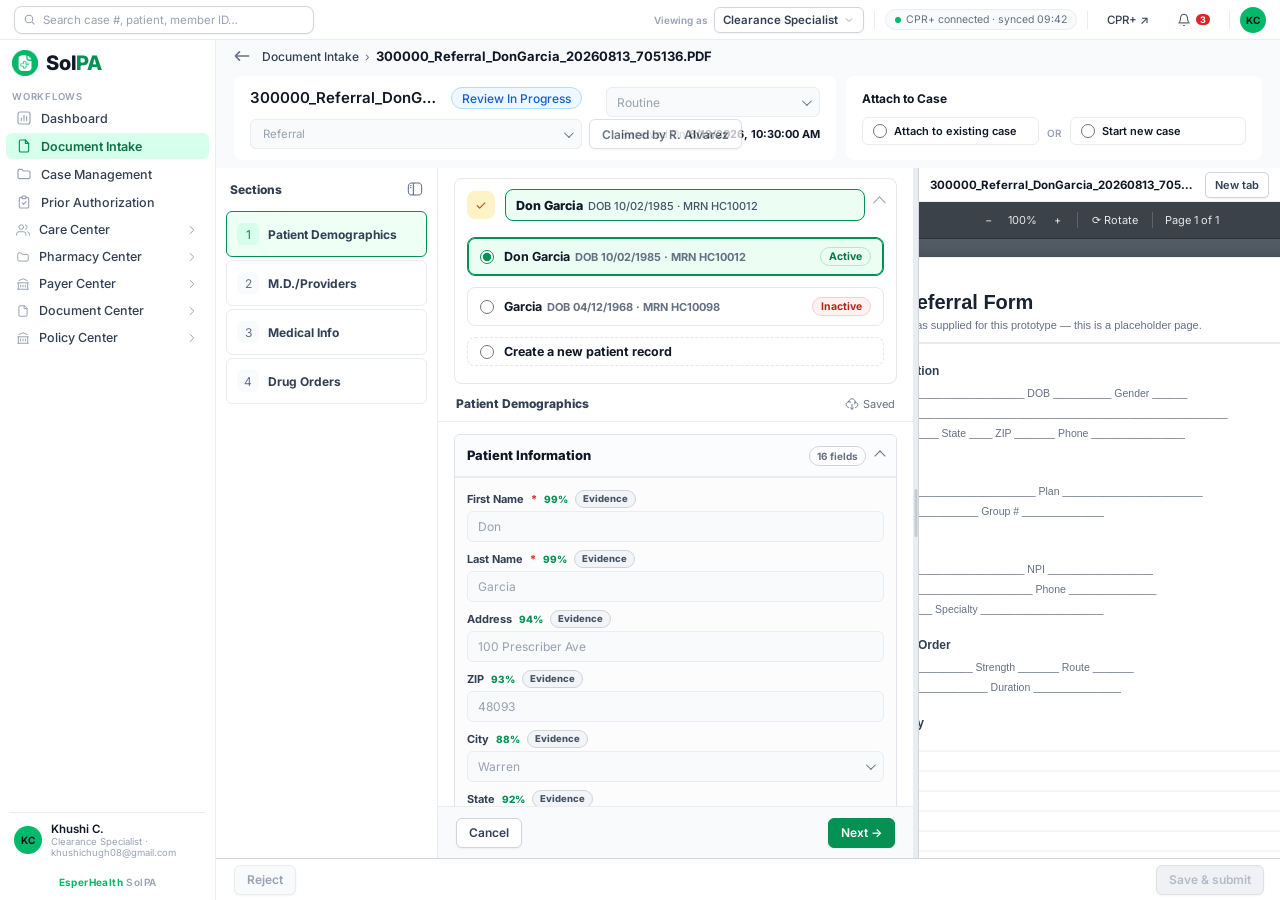
==== document-detail.html @ 619a0d6f "Contacts: fix table background, search width, add filters; other tweaks - Wrap the contacts table in" ====
<!DOCTYPE html>
<html lang="en">
<head>
<meta charset="UTF-8" />
<meta name="viewport" content="width=device-width, initial-scale=1.0" />
<title>Document Detail — SolPA by EsperHealth</title>
<link rel="preconnect" href="https://fonts.googleapis.com" />
<link rel="preconnect" href="https://fonts.gstatic.com" crossorigin />
<link href="https://fonts.googleapis.com/css2?family=Inter:wght@400;500;600;700;800&display=swap" rel="stylesheet" />
<link rel="stylesheet" href="css/v64-components.css" />
<link rel="stylesheet" href="css/tokens.css" />
<link rel="stylesheet" href="css/shell.css" />
<link rel="stylesheet" href="css/custom-select.css" />
<link rel="stylesheet" href="css/table.css" />
<link rel="stylesheet" href="css/left-section.css" />
<link rel="stylesheet" href="css/right-section.css" />
<link rel="stylesheet" href="css/forms.css" />
<link rel="stylesheet" href="css/document-detail.css" />
</head>
<body>
<div id="app">
  <div class="topbar">
    <div class="tb-gsearch">
      <svg class="ic" width="13" height="13" viewBox="0 0 24 24" fill="none" stroke="currentColor" stroke-width="2"><circle cx="11" cy="11" r="7"/><path d="M21 21l-4.3-4.3"/></svg>
      <input placeholder="Search case #, patient, member ID…" />
    </div>
    <div class="spacer"></div>
    <div class="viewing-as-wrap">
      <span class="viewing-as-label">Viewing as</span>
      <div class="viewing-as-dropdown">
        <button class="viewing-as-btn" id="viewingAsBtn" type="button">
          <span id="viewingAsText">Clearance Specialist</span>
          <svg width="12" height="12" viewBox="0 0 24 24" fill="none" stroke="currentColor" stroke-width="2"><path d="M6 9l6 6 6-6"/></svg>
        </button>
        <div class="viewing-as-menu" id="viewingAsMenu">
          <div class="viewing-as-item" data-role="clerk">
            <span data-ic="user"></span>
            Data Entry Clerk
          </div>
          <div class="viewing-as-item active" data-role="spec">
            <span data-ic="clipcheck"></span>
            Clearance Specialist
          </div>
          <div class="viewing-as-item" data-role="itadmin">
            <span data-ic="gear"></span>
            IT Admin
          </div>
          <div class="viewing-as-item" data-role="superadmin">
            <span data-ic="shield"></span>
            Super Admin
          </div>
          <div class="viewing-as-item" data-role="pam">
            <span data-ic="eye"></span>
            Patient Access Manager
          </div>
        </div>
      </div>
    </div>
    <div class="tb-sep"></div>
    <span class="syncpill"><span class="dotg"></span> CPR+ connected · synced 09:42</span>
    <div class="tb-sep"></div>
    <a class="tb-link" onclick="toast('Opening CPR+ in new window (simulated)')">CPR+ ↗</a>
    <a class="tb-link" title="Notifications" onclick="toast('3 unread notifications')"><span data-ic="bell"></span> <span style="font-size:9px;background:#DC2626;color:#fff;border-radius:7px;padding:0 4px;font-weight:700">3</span></a>
    <div class="tb-sep"></div>
    <div class="tb-avatar">KC</div>
  </div>

  <div class="frame">
    <aside class="sidenav" id="sidenav">
      <div class="sn-logo">
        <img class="sn-mark" src="assets/images/solpa_mark.png" alt="" /><span class="sn-wordmark"><span class="sol">Sol</span><span class="pa">PA</span></span>
      </div>
<div class="grp">Workflows</div>
      <a class="nav-item" data-view="dashboard" href="modules/dashboard/dashboard.html">
        <span data-ic="dash"></span><span class="t">Dashboard</span>
      </a>
      <a class="nav-item" data-view="intake" href="intake-requests.html">
        <span data-ic="file"></span><span class="t">Document Intake</span>
      </a>
      <a class="nav-item" data-view="cases" href="modules/case-management/case-management.html">
        <span data-ic="folder"></span><span class="t">Case Management</span>
      </a>
      <a class="nav-item" data-view="priorauth" href="modules/prior-authorization/prior-authorization.html">
        <span data-ic="clipcheck"></span><span class="t">Prior Authorization</span>
      </a>
<div class="nav-sub-h" data-sub="care"><span data-ic="users"></span><span class="t">Care Center</span><span class="chev" data-ic="chevdn"></span></div>
<div class="nav-sub-items" data-sub-items="care">
      <a class="nav-item" data-view="patients" href="modules/patients/patients.html">
        <span data-ic="user"></span><span class="t">Patients</span>
      </a>
      <a class="nav-item" data-view="contacts" href="modules/contacts/contacts.html">
        <span data-ic="users"></span><span class="t">Contacts</span>
      </a>
      <a class="nav-item" data-view="medications" href="modules/stub/stub.html?title=Medications&group=Care%20Center&view=medications">
        <span data-ic="clip"></span><span class="t">Medications</span>
      </a>
      <a class="nav-item" data-view="medicalinfo" href="modules/stub/stub.html?title=Medical%20Info&group=Care%20Center&view=medicalinfo">
        <span data-ic="file-text"></span><span class="t">Medical Info</span>
      </a>
      <a class="nav-item" data-view="diagnosis" href="modules/stub/stub.html?title=Diagnosis&group=Care%20Center&view=diagnosis">
        <span data-ic="clipcheck"></span><span class="t">Diagnosis</span>
      </a>
      <a class="nav-item" data-view="insurance" href="modules/stub/stub.html?title=Insurance&group=Care%20Center&view=insurance">
        <span data-ic="shield"></span><span class="t">Insurance</span>
      </a>
      <a class="nav-item" data-view="providers" href="modules/stub/stub.html?title=Providers&group=Care%20Center&view=providers">
        <span data-ic="users"></span><span class="t">Providers</span>
      </a>
</div>
<div class="nav-sub-h" data-sub="pharmacy"><span data-ic="folder"></span><span class="t">Pharmacy Center</span><span class="chev" data-ic="chevdn"></span></div>
<div class="nav-sub-items" data-sub-items="pharmacy">
      <a class="nav-item" data-view="phcases" href="modules/stub/stub.html?title=Cases&group=Pharmacy%20Center&view=phcases">
        <span data-ic="folder"></span><span class="t">Cases</span>
      </a>
      <a class="nav-item" data-view="prescriptions" href="modules/stub/stub.html?title=Prescriptions&group=Pharmacy%20Center&view=prescriptions">
        <span data-ic="file-text"></span><span class="t">Prescriptions</span>
      </a>
      <a class="nav-item" data-view="drugs" href="modules/stub/stub.html?title=Drugs&group=Pharmacy%20Center&view=drugs">
        <span data-ic="clip"></span><span class="t">Drugs</span>
      </a>
      <a class="nav-item" data-view="therapies" href="modules/stub/stub.html?title=Therapies&group=Pharmacy%20Center&view=therapies">
        <span data-ic="zap"></span><span class="t">Therapies</span>
      </a>
      <a class="nav-item" data-view="pa" href="modules/stub/stub.html?title=PA%20Requests&group=Pharmacy%20Center&view=pa">
        <span data-ic="clipcheck"></span><span class="t">PA Requests</span>
      </a>
      <a class="nav-item" data-view="appeals" href="modules/stub/stub.html?title=Appeals&group=Pharmacy%20Center&view=appeals">
        <span data-ic="send"></span><span class="t">Appeals</span>
      </a>
</div>
<div class="nav-sub-h" data-sub="payer"><span data-ic="bank"></span><span class="t">Payer Center</span><span class="chev" data-ic="chevdn"></span></div>
<div class="nav-sub-items" data-sub-items="payer">
      <a class="nav-item" data-view="payers" href="modules/stub/stub.html?title=Payers&group=Payer%20Center&view=payers">
        <span data-ic="bank"></span><span class="t">Payers</span>
      </a>
      <a class="nav-item" data-view="clearinghouses" href="modules/stub/stub.html?title=Clearing%20Houses&group=Payer%20Center&view=clearinghouses">
        <span data-ic="link"></span><span class="t">Clearing Houses</span>
      </a>
</div>
<div class="nav-sub-h" data-sub="doc"><span data-ic="file"></span><span class="t">Document Center</span><span class="chev" data-ic="chevdn"></span></div>
<div class="nav-sub-items" data-sub-items="doc">
      <a class="nav-item" data-view="documents" href="modules/stub/stub.html?title=Documents&group=Document%20Center&view=documents">
        <span data-ic="file"></span><span class="t">Documents</span>
      </a>
      <a class="nav-item" data-view="forms" href="modules/forms/forms.html">
        <span data-ic="file-text"></span><span class="t">Forms</span>
      </a>
</div>
<div class="nav-sub-h" data-sub="policy"><span data-ic="bank"></span><span class="t">Policy Center</span><span class="chev" data-ic="chevdn"></span></div>
<div class="nav-sub-items" data-sub-items="policy">
      <a class="nav-item" data-view="policies" href="modules/stub/stub.html?title=Policies&group=Policy%20Center&view=policies">
        <span data-ic="file-text"></span><span class="t">Policies</span>
      </a>
      <a class="nav-item" data-view="policyrules" href="modules/stub/stub.html?title=Policy%20Rules&group=Policy%20Center&view=policyrules">
        <span data-ic="clipcheck"></span><span class="t">Policy Rules</span>
      </a>
</div>
<div class="nav-sub-h" data-sub="agentlogs"><span data-ic="dots"></span><span class="t">Agent Logs</span><span class="chev" data-ic="chevdn"></span></div>
<div class="nav-sub-items" data-sub-items="agentlogs">
      <a class="nav-item" data-view="precog" href="modules/stub/stub.html?title=Precog&group=Agent%20Logs&view=precog">
        <span data-ic="eye"></span><span class="t">Precog</span>
      </a>
      <a class="nav-item" data-view="fabrix" href="modules/stub/stub.html?title=Fabrix&group=Agent%20Logs&view=fabrix">
        <span data-ic="settings"></span><span class="t">Fabrix</span>
      </a>
      <a class="nav-item" data-view="agents" href="modules/stub/stub.html?title=Agents&group=Agent%20Logs&view=agents">
        <span data-ic="zap"></span><span class="t">Agents</span>
      </a>
</div>
<div class="nav-sub-h" data-sub="config"><span data-ic="gear"></span><span class="t">Configurations</span><span class="chev" data-ic="chevdn"></span></div>
<div class="nav-sub-items" data-sub-items="config">
      <a class="nav-item" data-view="chconfig" href="modules/stub/stub.html?title=Clearing%20House%20Config&group=Configurations&view=chconfig">
        <span data-ic="link"></span><span class="t">Clearing House Config</span>
      </a>
      <a class="nav-item" data-view="payerconfig" href="modules/stub/stub.html?title=Payer%20Config&group=Configurations&view=payerconfig">
        <span data-ic="bank"></span><span class="t">Payer Config</span>
      </a>
</div>
<div class="nav-sub-h" data-sub="access"><span data-ic="shield"></span><span class="t">Access Control</span><span class="chev" data-ic="chevdn"></span></div>
<div class="nav-sub-items" data-sub-items="access">
      <a class="nav-item" data-view="users" href="modules/users/users.html">
        <span data-ic="users"></span><span class="t">Users</span>
      </a>
      <a class="nav-item" data-view="roles" href="modules/roles/roles.html">
        <span data-ic="user"></span><span class="t">Roles</span>
      </a>
      <a class="nav-item" data-view="permissions" href="modules/stub/stub.html?title=Permissions&group=Access%20Control&view=permissions">
        <span data-ic="clipcheck"></span><span class="t">Permissions</span>
      </a>
      <a class="nav-item" data-view="positions" href="modules/stub/stub.html?title=Positions&group=Access%20Control&view=positions">
        <span data-ic="folder"></span><span class="t">Positions</span>
      </a>
</div>
      <div class="flexfill"></div>
      <div class="sn-user" id="snUser">
        <div class="avatar" id="snAvatar">KC</div>
        <div><div class="un" id="snName">Khushi C.</div><div class="ur" id="snRole">Clearance Specialist · khushichugh08@gmail.com</div></div>
      </div>
      <div class="foot"><b>EsperHealth</b> SolPA</div>
    </aside>

    <div class="main">
      <section class="document-detail-page">
        <header class="crumb-bar">
          <button class="back-btn" id="crumbBackBtn" aria-label="Back to intake">
            <img src="assets/icons/arrow-left-02-sharp.svg" width="20" height="20" alt="" />
          </button>
          <nav class="crumbs" aria-label="Breadcrumb">
            <button type="button" id="backBtn">Document Intake</button>
            <span>&rsaquo;</span>
            <strong id="crumbDocName"></strong>
          </nav>
        </header>

        <section class="summary-band">
          <article class="summary-card document-card">
            <div class="doc-main">
              <div class="doc-head">
                <h2 id="docName"></h2>
                <span class="ui-badge status-badge" id="statusBadge"></span>
              </div>
              <div class="doc-row">
                <div class="doc-type-select" id="docTypeSelect"></div>
                <button type="button" class="btn" id="claimBtn" style="display:none"></button>
              </div>
            </div>
            <div class="doc-side">
              <div class="routine-select" id="prioritySelect"></div>
              <div class="doc-meta"><span class="meta-item">Received On <strong id="receivedAt"></strong></span></div>
            </div>
          </article>

          <article class="summary-card attach-card" id="attachCard"></article>
        </section>

        <div class="reclassify-banner" id="readOnlyBanner" style="display:none;margin:0 20px 10px"></div>

        <main class="review-workspace">
          <aside class="section-rail" id="sectionRail">
            <div class="section-rail-inner">
              <div class="sr-header-row"><h2>Sections</h2>
                <button class="sr-collapse-btn" id="railCollapseBtn" aria-label="Toggle sidebar">
                  <img src="assets/icons/sidebar-left.svg" width="16" height="16" alt="" />
                </button>
              </div>
              <div id="sectionItems"></div>
            </div>
          </aside>

          <div class="form-column">
            <div class="match-region" id="matchRegion"></div>

            <section class="form-panel">
              <div class="form-head">
                <h3 id="formSectionTitle"></h3>
                <button type="button" class="add-drug-btn" id="addDrugBtn" style="display:none">+ Add Drug</button>
                <span class="saved"><img src="assets/icons/cloud-download.svg" width="14" height="14" alt="" /> Saved</span>
              </div>
              <form class="dynamic-form" id="dynamicForm" onsubmit="return false"></form>
            </section>

            <div class="section-actions">
              <button class="btn" type="button" id="cancelBtn">Cancel</button>
              <span class="section-actions-spacer"></span>
              <button class="btn primary" type="button" id="nextBtn">Next →</button>
            </div>
          </div>

          <div class="preview-resizer" title="Drag to resize panels"></div>

          <aside class="preview-panel-wrap">
            <div class="preview-panel">
              <div class="preview-bar"><strong id="previewDocName">Document preview</strong>
                <button class="btn xs" type="button" onclick="toast('Opening in new tab (simulated)')">New tab</button>
              </div>
              <div class="preview-body">
                <div class="pdf-toolbar">
                  <button type="button" id="zoomOutBtn">−</button>
                  <span class="pv-page-label" id="zoomLabel">100%</span>
                  <button type="button" id="zoomInBtn">+</button>
                  <span class="pv-sep"></span>
                  <button type="button" id="rotateBtn">⟳ Rotate</button>
                  <span class="pv-sep"></span>
                  <span class="pv-page-label">Page 1 of 1</span>
                </div>
                <div class="pdf-canvas-wrap">
                  <div class="pdf-page" id="pdfPage">
                    <img src="assets/images/document-preview-placeholder.svg" alt="Document preview placeholder" />
                    <div class="pdf-evidence-highlight" id="pdfHighlight" style="display:none"></div>
                  </div>
                </div>
              </div>
            </div>
          </aside>
        </main>

        <footer class="action-bar">
          <button class="btn danger" type="button" id="rejectOpenBtn">Reject</button>
          <span></span>
          <button class="btn primary submit-btn" type="button" id="saveSubmitBtn">Save &amp; submit</button>
        </footer>

        <!-- Reclassify (Update Document Type) modal -->
        <div class="reclassify-overlay" id="reclassifyOverlay" style="display:none">
          <div class="reclassify-modal" role="dialog" aria-modal="true">
            <div class="reclassify-head"><h3>Update Document Type</h3>
              <button type="button" class="reclassify-close" id="reclassifyCloseBtn" aria-label="Close">&times;</button>
            </div>
            <div class="reclassify-body">
              <div class="reclassify-banner">Changing from <b id="reclassifyFrom"></b> → <b id="reclassifyTo"></b></div>
              <div class="reclassify-field"><label>Reason <span class="req">*</span></label><div id="reclassifyReasonSelect"></div></div>
              <div class="reclassify-field"><label>Notes <span class="req">*</span></label><textarea rows="3" placeholder="Describe why this document is being reclassified…"></textarea></div>
            </div>
            <div class="reclassify-foot">
              <button class="btn" type="button" id="reclassifyCancelBtn">Cancel</button>
              <button class="btn primary" type="button" id="reclassifyConfirmBtn">Save</button>
            </div>
          </div>
        </div>

        <!-- Reject modal -->
        <div class="reclassify-overlay" id="rejectOverlay" style="display:none">
          <div class="reclassify-modal" role="dialog" aria-modal="true">
            <div class="reclassify-head"><h3>Reject</h3>
              <button type="button" class="reclassify-close" id="rejectCloseBtn" aria-label="Close">&times;</button>
            </div>
            <div class="reclassify-body">
              <p class="reject-lead"><b id="rejectDocName"></b> will be moved to the Rejected list. It stays in the system and can be reverted anytime.</p>
              <div class="reclassify-field"><label>Reason <span class="req">*</span></label><div id="rejectReasonSelect"></div></div>
              <div class="reclassify-field"><label>Note</label><textarea rows="3" placeholder="Optional note…"></textarea></div>
            </div>
            <div class="reclassify-foot">
              <button class="btn" type="button" id="rejectCancelBtn">Cancel</button>
              <button class="btn danger reject-confirm-btn" type="button" id="rejectConfirmBtn">Reject</button>
            </div>
          </div>
        </div>

        <!-- Claim-gate modal (shown when an unclaimed doc's fields are clicked) -->
        <div class="reclassify-overlay" id="claimGateOverlay" style="display:none">
          <div class="reclassify-modal" role="dialog" aria-modal="true">
            <div class="reclassify-head"><h3>Claim Document</h3>
              <button type="button" class="reclassify-close" id="claimGateCloseBtn" aria-label="Close">&times;</button>
            </div>
            <div class="reclassify-body">
              <p class="reject-lead">This document is unclaimed. Claim it to start editing — it'll be assigned to you and locked to other clerks until you finish.</p>
            </div>
            <div class="reclassify-foot">
              <button class="btn" type="button" id="claimGateCancelBtn">Cancel</button>
              <button class="btn primary" type="button" id="claimGateConfirmBtn">Claim &amp; Edit</button>
            </div>
          </div>
        </div>

        <!-- Unclaim (Patient Access Manager) modal -->
        <div class="reclassify-overlay" id="unclaimOverlay" style="display:none">
          <div class="reclassify-modal" role="dialog" aria-modal="true">
            <div class="reclassify-head"><h3>Unclaim Document</h3>
              <button type="button" class="reclassify-close" id="unclaimCloseBtn" aria-label="Close">&times;</button>
            </div>
            <div class="reclassify-body">
              <p class="reject-lead">This document is currently claimed by <b id="unclaimOwnerName"></b>. Unclaiming it will return the status to <b>Pending Review</b> and make it available for another Data Entry Clerk to claim.</p>
            </div>
            <div class="reclassify-foot">
              <button class="btn" type="button" id="unclaimCancelBtn">Cancel</button>
              <button class="btn danger" type="button" id="unclaimConfirmBtn">Unclaim</button>
            </div>
          </div>
        </div>

        <!-- Contacts Management / Referral Source lookup popup -->
        <div class="reclassify-overlay" id="contactsOverlay" style="display:none">
          <div class="reclassify-modal wide" role="dialog" aria-modal="true">
            <div class="reclassify-head">
              <div style="display:flex;align-items:center;gap:10px;min-width:0">
                <button type="button" class="contacts-back-icon-btn" id="contactsBackIconBtn" aria-label="Back to list" style="display:none">
                  <svg width="16" height="16" viewBox="0 0 24 24" fill="none" stroke="currentColor" stroke-width="2" stroke-linecap="round" stroke-linejoin="round"><path d="M19 12H5M12 19l-7-7 7-7"/></svg>
                </button>
                <h3 id="contactsModalTitle">Referral Source</h3>
              </div>
              <button type="button" class="reclassify-close" id="contactsCloseBtn" aria-label="Close">&times;</button>
            </div>
            <div class="reclassify-body" id="contactsModalBody"></div>
            <div class="reclassify-foot" id="contactsModalFoot" style="display:none"></div>
          </div>
        </div>

        <!-- Delete contact confirm -->
        <div class="reclassify-overlay" id="deleteContactOverlay" style="display:none">
          <div class="reclassify-modal" role="dialog" aria-modal="true">
            <div class="reclassify-head"><h3>Delete Contact</h3>
              <button type="button" class="reclassify-close" id="deleteContactCloseBtn" aria-label="Close">&times;</button>
            </div>
            <div class="reclassify-body">
              <p class="reject-lead">Delete <b id="deleteContactName"></b>? This cannot be undone.</p>
            </div>
            <div class="reclassify-foot">
              <button class="btn" type="button" id="deleteContactCancelBtn">Cancel</button>
              <button class="btn danger" type="button" id="deleteContactConfirmBtn">Delete</button>
            </div>
          </div>
        </div>

        <!-- Attach-to-case side panel -->
        <div class="side-panel-overlay" id="sidePanelOverlay" style="display:none">
          <div class="side-panel" role="dialog" aria-modal="true">
            <div class="sp-header">
              <div class="sp-title-row"><strong>Attach to Case</strong><span class="ui-badge theme-gray sp-count-badge" id="spCount"></span></div>
              <button type="button" class="sp-close" id="sidePanelCloseBtn" aria-label="Close">&times;</button>
            </div>
            <div class="sp-body" id="sidePanelBody"></div>
            <div class="sp-foot">
              <button class="btn" type="button" id="sidePanelStartNewBtn">Start new case</button>
              <div class="sp-foot-right">
                <button class="btn" type="button" id="sidePanelCancelBtn">Cancel</button>
                <button class="btn primary" type="button" id="sidePanelAttachBtn" disabled>Attach</button>
              </div>
            </div>
          </div>
        </div>
      </section>
    </div>
  </div>
</div>

<script src="js/custom-select.js"></script>
<script src="js/icons.js"></script>
<script src="js/shell.js"></script>
<script src="js/claims.js"></script>
<script src="js/audit.js"></script>
<script src="data/dummy-documents.js"></script>
<script src="data/intake-form-schema.js"></script>
<script src="data/contacts.js"></script>
<script src="js/document-detail.js"></script>
</body>
</html>
---- css/v64-components.css ----
/* Shared v64 component vocabulary — copied wholesale from sirius_clearance_specialist_v64.html's
   single <style> block (lines 11-1384 of that file), since v64's CSS is one global stylesheet
   with no per-module split. Load AFTER css/tokens.css + css/shell.css (both already carry the
   same :root tokens and a tailored topbar/sidenav) and BEFORE any module-specific CSS file, so
   module CSS can override individual rules. Provides: .panel/.kpi/.bdg/.chip/.callout/.sla/
   .pip/.bp/.fset/.fld/.vsec/.dt-tabs/.overlay+.modal/.dr-ovl+.dr-panel/.filter-btn+.filter-panel/
   .pagehead/.tb-input/.vfld/nav-sub-h+nav-sub-items (collapsible nav sub-groups) and more —
   see v64 for the authoritative definition of any class used by a ported module screen. */

:root{
  /* Esper brand — Primary colours (green ramp) */
  --teal:#059054;        /* primary 700 — actions, active states */
  --teal-dark:#0A7145;   /* primary 800 */
  --teal-light:#0ADD81;  /* primary 500 */
  --teal-pale:#D7FFEE;   /* primary 100 — active bg */
  --teal-faint:#EEFFF6;  /* primary 50 */
  --green:#01B969;       /* primary 600 — logo mark */
  /* Esper brand — Neutral colours */
  --bg:#F2F4F8;          /* neutral 100 */
  --card:#FFFFFF;
  --border:#D0D5DD;      /* neutral 300 */
  --border-lt:#E9ECF1;   /* neutral 200 */
  --row-line:#F2F4F8;    /* neutral 100 */
  --t1:#101828;          /* neutral 900 */
  --t2:#334053;          /* neutral 700 */
  --t3:#667084;          /* neutral 500 */
  --t4:#98A2B3;          /* neutral 400 */
  --ink:#0B101A;         /* neutral 950 — top chrome */
  --ink2:#182230;        /* neutral 800 */
  --ok:#059054; --ok-bg:#D7FFEE; --ok-tx:#0B5C3B;
  --warn:#D97706; --warn-bg:#FEF3C7; --warn-tx:#92400E;
  --err:#DC2626; --err-bg:#FEE2E2; --err-tx:#991B1B;
  --info-bg:#D7FFEE;
  --chrome:#F9FAFB;      /* neutral 50 */
  --shadow-sm:0 1px 2px rgba(16,24,40,.05),0 1px 3px rgba(16,24,40,.08);
  --shadow-md:0 4px 12px rgba(16,24,40,.08);
  --ring:0 0 0 3px rgba(1,185,105,.18);
}
.btn,.nav-item,.chip,.kpi,.tb-input,.dt-tab,.vsec,.szbtn,.pg{transition:background .13s ease,border-color .13s ease,box-shadow .13s ease,color .13s ease}
.tb-input:focus,.vfld input:focus{box-shadow:var(--ring)}
*{margin:0;padding:0;box-sizing:border-box}
html,body{height:100%}
body{font-family:'Inter',system-ui,sans-serif;font-size:12px;color:var(--t1);background:var(--bg);overflow:hidden;-webkit-font-smoothing:antialiased}
button{font-family:inherit;cursor:pointer;transition:background .12s,border-color .12s,color .12s,box-shadow .12s}
input,select,textarea{font-family:inherit;transition:border-color .12s,box-shadow .12s}
input:focus,select:focus,textarea:focus{outline:none;border-color:var(--teal)!important;box-shadow:0 0 0 3px rgba(5,144,84,.12)}
button:focus-visible{outline:none;box-shadow:0 0 0 3px rgba(5,144,84,.18)}
:root{--shadow-xs:0 1px 2px rgba(16,24,40,.05);--shadow-sm:0 1px 3px rgba(16,24,40,.08),0 1px 2px rgba(16,24,40,.04)}
::-webkit-scrollbar{width:10px;height:10px}
::-webkit-scrollbar-thumb{background:#C4CCD3;border-radius:5px;border:2px solid #fff}
::-webkit-scrollbar-track{background:transparent}

/* ============ APP FRAME ============ */
#app{display:flex;flex-direction:column;height:100vh}
.topbar{height:40px;background:#fff;border-bottom:1px solid var(--border-lt);display:flex;align-items:center;gap:10px;padding:0 14px;flex:none;color:var(--t2)}
.topbar .ctx{font-size:12px;font-weight:600;color:var(--t1)}
.topbar .ctx span{color:var(--t4);font-weight:500}
.topbar .spacer{flex:1}
.tb-link{font-size:11.5px;color:var(--t2);font-weight:500;text-decoration:none;padding:4px 9px;border-radius:6px;display:flex;align-items:center;gap:5px;cursor:pointer}
.tb-link:hover{background:var(--chrome);color:var(--t1)}
.tb-sep{width:1px;height:18px;background:var(--border-lt)}
.syncpill{display:flex;align-items:center;gap:5px;font-size:10.5px;color:var(--t3);background:var(--chrome);border:1px solid var(--border-lt);border-radius:12px;padding:3px 9px}
.syncpill .dotg{width:6px;height:6px;border-radius:50%;background:var(--green)}
.avatar{width:26px;height:26px;border-radius:50%;background:var(--green);color:var(--ink);display:flex;align-items:center;justify-content:center;font-size:10px;font-weight:700;flex:none}

.frame{display:flex;flex:1;min-height:0}

/* ============ SIDE NAV — Esper brand guideline pattern ============ */
.sidenav{width:228px;background:var(--card);border-right:1px solid var(--border-lt);display:flex;flex-direction:column;flex:none}
.sn-logo{display:flex;align-items:center;gap:9px;padding:10px 12px 6px}
.sn-logo .mark{width:30px;height:30px;border-radius:8px;background:var(--green);display:flex;align-items:center;justify-content:center;font-weight:700;font-size:15px;color:#fff;box-shadow:var(--shadow-xs)}
.sn-logo .nm{font-weight:700;font-size:14.5px;color:var(--t1);line-height:1.1}
.sn-logo .sub{font-size:9.5px;color:var(--t4);font-weight:500}
.sn-logo .env{margin-left:auto;font-size:8.5px;font-weight:700;letter-spacing:.06em;color:var(--teal);background:var(--teal-pale);padding:2px 6px;border-radius:4px}
.gsearch{margin:0 12px 8px;position:relative}
.gsearch input{width:100%;height:30px;border:1px solid var(--border);background:#fff;border-radius:8px;color:var(--t1);font-size:11.5px;padding:0 8px 0 28px;box-shadow:var(--shadow-xs)}
.gsearch input::placeholder{color:var(--t4)}
.gsearch .ic{position:absolute;left:9px;top:8px;color:var(--t4)}
.sn-ws{margin:0 12px 6px}
.sn-ws select{width:100%;height:30px;border:1px solid var(--border);border-radius:8px;font-size:11.5px;color:var(--t2);background:#fff;padding:0 8px;box-shadow:var(--shadow-xs)}
.sidenav .grp{padding:9px 12px 2px;font-size:9.5px;font-weight:600;letter-spacing:.08em;color:var(--t4)}
.nav-item{display:flex;align-items:center;gap:9px;padding:5px 10px;margin:1px 6px;border-radius:6px;font-size:12.5px;font-weight:500;color:var(--t2);cursor:pointer;user-select:none;transition:background .12s,color .12s}
.nav-item svg{flex:none;color:var(--t4);transition:color .12s}
.nav-item:hover{background:var(--chrome);color:var(--t1)}
.nav-item.active{background:var(--teal-pale);color:var(--teal-dark);font-weight:600}
.nav-item.active svg{color:var(--teal)}
.nav-item .cnt{margin-left:auto;font-size:10px;font-weight:600;background:var(--chrome);border:1px solid var(--border-lt);color:var(--t3);border-radius:10px;padding:1px 7px}
.nav-item.active .cnt{background:#fff;border-color:#B5F2D9;color:var(--teal-dark)}
.nav-item .cnt.hot{background:var(--err-bg);color:var(--err-tx)}
/* collapsible sub-groups (Care Center, Pharmacy Center, etc.) — same type as nav items, chevron denotes a section */
.sidenav .nav-sub-h{display:flex;align-items:center;gap:9px;padding:5px 10px;margin:1px 6px;border-radius:6px;font-size:12.5px;font-weight:500;color:var(--t2);cursor:pointer;user-select:none;transition:background .12s}
.sidenav .nav-sub-h:hover{background:var(--chrome)}
.sidenav .nav-sub-h svg{flex:none;color:var(--t4)}
.sidenav .nav-sub-h .t{flex:1}
.sidenav .nav-sub-h .chev{margin-left:auto;color:var(--t4);transition:transform .15s;width:14px;height:14px}
.sidenav .nav-sub-h.collapsed .chev{transform:rotate(-90deg)}
.sidenav .nav-sub-items .nav-item{margin-left:20px}
.sidenav .flexfill{flex:1}
.sn-user{margin:8px 10px 10px;border-top:1px solid var(--border-lt);padding-top:10px;display:flex;align-items:center;gap:9px;padding-left:4px;padding-right:4px}
.sn-user .un{font-size:11.5px;font-weight:600;color:var(--t1);line-height:1.15}
.sn-user .ur{font-size:9.5px;color:var(--t4)}
.sn-user .lo{margin-left:auto;color:var(--t4);width:26px;height:26px;border:none;background:none;border-radius:6px;display:flex;align-items:center;justify-content:center}
.sn-user .lo:hover{background:var(--chrome);color:var(--t1)}

/* ============ MAIN ============ */
.main{flex:1;min-width:0;display:flex;flex-direction:column}
.view{display:none;flex:1;min-height:0;flex-direction:column}
.view.on{display:flex}

/* page header strip */
.pagehead{height:38px;background:var(--card);border-bottom:1px solid var(--border);display:flex;align-items:center;gap:10px;padding:0 12px;flex:none}
.pagehead h1{font-size:13.5px;font-weight:700}
.pagehead .crumb{font-size:11px;color:var(--t4)}
.pagehead .spacer{flex:1}

/* toolbar */
.toolbar{height:36px;background:var(--chrome);border-bottom:1px solid var(--border);display:flex;align-items:center;gap:6px;padding:0 10px;flex:none;flex-wrap:nowrap;overflow:hidden}
.tb-input{height:26px;border:1px solid var(--border);border-radius:6px;font-size:11.5px;padding:0 8px;background:#fff;outline:none;color:var(--t1);box-shadow:var(--shadow-xs)}
select.tb-input{padding:0 4px}
.btn{height:26px;border:1px solid var(--border);background:#fff;border-radius:6px;font-size:11.5px;font-weight:500;color:var(--t2);padding:0 10px;display:inline-flex;align-items:center;gap:5px;white-space:nowrap;box-shadow:var(--shadow-xs)}
.btn:hover{background:var(--chrome);border-color:#B8C0CC;color:var(--t1)}
.btn.primary{background:var(--teal);border-color:var(--teal);color:#fff;font-weight:600}
.btn.tertiary{background:transparent;border-color:transparent;color:var(--teal);box-shadow:none;font-weight:600}
.btn.tertiary:hover{background:var(--teal-faint)}
.btn.primary:hover{background:var(--teal-dark);border-color:var(--teal-dark)}
.btn.danger{color:var(--err);border-color:#F3B4B4}
.btn.danger:hover{background:#FEF5F5}
.btn.ok{color:var(--ok);border-color:#A7DCC8}
.btn:disabled{opacity:.45;cursor:default}
.btn.xs{height:22px;font-size:10.5px;padding:0 8px;border-radius:5px}
.tb-sep2{width:1px;height:18px;background:var(--border)}
.chip{height:22px;border-radius:11px;border:1px solid var(--border);background:#fff;font-size:10.5px;font-weight:600;color:var(--t3);padding:0 9px;display:inline-flex;align-items:center;gap:5px;cursor:pointer;white-space:nowrap}
.chip .dot{width:6px;height:6px;border-radius:50%}
.chip.on{border-color:var(--teal);background:var(--teal-pale);color:var(--teal)}
.toolbar .spacer{flex:1}
.tb-meta{font-size:10.5px;color:var(--t4);white-space:nowrap}
/* filter-panel (was filterbar — now a toggleable dropdown panel) */
.filter-panel{display:none;background:var(--chrome);border-bottom:1px solid var(--border);align-items:center;gap:8px;padding:7px 12px;flex:none;flex-wrap:wrap}
.filter-panel.open{display:flex}
.filter-btn{height:26px;border-radius:11px;border:1px solid var(--border);background:#fff;font-size:10.5px;font-weight:600;color:var(--t3);padding:0 10px 0 8px;display:inline-flex;align-items:center;gap:5px;cursor:pointer;white-space:nowrap;transition:border-color .12s,background .12s,color .12s}
.filter-btn:hover{border-color:#B8C0CC;background:var(--chrome)}
.filter-btn.active{border-color:var(--teal);background:var(--teal-pale);color:var(--teal)}
.filter-btn .fcnt{display:inline-flex;align-items:center;justify-content:center;min-width:15px;height:15px;border-radius:8px;background:var(--teal);color:#fff;font-size:9px;font-weight:700;padding:0 4px;margin-left:2px}
.pagebar{background:#fff;border-top:1px solid var(--border);display:flex;align-items:center;gap:4px;padding:6px 12px;flex:none;font-size:11px;color:var(--t3);min-height:36px}
.pagebar .spacer{flex:1}
/* back arrow button */
.ir-back-btn{width:28px;height:28px;border:none;border-radius:50%;background:none;display:inline-flex;align-items:center;justify-content:center;cursor:pointer;color:var(--teal);font-size:18px;flex:none;transition:color .12s,background .12s;padding:0}
.ir-back-btn:hover{color:var(--t1);background:var(--chrome)}

/* ============ GRID ============ */
.gridwrap{flex:1;min-height:80px;overflow:auto;background:#fff;position:relative}
table.grid{width:100%;border-collapse:collapse;font-size:11.5px}
table.grid thead th{position:sticky;top:0;background:#F2F4F6;border-bottom:1px solid var(--border);font-size:10px;font-weight:600;letter-spacing:.05em;color:var(--t3);text-align:left;padding:5px 8px;white-space:nowrap;cursor:pointer;user-select:none;z-index:2}
table.grid thead th:hover{background:#EAEDF0}
table.grid thead th .arr{color:var(--teal);font-size:9px}
table.grid tbody td{padding:0 8px;height:28px;border-bottom:1px solid var(--row-line);white-space:nowrap;overflow:hidden;text-overflow:ellipsis;max-width:220px}
table.grid tbody tr{cursor:pointer}
table.grid tbody tr:nth-child(even){background:#FAFBFC}
table.grid tbody tr:hover{background:#F1F5F6}
table.grid tbody tr.sel{background:var(--teal-pale);box-shadow:inset 3px 0 0 var(--teal)}
table.grid tbody tr.blocked-row{background:#FFF7F7}
table.grid tbody tr.blocked-row:hover{background:#FDEFEF}
table.grid tbody tr.blocked-row.sel{background:var(--teal-pale)}
.mono{font-variant-numeric:tabular-nums;letter-spacing:.01em}
.caseid{font-weight:600;color:var(--teal);font-variant-numeric:tabular-nums}
td .sub{color:var(--t4);font-size:10px}

/* badges */
.bdg{display:inline-flex;align-items:center;gap:4px;height:17px;padding:0 7px;border-radius:9px;font-size:10px;font-weight:600;white-space:nowrap}
.stage-pill{display:inline-flex;align-items:center;height:19px;padding:0 9px;border-radius:6px;font-size:10.5px;font-weight:600;white-space:nowrap;background:#F8FAFC;border:1px solid var(--border);color:var(--t2)}
.bdg .d{width:5px;height:5px;border-radius:50%}
.bdg.ok{background:var(--ok-bg);color:var(--ok-tx)}.bdg.ok .d{background:var(--ok)}
.bdg.warn{background:var(--warn-bg);color:var(--warn-tx)}.bdg.warn .d{background:var(--warn)}
.bdg.err{background:var(--err-bg);color:var(--err-tx)}.bdg.err .d{background:var(--err)}
.bdg.info{background:var(--info-bg);color:var(--teal)}.bdg.info .d{background:var(--teal)}
.bdg.gray{background:#EEF1F4;color:var(--t3)}.bdg.gray .d{background:var(--t4)}
.bdg.purp{background:#EDE9FE;color:#5B21B6}.bdg.purp .d{background:#7C3AED}
.prio{font-size:9.5px;font-weight:700;letter-spacing:.04em;padding:1px 5px;border-radius:3px}
.prio.stat{background:var(--err);color:#fff}
.prio.urgent{background:var(--warn);color:#fff}
.prio.routine{background:#EEF1F4;color:var(--t3)}
.sla{display:inline-flex;align-items:center;gap:5px}
.sla .bar{width:44px;height:5px;border-radius:3px;background:#E5E9ED;overflow:hidden}
.sla .bar i{display:block;height:100%;border-radius:3px}
.sla.g .bar i{background:var(--ok)}.sla.a .bar i{background:var(--warn)}.sla.r .bar i{background:var(--err)}
.sla .t{font-size:10px;color:var(--t3);font-variant-numeric:tabular-nums}
.sla.r .t{color:var(--err);font-weight:600}

/* mini pipeline in grid */
.pip{display:inline-flex;align-items:center}
.pip .p{width:13px;height:13px;border-radius:50%;border:1.5px solid #CBD2D9;background:#fff;display:flex;align-items:center;justify-content:center;font-size:7.5px;font-weight:700;color:var(--t4)}
.pip .p.done{background:var(--teal);border-color:var(--teal);color:#fff}
.pip .p.act{border-color:var(--teal);color:var(--teal);box-shadow:0 0 0 2px var(--teal-pale)}
.pip .p.blk{border-color:var(--err);color:var(--err);background:var(--err-bg)}
.pip .p.wait{border-style:dashed;border-color:var(--t4);color:var(--t3);background:var(--chrome)}
.pip .p.skip{border-color:var(--border);color:var(--t4);background:var(--chrome)}
.pip .ln{width:9px;height:1.5px;background:#CBD2D9}
.pip .ln.done{background:var(--teal)}
.pip .ln.dashln{background:repeating-linear-gradient(90deg,#CBD2D9 0 2px,transparent 2px 4px)}
.pip .ln.done.dashln{background:repeating-linear-gradient(90deg,var(--teal) 0 2px,transparent 2px 4px)}
.bp.wait .c{border-style:dashed;border-color:var(--t4);color:var(--t3);background:var(--chrome)}
.bp.wait .t,.bp.wait .s{color:var(--t3)}

/* ============ SPLIT / DETAIL PANE ============ */
.split{flex:1;min-height:0;display:flex;flex-direction:column}
.detail{flex:none;height:46%;min-height:220px;border-top:1px solid var(--border);background:var(--card);display:flex;flex-direction:column;border-radius:14px 14px 0 0;box-shadow:0 -10px 32px rgba(16,24,40,.16)}
.detail .dt-head,.detail .casebanner{border-radius:14px 14px 0 0}
.detail.full{border-radius:0}
.detail.full .dt-head,.detail.full .casebanner{border-radius:0}
.detail.collapsed{height:48px;min-height:48px}
.detail.collapsed .dt-body,.detail.collapsed .dt-tabs,.detail.collapsed .cb-cols{display:none}
.dt-head{height:30px;background:var(--chrome);border-bottom:1px solid var(--border-lt);display:flex;align-items:center;gap:8px;padding:0 10px;flex:none}
.dt-head .cid{font-weight:700;color:var(--teal);font-size:12.5px}
.dt-head .nm{font-weight:600;font-size:12px}
.dt-head .meta{font-size:10.5px;color:var(--t4)}
.dt-head .spacer{flex:1}
.dt-tabs{height:28px;display:flex;align-items:flex-end;gap:2px;padding:0 8px;background:#fff;border-bottom:1px solid var(--border);flex:none}
.dt-tab{height:24px;padding:0 11px;font-size:11px;font-weight:600;color:var(--t3);background:transparent;border:none;border-bottom:2px solid transparent;display:flex;align-items:center;gap:5px}
.dt-tab:hover{color:var(--t1)}
.dt-tab.on{color:var(--teal);border-bottom-color:var(--teal)}
.dt-tab .n{font-size:9px;background:var(--chrome);border-radius:7px;padding:1px 5px;color:var(--t3)}
.dt-tab .n.warn{background:var(--warn-bg);color:var(--warn-tx)}
.ir-tabs{display:flex;flex-wrap:wrap;gap:6px;padding:10px 14px 8px;background:var(--chrome);border-bottom:1px solid var(--border-lt)}
.ir-tab{height:32px;padding:0 12px;font-size:11px;font-weight:700;color:var(--t3);background:transparent;border:none;border-bottom:2px solid transparent;display:inline-flex;align-items:center;gap:6px;cursor:pointer}
.ir-tab:hover{color:var(--t1)}
.ir-tab.on{color:var(--teal);border-bottom-color:var(--teal)}
.dt-body{flex:1;overflow:auto;background:#fff}
.dt-empty{height:100%;display:flex;align-items:center;justify-content:center;color:var(--t4);font-size:12px;gap:8px}

/* field grids (traditional fieldset look) */
.fset{border:1px solid var(--border-lt);border-radius:8px;margin:12px 14px;overflow:hidden;box-shadow:var(--shadow-xs);background:#fff}
.fset>legend, .fset .fset-t{font-size:10px;font-weight:700;letter-spacing:.06em;color:var(--t3);padding:5px 8px;background:var(--chrome);border-bottom:1px solid var(--border-lt);display:flex;align-items:center;gap:6px}
/* ── Overview accordion ── */
.ov-main{flex:0 0 65%;min-width:0;overflow-y:auto;padding:12px 14px;display:flex;flex-direction:column;gap:8px}
.ov-sidebar{flex:0 0 35%;border-left:1px solid var(--border-lt);overflow-y:auto;padding:12px 14px;display:flex;flex-direction:column;gap:10px}
.ov-acc{background:#fff;border:1px solid var(--border-lt);border-radius:9px;overflow:hidden;box-shadow:var(--shadow-xs)}
.ov-acc-hd{display:flex;align-items:center;gap:8px;padding:9px 14px;cursor:pointer;user-select:none;transition:background .12s}
.ov-acc-hd:hover{background:var(--chrome)}
.ov-acc-hd .ic16{flex:none}
.ov-acc-icon{display:flex;align-items:center;justify-content:center;width:22px;height:22px;border-radius:6px;flex:none}
.ov-acc-title{font-size:10.5px;font-weight:700;letter-spacing:.055em;color:var(--t1)}
.ov-acc-sub{font-size:9.5px;font-weight:400;color:var(--t4);margin-left:4px}
.ov-acc-chev{margin-left:auto;color:var(--t4);font-size:9px;transition:transform .18s;line-height:1}
.ov-acc-body{border-top:1px solid var(--border-lt);padding:10px 14px;background:#fff}
/* sidebar status card */
.ov-stat-card{background:#fff;border:1px solid var(--border-lt);border-radius:9px;overflow:hidden;box-shadow:var(--shadow-xs)}
.ov-stat-hd{font-size:9.5px;font-weight:700;letter-spacing:.06em;color:var(--t3);padding:7px 12px;background:var(--chrome);border-bottom:1px solid var(--border-lt);display:flex;align-items:center;gap:6px}
.ov-stat-body{padding:10px 12px}
.fset .fset-t .spacer{flex:1}
.fgrid{display:grid;grid-template-columns:repeat(auto-fill,minmax(150px,1fr));gap:0}
.fld{padding:5px 8px;border-right:1px solid var(--row-line);border-bottom:1px solid var(--row-line)}
.fld .l{font-size:9.5px;color:var(--t4);font-weight:600;letter-spacing:.03em;display:flex;gap:4px;align-items:center}
.fld .v{font-size:12px;color:var(--t1);font-weight:500;margin-top:1px;display:flex;align-items:center;gap:5px}
.fld .v input{border:1px solid transparent;background:transparent;font-size:12px;font-weight:500;width:100%;padding:1px 3px;border-radius:3px;outline:none}
.fld .v input:hover{border-color:var(--border)}
.fld .v input:focus{border-color:var(--teal);background:#fff}
.conf{font-size:9px;font-weight:700}
.conf.hi{color:var(--ok)}.conf.lo{color:var(--warn)}
.fld.warnfld{background:#FFFBEB}
.fld.warnfld .v{color:var(--warn-tx)}

/* checklist */
.cklist{margin:8px;border:1px solid var(--border-lt);border-radius:4px;overflow:hidden}
.ckrow{display:flex;align-items:center;gap:8px;padding:5px 10px;border-bottom:1px solid var(--row-line);font-size:11.5px}
.ckrow:last-child{border-bottom:none}
.ckrow .st{width:15px;height:15px;border-radius:50%;display:flex;align-items:center;justify-content:center;font-size:9px;font-weight:700;flex:none}
.ckrow.ok .st{background:var(--ok-bg);color:var(--ok)}
.ckrow.miss .st{background:var(--err-bg);color:var(--err)}
.ckrow.warn .st{background:var(--warn-bg);color:var(--warn)}
.ckrow .nm2{font-weight:600;width:190px;flex:none}
.ckrow .src{color:var(--t4);font-size:10.5px;flex:1;overflow:hidden;text-overflow:ellipsis;white-space:nowrap}
.ckrow.miss{background:#FFFAFA}

/* two-col layout inside tabs */
.dt-cols{display:flex;min-height:100%}
.dt-col{flex:1;min-width:0}
.dt-col+.dt-col{border-left:1px solid var(--border-lt)}

/* pipeline large */
.bigpipe{display:flex;align-items:center;gap:0;padding:10px 12px 2px}
.bp{display:flex;flex-direction:column;align-items:center;gap:3px;width:96px}
.bp .c{width:20px;height:20px;border-radius:50%;border:2px solid #CBD2D9;background:#fff;display:flex;align-items:center;justify-content:center;font-size:9.5px;font-weight:700;color:var(--t4)}
.bp.done .c{background:var(--teal);border-color:var(--teal);color:#fff}
.bp.act .c{border-color:var(--teal);color:var(--teal);box-shadow:0 0 0 3px var(--teal-pale)}
.bp.blk .c{border-color:var(--err);color:var(--err);background:var(--err-bg)}
.bp .t{font-size:9.5px;font-weight:600;color:var(--t4);text-align:center}
.bp.done .t,.bp.act .t{color:var(--teal)}
.bp.blk .t{color:var(--err)}
.bp .s{font-size:8.5px;color:var(--t4)}
.bpln{flex:none;width:34px;height:2px;background:#CBD2D9;margin:0 0 26px}
.bpln.done{background:var(--teal)}

/* doc viewer modal */
.overlay{position:fixed;inset:0;background:rgba(17,24,39,.45);display:none;align-items:center;justify-content:center;z-index:50}
.overlay.on{display:flex}
.modal{background:#fff;border-radius:6px;box-shadow:0 20px 60px rgba(0,0,0,.25);width:420px;max-width:92vw;display:flex;flex-direction:column;max-height:88vh}
.modal.brandm{width:418px;border-radius:12px;box-shadow:0 20px 60px rgba(16,24,40,.22)}
.modal.wide{width:880px}
.m-head{padding:10px 14px;border-bottom:1px solid var(--border-lt);display:flex;align-items:center;font-weight:700;font-size:13px}
.m-head .x{margin-left:auto;border:none;background:none;font-size:15px;color:var(--t3);width:24px;height:24px;border-radius:4px}
.m-head .x:hover{background:var(--chrome)}
.m-body{padding:14px;overflow:auto;font-size:12px;color:var(--t2);line-height:1.5}
.m-foot{padding:10px 14px;border-top:1px solid var(--border-lt);display:flex;justify-content:flex-end;gap:8px}
.faxdoc{background:#525B66;border-radius:4px;padding:18px;display:flex;justify-content:center}
.faxpage{background:#fff;width:300px;height:380px;border-radius:2px;box-shadow:0 4px 14px rgba(0,0,0,.3);padding:18px;position:relative}
.fl{height:7px;background:#D8DDE2;border-radius:2px;margin-bottom:7px}
.fl.w60{width:60%}.fl.w80{width:80%}.fl.w40{width:40%}.fl.w90{width:90%}
.fhl{border:1.5px dashed var(--warn);background:#FFF9C4;border-radius:2px;padding:4px;margin-bottom:7px;position:relative}
.fhl .tag{position:absolute;top:-8px;right:-6px;background:var(--teal);color:#fff;font-size:8px;font-weight:700;padding:1px 5px;border-radius:3px}
.fhl.warn .tag{background:var(--warn)}

/* dashboard */
.dash{flex:1;overflow:auto;padding:12px 14px}
.kpis{display:grid;grid-template-columns:repeat(auto-fit,minmax(150px,1fr));gap:8px;margin-bottom:10px}
.kpi{background:var(--card);border:1px solid var(--border-lt);border-radius:10px;padding:11px 13px;cursor:pointer;box-shadow:var(--shadow-xs);transition:border-color .12s,box-shadow .12s,transform .12s}
.kpi:hover{border-color:var(--teal);box-shadow:var(--shadow-sm);transform:translateY(-1px)}
.kpi .l{font-size:10px;font-weight:600;color:var(--t4);letter-spacing:.04em}
.kpi .v{font-size:21px;font-weight:700;margin-top:2px;font-variant-numeric:tabular-nums}
.kpi .s{font-size:10px;margin-top:1px}
.kpi .s.up{color:var(--ok)}.kpi .s.dn{color:var(--err)}.kpi .s.mu{color:var(--t4)}
.kpi.alert{border-left:3px solid var(--err)}
.dash-cols{display:grid;grid-template-columns:1.4fr 1fr;gap:8px}
.panel{background:var(--card);border:1px solid var(--border-lt);border-radius:10px;overflow:hidden;box-shadow:var(--shadow-xs)}
.panel .p-t{padding:7px 10px;font-size:11px;font-weight:700;border-bottom:1px solid var(--border-lt);display:flex;align-items:center;background:var(--chrome)}
.panel .p-t .spacer{flex:1}
.panel .p-t a{font-size:10.5px;color:var(--teal);font-weight:600;text-decoration:none;cursor:pointer}
table.mini{width:100%;border-collapse:collapse;font-size:11px}
table.mini th{font-size:9.5px;font-weight:600;color:var(--t4);text-align:left;padding:4px 10px;border-bottom:1px solid var(--border-lt);letter-spacing:.04em}
table.mini td{padding:4px 10px;border-bottom:1px solid var(--row-line);white-space:nowrap}
table.mini tr:last-child td{border-bottom:none}
table.mini tbody tr{cursor:pointer}
table.mini tbody tr:hover{background:var(--teal-faint)}

/* status bar */
.statusbar{height:22px;background:var(--chrome);border-top:1px solid var(--border);display:flex;align-items:center;gap:14px;padding:0 12px;font-size:10px;color:var(--t3);flex:none}
.statusbar .dotg{width:6px;height:6px;border-radius:50%;background:var(--ok);display:inline-block;margin-right:4px}
.statusbar .spacer{flex:1}
.kbd{border:1px solid var(--border);background:#fff;border-radius:3px;padding:0 4px;font-size:9px;color:var(--t3);font-family:inherit}

/* toast */
#toast{position:fixed;bottom:34px;right:16px;z-index:99;display:flex;flex-direction:column;gap:6px}
.toastmsg{background:#1F2937;color:#fff;font-size:11.5px;padding:8px 14px;border-radius:5px;box-shadow:0 6px 18px rgba(0,0,0,.25);display:flex;gap:8px;align-items:center;animation:tin .18s ease}
.toastmsg.ok{border-left:3px solid var(--green)}
@keyframes tin{from{transform:translateY(8px);opacity:0}to{transform:none;opacity:1}}

/* note list */
.notes{margin:8px;display:flex;flex-direction:column;gap:0;border:1px solid var(--border-lt);border-radius:4px;overflow:hidden}
.note{padding:6px 10px;border-bottom:1px solid var(--row-line);font-size:11.5px}
.note:last-child{border-bottom:none}
.note .h{display:flex;gap:8px;font-size:10px;color:var(--t4);margin-bottom:1px}
.note .h b{color:var(--t2)}
.audit .note .h .act{color:var(--teal);font-weight:600}

/* coverage table */
table.cov{width:100%;border-collapse:collapse;font-size:11.5px;margin:0}
table.cov th{font-size:9.5px;color:var(--t4);text-align:left;padding:4px 10px;background:var(--chrome);border-bottom:1px solid var(--border-lt)}
table.cov td{padding:4px 10px;border-bottom:1px solid var(--row-line)}
.accbar{width:90px;height:6px;background:#E5E9ED;border-radius:3px;display:inline-block;vertical-align:middle;margin-right:6px;overflow:hidden}
.accbar i{display:block;height:100%;background:var(--teal)}

.callout{margin:8px;border-radius:9px;padding:10px 12px;font-size:11.5px;display:flex;gap:11px;align-items:flex-start;background:#fff;border:1px solid var(--border-lt);color:var(--t2);box-shadow:var(--shadow-xs)}
.callout.warn,.callout.info,.callout.err,.callout.ok2{background:#fff}
.callout>span:first-child,.callout .cico{flex:none;width:28px;height:28px;border-radius:7px;display:inline-flex;align-items:center;justify-content:center}
.callout.warn>span:first-child,.callout.warn .cico{background:var(--warn-bg);color:var(--warn)}
.callout.info>span:first-child,.callout.info .cico{background:var(--info-bg);color:var(--teal)}
.callout.err>span:first-child,.callout.err .cico{background:var(--err-bg);color:var(--err)}
.callout.ok2>span:first-child,.callout.ok2 .cico{background:var(--ok-bg);color:var(--ok)}
.callout b{color:var(--t1)}
/* ===== PA Policy Auditor (v30) — reuses existing tokens only ===== */
.pa-tbl{width:100%;border-collapse:collapse;font-size:11.5px}
.pa-tbl th{font-size:9.5px;font-weight:700;letter-spacing:.05em;color:var(--t3);background:var(--chrome);border-bottom:1px solid var(--border-lt);padding:6px 8px;text-align:left;white-space:nowrap}
.pa-tbl td{padding:7px 8px;border-bottom:1px solid var(--row-line);vertical-align:middle}
.pa-tbl tr:last-child td{border-bottom:none}
.pa-tbl tr:hover td{background:#FBFCFD}
.pa-seq{width:34px;height:22px;border:1px solid var(--border);border-radius:5px;font-size:11px;text-align:center;color:var(--t1);padding:0 2px}
.pa-item-link{color:var(--teal);font-weight:600;cursor:pointer}
.pa-item-link:hover{text-decoration:underline}
.pa-item-off{color:var(--t3);font-weight:600}
.pa-portal{height:24px;border:1px solid var(--border);border-radius:5px;font-size:11px;padding:0 6px;background:#fff;color:var(--t1);max-width:132px}
.pa-portal:disabled{opacity:.45;cursor:not-allowed}
.ordrow{display:flex;align-items:center;gap:12px;padding:9px 10px;border:1px solid var(--border-lt);border-radius:7px;margin-bottom:7px;cursor:pointer;font-size:11.5px}
.ordrow:hover{background:var(--chrome)}
.ordrow input{flex:none}
.ordrow .oi{font-weight:600;color:var(--t1);flex:1}
.ordrow .om{color:var(--t3);font-size:10.5px}
.st4{height:24px;border:1px solid var(--border);border-radius:6px;font-size:11px;font-weight:600;padding:0 6px;background:#fff;cursor:pointer}
.st4-ok{color:var(--ok-tx);border-color:var(--ok)}
.st4-err{color:var(--err-tx);border-color:#F3B4B4}
.st4-warn{color:var(--warn-tx);border-color:#FCD34D}
.st4-gray{color:var(--t3)}
.respedit{width:100%;border:1px solid var(--border);border-radius:6px;font-size:11.5px;line-height:1.55;padding:7px 9px;resize:vertical;min-height:70px;color:var(--t1);font-family:inherit;margin:2px 0 4px}
.lnk{font-size:10.5px;color:var(--teal);font-weight:600;cursor:pointer;white-space:nowrap}
.lnk:hover{text-decoration:underline}
.lnk.mut{color:var(--t3)}
.lnk .ic16{width:12px;height:12px;vertical-align:-2px}
.rqmt{font-size:10px;font-weight:700;letter-spacing:.2px;white-space:nowrap;line-height:1.4}
.rqmt-req{color:var(--err)}
.rqmt-cond{color:var(--warn)}
.rqmt-sup{color:var(--t3)}
.acc-chev .ic16{width:13px;height:13px}
.vrail-div{font-size:9px;font-weight:800;letter-spacing:.5px;color:var(--t4);padding:12px 12px 2px;margin:6px 10px 0;border-top:1px solid var(--border-lt)}
.cbtn{height:20px;min-width:20px;border:1px solid var(--border);border-radius:6px;background:#fff;color:var(--t3);display:inline-flex;align-items:center;justify-content:center;gap:3px;cursor:pointer;padding:0 5px;flex:none;line-height:1}
.cbtn:hover{border-color:var(--teal);color:var(--teal)}
.cbtn.on{background:var(--teal-faint);border-color:var(--teal-pale);color:var(--teal-dark)}
.cbtn .ic16{width:13px;height:13px}
.cmt-callout{display:flex;gap:8px;align-items:flex-start;background:var(--teal-faint);border:1px solid var(--teal-pale);border-radius:8px;padding:8px 10px;margin-top:9px;font-size:11.5px;color:var(--t2);line-height:1.5}
.cmt-callout .ic16{color:var(--teal);flex:none;margin-top:1px;width:14px;height:14px}
.cmt-callout .cmt-h{font-size:9px;font-weight:800;letter-spacing:.4px;text-transform:uppercase;color:var(--teal-dark);margin-bottom:2px}
.cmt-edit{margin-top:9px;border-top:1px dashed var(--border-lt);padding-top:8px}
.pbb{border-left:3px solid var(--teal);background:#fafffe;padding:7px 11px;border-radius:0 8px 8px 0;margin:7px 0;font-size:11.5px;color:var(--t2);line-height:1.5;display:flex;gap:8px;align-items:flex-start}
.pbb.soleo{border-left-color:#6366F1;background:#fbfbff}
.pbb .pid{font-weight:800;color:var(--t1);white-space:nowrap}
.pbb .ptxt{flex:1}
.asec-h{font-size:11px;font-weight:800;letter-spacing:.4px;text-transform:uppercase;color:var(--t3);margin:14px 2px 6px;padding-top:2px}
.req-txt ul{margin:5px 0;padding-left:18px}.req-txt li{margin:2px 0}
.polhd{font-size:11px;font-weight:800;letter-spacing:.3px;color:var(--t2);margin:2px 0 6px;display:flex;align-items:center;gap:7px}
.asplit{display:flex;gap:14px;align-items:flex-start;padding:0 14px 4px}
.areport{flex:1;min-width:0}
.arail{width:280px;flex:none;position:sticky;top:6px;align-self:flex-start}
.arail-h{font-size:10px;font-weight:800;letter-spacing:.5px;color:var(--t3);padding:6px 4px 8px}
.arail-b{display:flex;flex-direction:column;gap:8px;max-height:calc(100vh - 210px);overflow-y:auto;padding:0 3px 8px}
.cmt-card{background:#fff;border:1px solid var(--border-lt);border-radius:10px;box-shadow:var(--shadow-xs);padding:9px 11px;font-size:11.5px}
.cmt-card.composing{border-color:var(--teal);box-shadow:0 0 0 2px var(--teal-faint)}
.cmt-anchor{font-size:9.5px;font-weight:700;color:var(--teal-dark);display:flex;align-items:center;gap:5px;cursor:pointer;margin-bottom:4px}
.cmt-anchor .ic16{width:12px;height:12px;flex:none}
.cmt-anchor span{overflow:hidden;text-overflow:ellipsis;white-space:nowrap}
.cmt-quote{font-size:10.5px;color:var(--t3);border-left:2px solid var(--teal-pale);padding-left:7px;margin:0 0 5px;font-style:italic;line-height:1.4}
.cmt-body{color:var(--t2);line-height:1.5}
.cmt-meta{display:flex;align-items:center;gap:6px;margin-top:6px;font-size:9.5px;color:var(--t4)}
.cmt-empty{color:var(--t4);font-size:11px;text-align:center;padding:26px 12px;display:flex;flex-direction:column;align-items:center;gap:8px;line-height:1.5}
.cmt-empty .ic16{width:22px;height:22px;color:var(--border)}
.cmt-card .respedit{margin:2px 0 6px}
.cbadge{font-size:9.5px;font-weight:800;color:var(--teal-dark);line-height:1}
.sel-add{position:absolute;z-index:2000;background:var(--t1);color:#fff;border:none;border-radius:7px;font-size:11px;font-weight:600;padding:6px 10px;display:flex;align-items:center;gap:5px;cursor:pointer;box-shadow:0 3px 10px rgba(0,0,0,.28)}
.sel-add .ic16{width:12px;height:12px;color:#fff}
[data-anchor].hlanchor{box-shadow:0 0 0 2px var(--teal);border-radius:9px}
.subq{padding:10px 0;border-bottom:1px solid var(--row-line)}
.subq:last-child{border-bottom:none}
.subq-l{font-size:12px;font-weight:600;color:var(--t1);margin-bottom:7px;line-height:1.4}
.ynbtn{display:inline-flex;align-items:center;gap:7px;height:30px;padding:0 14px;border:1px solid var(--border);border-radius:7px;background:#fff;font-size:11.5px;font-weight:600;color:var(--t2);cursor:pointer}
.ynbtn .rd{width:13px;height:13px;border-radius:50%;border:2px solid var(--t4);display:inline-block}
.ynbtn.on{border-color:var(--teal);background:var(--teal-pale);color:var(--teal-dark)}
.ynbtn.on .rd{border-color:var(--teal);background:radial-gradient(circle,var(--teal) 40%,#fff 46%)}
.subin{width:100%;max-width:420px;height:30px;border:1px solid var(--border);border-radius:7px;font-size:11.5px;padding:0 10px;color:var(--t1)}
.lp-t{font-size:13px;font-weight:700;color:var(--t1);margin-top:14px}
.lp-s{font-size:11px;color:var(--t3);line-height:1.55;max-width:420px;margin:6px auto 0}
.lp-steps{margin-top:14px;display:flex;flex-direction:column;gap:6px;align-items:flex-start;text-align:left}
.lp-steps .stp{font-size:10.5px;color:var(--t3);display:flex;align-items:center;gap:7px}
.lp-steps .stp .dt{width:6px;height:6px;border-radius:50%;background:var(--teal)}
.rep-hd{background:#fff;border:1px solid var(--border-lt);border-radius:9px;box-shadow:var(--shadow-xs);padding:12px 14px;margin:0 0 12px}
.rep-hd h2{margin:0;font-size:15px;font-weight:700;color:var(--t1);line-height:1.3}
.rep-hd .sub{font-size:11px;color:var(--t3);margin-top:3px;line-height:1.45}
.rep-meta{display:flex;flex-wrap:wrap;gap:8px;margin-top:10px}
.rep-meta .m{background:var(--chrome);border:1px solid var(--border-lt);border-radius:6px;padding:4px 9px;font-size:10.5px;color:var(--t2)}
.rep-meta .m b{display:block;font-size:9px;font-weight:700;letter-spacing:.05em;color:var(--t4);margin-bottom:1px}
.req{border:1px solid var(--border-lt);border-radius:8px;background:#fff;box-shadow:var(--shadow-xs);margin:0 0 10px;overflow:hidden}
.req.decided-a{border-left:3px solid var(--ok)}
.req.decided-r{border-left:3px solid var(--err)}
.req-hd{display:flex;align-items:flex-start;gap:9px;padding:10px 12px;background:var(--chrome);border-bottom:1px solid var(--border-lt)}
.req-n{flex:none;font-size:11.5px;font-weight:800;color:var(--t2);white-space:nowrap;padding-top:1px}
.req-q{flex:1;font-size:12px;font-weight:600;color:var(--t1);line-height:1.4}
.req-bd{padding:10px 12px}
.req-lbl{font-size:9px;font-weight:700;letter-spacing:.06em;color:var(--t4);margin:0 0 3px}
.req-txt{font-size:11.5px;color:var(--t2);line-height:1.55;margin:0 0 9px}
.req-txt:last-child{margin-bottom:0}
.req-cite{font-size:10.5px;color:var(--t3);line-height:1.5}
.req-act{display:flex;align-items:center;gap:7px;flex-wrap:wrap;padding:8px 12px;border-top:1px solid var(--border-lt);background:#FCFDFD}
.req-done{font-size:10.5px;font-weight:600;display:inline-flex;align-items:center;gap:5px}
.req-done.a{color:var(--ok-tx)}.req-done.r{color:var(--err-tx)}
.req-ovr{background:#FFFBFB;border:1px solid #F3B4B4;border-radius:6px;padding:9px 10px;margin-top:8px}
.req-ovr .ttl{font-size:9px;font-weight:700;letter-spacing:.06em;color:var(--err-tx);margin-bottom:4px}
.req-ovr textarea{width:100%;border:1px solid var(--border);border-radius:5px;font-size:11.5px;padding:6px 8px;resize:vertical;min-height:46px;color:var(--t1);font-family:inherit;margin-bottom:6px}
.req-ovr label{display:block;font-size:9.5px;font-weight:700;letter-spacing:.04em;color:var(--t3);margin:0 0 3px}
.req-strike{text-decoration:line-through;opacity:.6}
.rdy{display:flex;gap:10px;flex-wrap:wrap;margin:10px 0 0}
.rdy .col{flex:1;min-width:220px;border:1px solid var(--border-lt);border-radius:8px;overflow:hidden;background:#fff}
.rdy .col .h{font-size:9px;font-weight:700;letter-spacing:.06em;padding:5px 9px;background:var(--chrome);border-bottom:1px solid var(--border-lt);color:var(--t3)}
.rdy .col .r{font-size:12.5px;font-weight:700;padding:8px 9px 2px}
.rdy .col .x{font-size:11px;color:var(--t3);line-height:1.5;padding:0 9px 9px}
.rdy .col .r.good{color:var(--ok-tx)}.rdy .col .r.bad{color:var(--err-tx)}
.rep-foot{display:flex;align-items:center;gap:9px;padding:11px 14px;border-top:1px solid var(--border-lt);background:#fff;position:sticky;bottom:0;box-shadow:0 -2px 8px rgba(16,24,40,.05)}
.scopenote{font-size:10px;color:var(--t4);line-height:1.55;padding:10px 2px 4px;border-top:1px dashed var(--border-lt);margin-top:12px}
.pa-pick{display:flex;align-items:center;gap:8px;margin:0 0 12px;flex-wrap:wrap}
.pa-pick select{height:28px;border:1px solid var(--border);border-radius:6px;font-size:11.5px;padding:0 8px;background:#fff;color:var(--t1);min-width:260px}
.gaprow{display:flex;align-items:flex-start;gap:8px;padding:8px 10px;border-bottom:1px solid var(--row-line);font-size:11.5px}
.gaprow:last-child{border-bottom:none}
.gaprow .gd{flex:none;width:6px;height:6px;border-radius:50%;margin-top:6px}
.gaprow .gt{flex:1;color:var(--t2);line-height:1.5}

.actionrow{display:flex;gap:6px;align-items:center;padding:8px;border-top:1px solid var(--border-lt);background:var(--chrome);position:sticky;bottom:0}
.actionrow .spacer{flex:1}
.lbl-flag{display:inline-flex;align-items:center;gap:6px;font-size:11.5px;font-weight:600;white-space:nowrap}
.lbl-flag input{accent-color:var(--teal)}
/* radios/checkboxes must never inherit full-width input sizing */
input[type="radio"],input[type="checkbox"]{width:14px!important;height:14px!important;accent-color:var(--teal);box-shadow:none!important;flex:none}
.bdg.blue{background:#DBEAFE;color:#1D4ED8}.bdg.blue .d{background:#3B82F6}
/* intake review modal */
.modal.xl{width:min(1280px,96vw);height:90vh;max-height:90vh}
.modal.xl .m-bodyflex{flex:1;display:flex;min-height:0;padding:0}

/* ===== Patient-match reconciliation popup — single screen (v27) =====
   Chrome (radius 12 / shadow) matches .modal.brandm so all popups are consistent. */
.modal.pm{width:min(1220px,96vw);height:min(740px,92vh);max-height:92vh;border-radius:12px;box-shadow:0 20px 60px rgba(16,24,40,.22)}
.modal.pm .m-head{padding:11px 16px}
.modal.pm .m-head .sub{font-size:10.5px;font-weight:500;color:var(--t3);margin-left:8px}
.modal.pm .m-bodyflex{flex:1;display:flex;min-height:0;padding:0}
.modal.pm .m-foot{align-items:center}
.pm-nm{font-size:12.5px;font-weight:700;color:var(--t1)}
.pm-mrn{font-size:10.5px;font-weight:700;color:var(--teal);font-variant-numeric:tabular-nums}
.pm-tag{font-size:10px;font-weight:600;color:var(--t3);white-space:nowrap}
/* left rail — candidate cards (multi-match only) */
.pm-rail{width:262px;flex:none;border-right:1px solid var(--border-lt);background:var(--chrome);display:flex;flex-direction:column;min-height:0}
.pm-rail-t{padding:10px 12px 6px;font-size:9.5px;font-weight:700;letter-spacing:.05em;text-transform:uppercase;color:var(--t3);display:flex;align-items:center;gap:6px}
.pm-rail-t .n{background:var(--teal-pale);color:var(--teal-dark);border-radius:9px;padding:0 7px;font-size:9.5px}
.pm-search{margin:0 10px 8px;position:relative}
.pm-search input{width:100%;height:28px;border:1px solid var(--border);border-radius:7px;padding:0 9px 0 28px;font-size:11.5px;outline:none;background:#fff;box-sizing:border-box}
.pm-search input:focus{border-color:var(--teal-light);box-shadow:var(--ring)}
.pm-search svg{position:absolute;left:9px;top:7.5px;width:13px;height:13px;color:var(--t4);pointer-events:none}
.pm-cands{flex:1;overflow:auto;padding:2px 10px 10px;display:flex;flex-direction:column;gap:6px}
.pm-cand{border:1px solid var(--border);border-radius:8px;padding:8px 10px;cursor:pointer;background:#fff;display:flex;flex-direction:column;gap:3px;transition:border-color .12s,box-shadow .12s,background .12s;text-align:left}
.pm-cand:hover{border-color:var(--teal-light)}
.pm-cand.sel{border-color:var(--teal);background:var(--teal-faint);box-shadow:0 0 0 2px var(--teal-pale)}
.pm-cand-top{display:flex;align-items:center;gap:7px}
.pm-cand-top .pm-nm{flex:1;min-width:0;overflow:hidden;text-overflow:ellipsis;white-space:nowrap;font-size:12px}
.pm-cand-sub{font-size:10px;color:var(--t3);display:flex;align-items:center;gap:5px;flex-wrap:wrap}
.pm-cand-sub .pm-mrn{font-size:10px}
.pm-none{padding:14px 4px;font-size:11px;color:var(--t4);text-align:center}
/* right side — summary strip + comparison */
.pm-main{flex:1;min-width:0;display:flex;flex-direction:column;min-height:0}
.pm-sum{display:flex;align-items:center;gap:10px;padding:9px 16px;border-bottom:1px solid var(--border-lt);background:#fff;flex:none}
.pm-sum .ic{flex:none;width:26px;height:26px;border-radius:7px;background:var(--teal-pale);color:var(--teal);display:inline-flex;align-items:center;justify-content:center}
.pm-sum .who{flex:1;min-width:0}
.pm-sum .who .l2{font-size:10.5px;color:var(--t3)}
.pm-legend{display:flex;align-items:center;gap:7px;font-size:10.5px;color:var(--t2);padding:7px 16px;background:#FFFBEB;border-bottom:1px solid var(--border-lt);flex:none}
.pm-legend .pm-dot{width:10px;height:10px;border-radius:3px;background:#FCD34D;border:1px solid #D97706;flex:none}
.pm-cmp-scroll{flex:1;overflow:auto;min-height:0}
.pm-cmp-head{display:grid;grid-template-columns:148px 1fr 1fr;gap:12px;padding:7px 16px;font-size:9.5px;font-weight:700;letter-spacing:.04em;text-transform:uppercase;color:var(--t3);border-bottom:1px solid var(--border-lt);position:sticky;top:0;background:#fff;z-index:1}
.pm-cmp-head svg{width:12px;height:12px;color:var(--teal);vertical-align:-2px}
.pm-grp{padding:6px 16px 4px;font-size:9.5px;font-weight:800;letter-spacing:.05em;text-transform:uppercase;color:var(--t3);background:var(--chrome);border-bottom:1px solid var(--border-lt);display:flex;align-items:center;gap:6px;position:sticky;top:29px;z-index:1}
.pm-grp .n{background:#FDE68A;color:#92400E;border-radius:9px;padding:0 7px;font-size:9.5px;font-weight:800}
.pm-grp.same .n{background:#E5E9ED;color:var(--t3)}
.pm-cmp{display:flex;flex-direction:column}
.pm-row{display:grid;grid-template-columns:148px 1fr 1fr;gap:12px;align-items:center;padding:3px 16px;border-bottom:1px solid var(--row-line);min-height:30px}
.pm-row.diff{background:#FFFBEB}
.pm-lbl{font-size:11px;font-weight:600;color:var(--t2);display:flex;align-items:center;gap:6px;flex-wrap:wrap}
.pm-chip{font-size:8.5px;font-weight:700;letter-spacing:.02em;color:#92400E;background:#FDE68A;padding:1px 5px;border-radius:7px}
.pm-ex{display:flex;align-items:center;gap:5px}
.pm-ex .pm-in{width:100%;height:26px;border:1px solid var(--border);border-radius:6px;padding:0 8px;font-size:11.5px;color:var(--t1);outline:none;background:#fff}
.pm-ex .pm-in:focus{border-color:var(--teal-light);box-shadow:var(--ring)}
.pm-row.diff .pm-in{border-color:#FCD34D;background:#fff}
.pm-use{flex:none;border:1px solid var(--border);background:#fff;color:var(--t3);width:22px;height:22px;border-radius:5px;cursor:pointer;display:inline-flex;align-items:center;justify-content:center;padding:0}
.pm-use:hover{border-color:var(--teal);color:var(--teal);background:var(--teal-faint)}
.pm-use svg{width:11px;height:11px}
.pm-old{font-size:11.5px;color:var(--t2);padding:0 4px;overflow-wrap:anywhere}
.pm-row.diff .pm-old{color:var(--t1);font-weight:600}
.pm-empty{color:var(--t4)}
/* ===== Patient Info value-source segmented toggle + updated-field cues ===== */
.pm-seg{display:inline-flex;border:1px solid var(--border);border-radius:7px;overflow:hidden;background:#fff}
.pm-seg button{border:none;background:#fff;height:24px;padding:0 10px;font-size:10.5px;font-weight:600;color:var(--t3);cursor:pointer;border-right:1px solid var(--border-lt);display:inline-flex;align-items:center;gap:5px;white-space:nowrap}
.pm-seg button:last-child{border-right:none}
.pm-seg button.on{background:var(--teal-pale);color:var(--teal-dark)}
.pm-seg button .d{width:6px;height:6px;border-radius:50%;background:var(--t4)}
.pm-seg button.on .d{background:var(--teal)}
/* Updated-field cue — blue "informational change" accent (green stays reserved for success) */
.irf.updfld input,.irf.updfld select{border-color:#93C5FD;background:#EFF6FF;box-shadow:inset 2px 0 0 #3B82F6}
.upd-chip{font-size:8.5px;font-weight:700;letter-spacing:.02em;color:#1D4ED8;background:#DBEAFE;padding:1px 6px;border-radius:7px;margin-left:5px;display:none}
.irf.updfld .upd-chip{display:inline-block}
/* smooth source-toggle: values swap in place with a brief blue wash, no re-render */
.irf input{transition:background-color .25s ease,border-color .25s ease,box-shadow .25s ease}
.valswap{animation:vswap .55s ease}
@keyframes vswap{0%{background:#DBEAFE}100%{}}

/* ===== v28 — inline patient-match accordion (replaces the reconciliation modal) ===== */
.pm-acc{border:1px solid var(--border);background:#fff;border-radius:9px;margin:10px 14px;box-shadow:var(--shadow-xs);overflow:hidden;flex:none}
/* patient linked — same selected-card treatment as .vsec.act in the Sections rail */
.pm-acc.linked{border-color:var(--teal);background:var(--teal-faint)}
.pm-acc.linked .pm-acc-h{background:transparent}
.pm-acc.linked .pm-acc-h .pico.ok{background:var(--teal-pale);color:var(--teal)}
.pm-acc.linked .pm-acc-h .tt .t1{color:var(--t1)}
.pm-acc.linked .pm-acc-h .tt .t2{color:var(--t3)}
.pm-acc.linked .pm-acc-h .chev{color:var(--t3)}
.pm-acc.linked .pm-acc-b{background:rgba(255,255,255,.7);border-top-color:#B5F2D9}
.pm-acc-h{display:flex;align-items:center;gap:10px;width:100%;background:#fff;border:none;padding:8px 12px;text-align:left;font-family:inherit;box-sizing:border-box}
button.pm-acc-h{cursor:pointer}
button.pm-acc-h:hover{background:var(--chrome)}
.pm-acc-h .pico{flex:none;width:24px;height:24px;border-radius:6px;display:inline-flex;align-items:center;justify-content:center}
.pm-acc-h .pico.warn{background:var(--warn-bg);color:var(--warn)}
.pm-acc-h .pico.ok{background:var(--ok-bg);color:var(--ok)}
.pm-acc-h .pico.info{background:#EAF1FE;color:#3B82F6}
.pm-acc-h .tt{flex:1;min-width:220px}
.pm-acc-h .tt .t1{font-size:12px;font-weight:700;color:var(--t1);line-height:1.25}
.pm-acc-h .tt .t2{font-size:10.5px;color:var(--t3);line-height:1.3;margin-top:1px}
.pm-acc-h .chev{flex:none;color:var(--t3);transition:transform .15s;font-size:14px}
.pm-acc-h .chev.up{transform:rotate(180deg)}
.pm-acc-acts{flex:none;display:flex;align-items:center;gap:8px;flex-wrap:wrap}
.pm-acc-b{border-top:1px solid var(--border-lt);background:var(--chrome);padding:8px 12px 10px}
.pm-acc-top{display:flex;align-items:center;gap:8px;margin-bottom:8px}
.pm-acc-top .pm-search{flex:1;max-width:320px;margin:0}
.pm-acc-list{display:grid;grid-template-columns:repeat(auto-fill,minmax(310px,1fr));gap:6px;max-height:236px;overflow:auto;padding-right:2px}
.pm-acc-row{display:flex;align-items:center;gap:8px;border:1px solid var(--border);border-radius:7px;background:#fff;padding:5px 10px;cursor:pointer;transition:border-color .12s,box-shadow .12s;min-width:0;min-height:30px;box-sizing:border-box}
.pm-acc-row:hover{border-color:var(--teal-light);box-shadow:0 0 0 2px var(--teal-pale)}
.pm-acc-row.sel{border-color:var(--teal);background:var(--teal-faint)}
.pm-acc-row .pm-nm{flex:1;min-width:60px;overflow:hidden;text-overflow:ellipsis;white-space:nowrap;font-size:12px}
.pm-acc-row .meta{font-size:10px;color:var(--t3);white-space:nowrap}
.pm-acc-row .dif{flex:none;font-size:9.5px;font-weight:700;color:#92400E;background:#FDE68A;border-radius:8px;padding:1px 6px;white-space:nowrap}
.pm-acc-row .sel-cta{flex:none;font-size:10px;font-weight:700;color:var(--teal);white-space:nowrap}
.pm-acc-new{display:inline-flex;align-items:center;gap:5px;flex:none;height:28px;border:1.5px dashed var(--border);border-radius:7px;background:#fff;padding:0 12px;cursor:pointer;font-size:10.5px;font-weight:700;color:var(--teal);font-family:inherit;white-space:nowrap}
.pm-acc-new:hover{border-color:var(--teal);background:var(--teal-faint)}
/* v28 — field-level cues: amber = differs from linked record · blue = manually edited */
.irf.pm-diff input{border-color:#FCD34D;background:#FFFBEB;box-shadow:inset 2px 0 0 #F59E0B}
.irf.pm-edited input{border-color:#93C5FD;background:#EFF6FF;box-shadow:inset 2px 0 0 #3B82F6}
.chip-diff{font-size:8.5px;font-weight:700;letter-spacing:.02em;color:#92400E;background:#FDE68A;padding:1px 6px;border-radius:7px;margin-left:5px}
.chip-edit{font-size:8.5px;font-weight:700;letter-spacing:.02em;color:#1D4ED8;background:#DBEAFE;padding:1px 6px;border-radius:7px;margin-left:5px;display:none}
.irf.pm-edited .chip-edit{display:inline-block}
.pm-src-row{display:flex;align-items:center;gap:6px;font-size:10px;color:var(--t3);margin-top:3px;line-height:1.3;min-height:15px}
.pm-src-row b{color:var(--t1);font-weight:600;overflow-wrap:anywhere}
.pm-src-row a{color:var(--teal);font-weight:700;cursor:pointer;white-space:nowrap;margin-left:auto}
.pm-src-row a:hover{text-decoration:underline}

/* ===== Intake Review — full page (replaces modal) ===== */
#view-intake-review{display:none;flex-direction:column;overflow:hidden}
#view-intake-review.on{display:flex}
.ir-page{display:flex;flex-direction:column;height:100%;min-height:0}
/* breadcrumb row */
.ir-crumb{display:flex;align-items:center;gap:10px;padding:7px 14px 6px;background:#fff;border-bottom:1px solid var(--border);flex:none}
.ir-bc{display:flex;align-items:center;gap:5px;font-size:12px}
.ir-bc a{color:var(--teal);cursor:pointer;font-weight:600}
.ir-bc a:hover{text-decoration:underline}
.ir-bc .sep{color:var(--t4);font-size:13px;margin:0 1px}
.ir-bc .cur{color:var(--t1);font-weight:700;max-width:360px;overflow:hidden;text-overflow:ellipsis;white-space:nowrap}
/* body / footer */
.ir-body{flex:1;min-height:0;display:flex;overflow:hidden}
.ir-foot{display:flex;align-items:center;gap:8px;padding:9px 14px;border-top:1px solid var(--border);background:#fff;flex:none}
/* horizontal drag divider between extracted-fields and preview */
.ir-divider{width:5px;flex:none;cursor:ew-resize;position:relative;background:var(--border-lt);transition:background .12s;z-index:11}
.ir-divider::after{content:"";position:absolute;left:50%;top:50%;transform:translate(-50%,-50%);width:3px;height:48px;border-radius:2px;background:#C4CCD3}
.ir-divider:hover,.ir-divider.drag{background:var(--teal-faint)}
.ir-divider:hover::after,.ir-divider.drag::after{background:var(--teal)}
body.ew-resizing{user-select:none}
body.ew-resizing *{cursor:ew-resize!important}
/* preview-in-tab notice (replaces the doc viewer when detached) */
.ir-tab-notice{display:none;flex-direction:column;align-items:center;justify-content:center;gap:10px;background:var(--chrome);border-left:1px solid var(--border-lt);padding:28px 20px;font-size:11.5px;color:var(--t3);text-align:center;flex:none;width:var(--ir-vdoc-w,360px);min-width:200px}
.ir-tab-notice.on{display:flex}
.ir-tab-notice .it-ico{font-size:32px;line-height:1;color:var(--t4);margin-bottom:4px}
.ir-tab-notice .it-lbl{font-size:11px;font-weight:700;color:var(--t2);max-width:200px;line-height:1.4}

/* ===== Intake queue — Others standalone filter dropdown ===== */
.oth-filter-sel{height:26px;border:1px solid var(--border);border-radius:11px;font-size:10.5px;font-weight:600;color:var(--t2);background:#fff;padding:0 22px 0 10px;cursor:pointer;outline:none;max-width:220px;appearance:none;-webkit-appearance:none;background-image:url("data:image/svg+xml,%3Csvg xmlns='http://www.w3.org/2000/svg' width='12' height='12' viewBox='0 0 24 24' fill='none' stroke='%236B7280' stroke-width='2.5'%3E%3Cpath d='M6 9l6 6 6-6'/%3E%3C/svg%3E");background-repeat:no-repeat;background-position:right 7px center;transition:border-color .1s,background-color .1s}
.oth-filter-sel:hover{border-color:#B8C0CC;background-color:var(--chrome)}
.oth-filter-sel.active{background-color:var(--teal-pale);border-color:var(--teal);color:var(--teal);background-image:url("data:image/svg+xml,%3Csvg xmlns='http://www.w3.org/2000/svg' width='12' height='12' viewBox='0 0 24 24' fill='none' stroke='%23009387' stroke-width='2.5'%3E%3Cpath d='M6 9l6 6 6-6'/%3E%3C/svg%3E")}
/* clickable intake row hover */
.grid tr.clickable{cursor:pointer}
.grid tr.clickable:hover td{background:var(--row-hover)!important}

/* ===== Intake Review — redesigned header band ===== */
.ir-header{background:#fff;border-bottom:2px solid var(--border);flex:none;padding:9px 14px}
.ir-hcols{display:grid;border:1px solid var(--border-lt);border-radius:8px;overflow:hidden;box-shadow:var(--shadow-xs)}
.ir-hcols.cols4{grid-template-columns:repeat(4,1fr)}
.ir-hcols.cols3{grid-template-columns:repeat(3,1fr)}
.ir-hcols.cols2{grid-template-columns:1.4fr 1fr}

/* ===== Intake header — document block ===== */
.ir-doc-top{display:flex;align-items:center;gap:8px;min-width:0}
.ir-doc-name{font-size:13px;font-weight:700;color:var(--t1);min-width:0;overflow:hidden;text-overflow:ellipsis;white-space:nowrap}
.ir-doc-size{font-size:10px;color:var(--t4);flex:none}
.ir-doc-row2{display:flex;align-items:center;gap:8px;margin-top:6px;min-width:0}
.ir-doc-recv{font-size:10px;color:var(--t3);white-space:nowrap}
.ir-dtype-sel{height:28px;border:1px solid var(--border);border-radius:6px;font-size:11.5px;font-weight:600;padding:0 8px;background:#fff;color:var(--t1);outline:none;min-width:0}
.ir-dtype-sel:focus{border-color:var(--teal-light);box-shadow:var(--ring)}

/* ===== Attach-to-case chooser + banner ===== */
.ir-attach-lbl{font-size:9px;font-weight:700;letter-spacing:.07em;color:var(--t4);text-transform:uppercase;display:flex;align-items:center;gap:6px;margin-bottom:6px}
.ir-attach-cnt{display:inline-flex;align-items:center;gap:4px;font-size:9px;font-weight:700;color:var(--teal);text-transform:none;letter-spacing:0}
.ir-attach-cnt .d{width:6px;height:6px;border-radius:50%;background:var(--teal)}
.ir-attach-opts{display:flex;align-items:stretch;gap:8px}
.ir-attach-opt{flex:1;display:flex;align-items:center;gap:8px;border:1px solid var(--border);border-radius:8px;padding:9px 11px;cursor:pointer;background:#fff;font-size:12px;font-weight:600;color:var(--t1);transition:border-color .12s,background .12s}
.ir-attach-opt:hover{border-color:var(--teal-light);background:var(--teal-faint)}
.ir-attach-opt .rd{width:15px;height:15px;border-radius:50%;border:2px solid var(--border);flex:none}
.ir-attach-or{display:flex;align-items:center;font-size:10px;font-weight:700;color:var(--t4)}
.ir-attach-banner{display:flex;align-items:center;gap:10px;border:1px solid #A7DCC8;background:var(--ok-bg);border-radius:8px;padding:10px 12px}
.ir-attach-banner.newcase{border-color:#B8E3E0;background:var(--teal-faint)}
.ir-attach-banner .cid{font-size:12.5px;font-weight:700;color:var(--teal);font-variant-numeric:tabular-nums}
.ir-attach-banner .meta{font-size:11px;color:var(--t2);margin-left:auto;white-space:nowrap}
.ir-attach-banner .rm{border:none;background:none;color:var(--err);cursor:pointer;width:26px;height:26px;border-radius:6px;display:inline-flex;align-items:center;justify-content:center;flex:none}
.ir-attach-banner .rm:hover{background:#FDECEC}
.ir-attach-banner .txt{font-size:11.5px;color:var(--t1)}
.ir-attach-banner .txt b{color:var(--teal-dark)}
.ir-attach-relink{font-size:11px;font-weight:700;color:var(--teal);cursor:pointer;white-space:nowrap;margin-left:auto}

/* ===== Attach-to-case right drawer ===== */
.dr-ovl{position:fixed;inset:0;background:rgba(17,24,39,.38);display:none;z-index:60}
.dr-ovl.on{display:block}
.dr-panel{position:absolute;top:0;right:0;height:100%;width:min(560px,94vw);background:#fff;box-shadow:-12px 0 40px rgba(16,24,40,.18);display:flex;flex-direction:column;transform:translateX(100%);transition:transform .18s ease}
.dr-ovl.on .dr-panel{transform:translateX(0)}
.dr-head{padding:14px 16px;border-bottom:1px solid var(--border-lt);display:flex;align-items:center;gap:8px}
.dr-head h3{font-size:14px;font-weight:700;color:var(--t1)}
.dr-head .cnt{display:inline-flex;align-items:center;gap:5px;font-size:11px;font-weight:700;color:var(--teal)}
.dr-head .cnt .d{width:7px;height:7px;border-radius:50%;background:var(--teal)}
.dr-head .x{margin-left:auto;border:none;background:none;font-size:17px;color:var(--t3);width:26px;height:26px;border-radius:5px;cursor:pointer}
.dr-head .x:hover{background:var(--chrome)}
.dr-search{padding:12px 16px 8px}
.dr-search input{width:100%;height:34px;border:1px solid var(--border);border-radius:8px;padding:0 12px;font-size:12.5px;outline:none;box-sizing:border-box}
.dr-search input:focus{border-color:var(--teal-light);box-shadow:var(--ring)}
.dr-tbl{flex:1;overflow:auto;padding:0 8px}
.dr-tbl table{width:100%;border-collapse:collapse}
.dr-tbl thead th{position:sticky;top:0;background:#fff;text-align:left;font-size:9.5px;font-weight:700;letter-spacing:.05em;text-transform:uppercase;color:var(--t3);padding:8px 10px;border-bottom:1px solid var(--border-lt)}
.dr-row{cursor:pointer;border-bottom:1px solid var(--border-lt)}
.dr-row:hover{background:var(--teal-faint)}
.dr-row.sel{background:var(--teal-faint);box-shadow:inset 3px 0 0 var(--teal)}
.dr-row td{padding:9px 10px;font-size:12px;color:var(--t1);vertical-align:middle}
.dr-row .rd{width:16px;height:16px;border-radius:50%;border:2px solid var(--border);display:inline-block;vertical-align:-3px}
.dr-row.sel .rd{border-color:var(--teal);box-shadow:inset 0 0 0 3px var(--teal)}
.dr-row .cid{font-weight:700;color:var(--teal);font-variant-numeric:tabular-nums}
.dr-row .mut{color:var(--t4)}
.dr-empty{padding:26px 12px;text-align:center;font-size:12px;color:var(--t4)}
.dr-foot{padding:12px 16px;border-top:1px solid var(--border-lt);display:flex;align-items:center;gap:8px}
.dr-foot .spacer{flex:1}
.ir-hcol{padding:9px 13px;border-right:1px solid var(--border-lt);display:flex;flex-direction:column;gap:4px;min-width:0;background:#fff}
.ir-hcol:last-child{border-right:none}
.ir-hcol-lbl{font-size:9px;font-weight:700;letter-spacing:.07em;color:var(--t4);text-transform:uppercase;display:flex;align-items:center;gap:5px;margin-bottom:1px}
.ir-hval{display:flex;align-items:center;gap:5px;min-width:0}
.ir-hval .trunc{overflow:hidden;text-overflow:ellipsis;white-space:nowrap;font-size:12.5px;font-weight:700;color:var(--t1)}
.ir-hval .sub{font-size:10.5px;color:var(--t3);white-space:nowrap}
.ir-hval .meta{font-size:10.5px;color:var(--t2)}
/* doc type select in header */
.ir-dtype-sel{height:24px;border:1px solid var(--border);border-radius:5px;font-size:11px;color:var(--t1);background:#fff;padding:0 6px;flex:1;min-width:0;max-width:100%;outline:none}
.ir-dtype-sel:focus{border-color:var(--teal-light);box-shadow:var(--ring)}
/* mini confidence bar */
.ir-confbar{height:4px;border-radius:2px;background:#E5E7EB;overflow:hidden;width:100%;margin-top:1px}
.ir-confbar i{display:block;height:100%;border-radius:2px}
/* inline case picker */
.ir-case-inp{height:22px;border:1px solid var(--border);border-radius:5px;font-size:10.5px;padding:0 7px;width:100%;background:#fff;color:var(--t1);outline:none}
.ir-case-inp:focus{border-color:var(--teal-light);box-shadow:var(--ring)}
.ir-case-rows{display:flex;flex-direction:column;overflow-y:auto;max-height:68px;gap:1px;margin-top:2px}
.ir-case-row{display:flex;align-items:center;gap:6px;padding:3px 5px;border-radius:4px;cursor:pointer;border:1px solid transparent;font-size:10.5px}
.ir-case-row:hover{background:var(--chrome)}
.ir-case-row.sel{background:var(--teal-faint);border-color:var(--teal-light)}
.ir-case-row .cid{font-weight:700;color:var(--teal);white-space:nowrap;font-size:10px}
.ir-case-row .cnm{flex:1;font-weight:600;overflow:hidden;text-overflow:ellipsis;white-space:nowrap}
.ir-case-row .cmeta{color:var(--t3);white-space:nowrap;font-size:9.5px}
/* priority select */
.ir-prio-sel{height:26px;border:1px solid var(--border);border-radius:6px;font-size:11.5px;font-weight:700;padding:0 8px;background:#fff;color:var(--t1);outline:none;width:100%;margin-top:2px}
.ir-prio-sel:focus{border-color:var(--teal-light);box-shadow:var(--ring)}
.irf .lr{display:flex;align-items:center;gap:5px;font-size:11px;font-weight:600;color:var(--t2);margin-bottom:3px}
.irf.warnfld input{border-color:#FCD34D;background:#FFFBEB}
/* edited-field highlight (applies app-wide) */
.irf.edited input,.vfld.edited input{border-color:#3B82F6!important;background:#F0F7FF!important}
.irf.edited .lr::after,.vfld.edited .lr::after{content:"edited";font-size:8.5px;font-weight:700;color:#1D4ED8;background:#DBEAFE;padding:1px 5px;border-radius:7px;margin-left:5px}
.irf .req{color:var(--err)}
.irf input,.irf select,.irf textarea{width:100%;height:28px;border:1px solid var(--border);border-radius:6px;padding:0 9px;font-size:12px;color:var(--t1);outline:none;background:#fff}
.irf textarea{height:52px;padding:6px 9px}
.irf input:focus,.irf select:focus,.irf textarea:focus{border-color:var(--teal-light);box-shadow:var(--ring)}
.cpgrp{display:flex;gap:0}
.cpgrp input{border-radius:6px 0 0 6px;border-right:none}
.cpgrp .tg{height:28px;border:1px solid var(--border);background:var(--chrome);font-size:11px;font-weight:600;color:var(--t3);padding:0 9px;cursor:pointer}
.cpgrp .tg.on{background:var(--teal-pale);color:var(--teal-dark);border-color:var(--teal-light)}
.cpgrp .tg:last-child{border-radius:0 6px 6px 0;border-left:none}

/* icon helper */
.ic16{width:14px;height:14px;flex:none;vertical-align:-2px}
.btn .ic16{width:13px;height:13px}

/* ===== drawer modes ===== */
.split{position:relative}
.detail.full{position:absolute;inset:0;height:auto;min-height:0;z-index:10;border-top:none;box-shadow:0 -4px 24px rgba(0,0,0,.12)}
/* drag-to-resize handle */
.dt-resize{height:7px;margin-top:-4px;cursor:ns-resize;flex:none;position:relative;z-index:11}
.dt-resize::after{content:"";position:absolute;left:50%;top:2px;transform:translateX(-50%);width:44px;height:3px;border-radius:2px;background:#C4CCD3}
.dt-resize:hover::after,.dt-resize.drag::after{background:var(--teal)}
.detail.full .dt-resize,.detail.collapsed .dt-resize{display:none}
body.resizing{user-select:none;cursor:ns-resize}
/* custom tooltip for pipeline pips */
[data-tip]{position:relative}
[data-tip]:hover::after{content:attr(data-tip);position:absolute;bottom:calc(100% + 6px);left:50%;transform:translateX(-50%);background:var(--ink2);color:#fff;font-size:10px;font-weight:600;padding:4px 8px;border-radius:4px;white-space:nowrap;z-index:40;pointer-events:none;box-shadow:0 4px 12px rgba(0,0,0,.25)}
[data-tip]:hover::before{content:"";position:absolute;bottom:calc(100% + 1px);left:50%;transform:translateX(-50%);border:5px solid transparent;border-top-color:var(--ink2);z-index:40;pointer-events:none}
/* external stage chip in big pipeline */
.bp-ext{display:flex;flex-direction:column;align-items:center;gap:3px;padding:0 2px}
.bp-ext .c{width:20px;height:20px;border-radius:50%;border:2px dashed var(--t4);background:var(--chrome);display:flex;align-items:center;justify-content:center;color:var(--t4)}
.bp-ext .t{font-size:9px;font-weight:600;color:var(--t4);text-align:center;max-width:90px;line-height:1.2}
.bpln.dash{background:none;border-top:2px dashed #C4CCD3}
/* jump-to-action bar */
.jumpbar{margin:8px;padding:7px 10px;border-radius:5px;background:var(--warn-bg);border:1px solid #FCD34D;display:flex;align-items:center;gap:8px;font-size:11.5px;color:var(--warn-tx)}
.jumpbar .spacer{flex:1}
.jumpbar.crit{background:var(--err-bg);border-color:#F3B4B4;color:var(--err-tx)}
.dt-head{height:38px}
.dt-head .cta-reason{font-size:10px;color:var(--t4);max-width:210px;text-align:right;line-height:1.25}
.szbtn{width:24px;height:24px;border:1px solid var(--border);background:#fff;border-radius:3px;display:inline-flex;align-items:center;justify-content:center;color:var(--t3)}
.szbtn:hover{background:var(--chrome);color:var(--t1)}
/* overflow menu */
.menuwrap{position:relative}
.menu{position:absolute;right:0;top:26px;background:#fff;border:1px solid var(--border);border-radius:5px;box-shadow:0 8px 24px rgba(0,0,0,.14);min-width:190px;z-index:60;display:none;padding:4px}
.menu.on{display:block}
.menu .mi{display:flex;align-items:center;gap:8px;padding:6px 9px;font-size:11.5px;color:var(--t2);border-radius:4px;cursor:pointer;white-space:nowrap}
.menu .mi:hover{background:var(--chrome)}
.menu .mi svg{color:var(--t4)}

/* ===== pager ===== */
.pager{height:32px;background:var(--chrome);border-top:1px solid var(--border);display:flex;align-items:center;gap:6px;padding:0 10px;flex:none;font-size:11px;color:var(--t3)}
.pager .pg{min-width:24px;height:22px;border:1px solid transparent;background:none;border-radius:3px;font-size:11px;color:var(--t2);padding:0 5px}
.pager .pg:hover{background:#fff;border-color:var(--border)}
.pager .pg.cur{background:var(--teal);color:#fff;font-weight:600}
.pager .pg:disabled{opacity:.35}
.pager .spacer{flex:1}

/* ===== verification workspace ===== */
.vsplit{display:flex;height:calc(100% - 12px);min-height:0;margin-top:12px}
.vrail{width:212px;flex:none;border-right:1px solid var(--border-lt);display:flex;flex-direction:column;background:#fff}
.vrail .vr-t{padding:10px 12px 6px;font-size:11.5px;font-weight:700}
.vsec{display:flex;align-items:center;gap:9px;margin:6px 10px;padding:9px 10px;border:1px solid var(--border-lt);border-radius:6px;cursor:pointer}
.vsec .num{width:22px;height:22px;border-radius:6px;background:var(--chrome);display:flex;align-items:center;justify-content:center;color:var(--t3);flex:none}
.vsec .vl{flex:1;min-width:0}
.vsec .vl .s1{font-size:9.5px;color:var(--t4)}
.vsec .vl .s2{font-size:11.5px;font-weight:600;color:var(--t2);line-height:1.2}
.vsec .stt{flex:none}
.vsec:hover{border-color:#C4CCD3}
.vsec.act{border-color:var(--teal);background:var(--teal-faint)}
.vsec.act .num{background:var(--teal-pale);color:var(--teal)}
.vsec.err{border-color:#F3B4B4}
.vsec.err.act{border-color:var(--err)}
.vaicard{margin:8px;padding:9px 10px;background:#FBFAFF;border:1px solid #E4E0F5;border-left:3px solid #6366F1;border-radius:6px;font-size:10.5px;color:var(--t2);line-height:1.45}
.vaicard b{display:flex;align-items:center;gap:5px;color:#4F46E5;font-size:10.5px;margin-bottom:3px}
/* confidence pill — colour coded: >86 high · 65–85 medium · <65 low */
.confb{display:inline-flex;align-items:center;gap:4px;height:16px;padding:0 7px;border-radius:9px;font-size:9.5px;font-weight:700;white-space:nowrap;flex:none}
.confb .d{width:5px;height:5px;border-radius:50%}
.confb.hi{background:var(--ok-bg);color:var(--ok-tx)}.confb.hi .d{background:var(--ok)}
.confb.med{background:var(--warn-bg);color:var(--warn-tx)}.confb.med .d{background:var(--warn)}
.confb.lo{background:var(--err-bg);color:var(--err-tx)}.confb.lo .d{background:var(--err)}
/* evidence chip — click to highlight source on the document */
.evchip{display:inline-flex;align-items:center;gap:3px;height:16px;font-size:9px;font-weight:600;color:#5B21B6;background:#F3F0FF;border:1px solid #DDD6FE;border-radius:9px;padding:0 7px;cursor:pointer;white-space:nowrap;flex:none}
.evchip:hover{background:#EDE9FE;border-color:#C4B5FD}
/* AI assessment card (replaces green callout) */
.aicard{background:#FBFAFF;border:1px solid #E4E0F5;border-left:3px solid #6366F1;border-radius:8px;overflow:hidden;margin:0 0 10px}
.aicard .ai-h{display:flex;align-items:center;gap:8px;padding:8px 12px;background:#F5F3FF;border-bottom:1px solid #E9E5F8;font-size:11px;font-weight:700;color:#4F46E5}
.aicard .ai-b{padding:9px 12px;font-size:11.5px;color:var(--t2);line-height:1.55}
.aicard .ai-src{padding:6px 12px;border-top:1px dashed #E4E0F5;font-size:10px;color:var(--t4);display:flex;gap:10px;align-items:center}
.vwarncard{margin:8px;padding:8px 10px;background:#FFF7F5;border:1px solid #F3B4B4;border-radius:6px;font-size:10.5px;color:var(--err-tx)}
.vmain{flex:1;min-width:320px;display:flex;flex-direction:column;background:#fff}
.vm-h{padding:9px 14px;border-bottom:1px solid var(--border-lt);display:flex;align-items:center;gap:8px;flex:none}
.vm-h h3{font-size:13px;font-weight:700}
.vm-h .sv{font-size:10.5px;color:var(--ok);display:flex;align-items:center;gap:3px}
.vfields{flex:1;overflow:auto;padding:12px 14px}
.vfgrid{display:grid;grid-template-columns:1fr 1fr;gap:14px 16px}
.vfld .lr{display:flex;align-items:center;gap:6px;font-size:11px;font-weight:600;color:var(--t2);margin-bottom:3px}
.vfld input,.vfld select{width:100%;height:28px;border:1px solid var(--border);border-radius:5px;padding:0 9px;font-size:12px;color:var(--t1);outline:none;background:#fff}
.vfld input:focus{border-color:var(--teal)}
.vfld.bad input{border-color:#F3B4B4;background:#FFFBFB}
.vfld .hint{font-size:9.5px;color:var(--t4);margin-top:2px}
.vico-ok{color:var(--ok)}.vico-bad{color:var(--err)}.vico-warn{color:var(--warn)}
.vact{flex:none;padding:9px 14px;border-top:1px solid var(--border-lt);background:var(--chrome);display:flex;align-items:center;gap:8px;position:sticky;bottom:0;z-index:5}
.vdoc{width:40%;min-width:260px;flex:none;border-left:1px solid var(--border-lt);display:flex;flex-direction:column;background:#fff}
.vdoc-tabs{display:flex;gap:2px;padding:6px 8px 0;border-bottom:1px solid var(--border-lt);flex:none;overflow-x:auto}
.vdt{padding:5px 10px;font-size:10.5px;font-weight:600;color:var(--t3);border:1px solid transparent;border-bottom:none;border-radius:5px 5px 0 0;background:none;white-space:nowrap}
.vdt.on{color:var(--teal);background:var(--teal-pale);border-color:var(--border-lt)}
.vdoc-bar{height:32px;display:flex;align-items:center;gap:6px;padding:0 10px;border-bottom:1px solid var(--border-lt);flex:none;font-size:10.5px;color:var(--t3)}
.vdoc-body{flex:1;overflow:auto;background:#525B66;display:flex;justify-content:center;padding:16px}
.vpage{background:#fff;width:340px;border-radius:2px;box-shadow:0 4px 16px rgba(0,0,0,.35);padding:20px;position:relative;height:fit-content;transform-origin:top center}
.redbox{position:absolute;border:2px solid var(--err);border-radius:3px;background:rgba(220,38,38,.05);pointer-events:none}
.redbox .rtag{position:absolute;top:-9px;left:6px;background:var(--err);color:#fff;font-size:8px;font-weight:700;padding:1px 6px;border-radius:3px;letter-spacing:.03em}

/* ===== v2: role switcher (segmented control) ===== */
.roleseg{display:inline-flex;background:var(--chrome);border:1px solid var(--border);border-radius:8px;padding:2px;gap:2px}
.roleseg button{height:24px;border:none;background:none;font-size:11px;font-weight:600;color:var(--t3);padding:0 10px;border-radius:6px;display:inline-flex;align-items:center;gap:5px;cursor:pointer}
.roleseg button.on{background:var(--teal);color:#fff;box-shadow:var(--shadow-xs)}
.roleseg button:not(.on):hover{background:#fff;color:var(--t1)}
.roleseg .ic16{width:13px;height:13px}

/* ===== v2: spinners & loading panes ===== */
.spin{width:15px;height:15px;border:2px solid var(--border);border-top-color:var(--teal);border-radius:50%;animation:spin .7s linear infinite;display:inline-block;vertical-align:-3px;flex:none}
.spin.big{width:32px;height:32px;border-width:3px}
@keyframes spin{to{transform:rotate(360deg)}}
.loadpane{position:absolute;inset:0;background:rgba(255,255,255,.82);backdrop-filter:blur(1px);display:flex;flex-direction:column;align-items:center;justify-content:center;gap:12px;z-index:30;text-align:center;padding:20px}
.loadpane .lp-t{font-size:13px;font-weight:700;color:var(--t1)}
.loadpane .lp-s{font-size:11px;color:var(--t3);max-width:320px;line-height:1.5}
.loadpane .lp-steps{margin-top:4px;font-size:10.5px;color:var(--t4);display:flex;flex-direction:column;gap:3px;align-items:flex-start}
.loadpane .lp-steps .stp{display:flex;align-items:center;gap:6px}
.loadpane .lp-steps .stp .dt{width:5px;height:5px;border-radius:50%;background:var(--teal)}
.aibar{height:4px;width:240px;background:var(--teal-faint);border-radius:3px;overflow:hidden}
.aibar i{display:block;height:100%;width:40%;background:var(--teal);border-radius:3px;animation:aibar 1.1s ease-in-out infinite}
@keyframes aibar{0%{margin-left:-40%}100%{margin-left:100%}}

/* ===== v2: AI extraction / reprocessing badges ===== */
.bdg.proc{background:#EDE9FE;color:#5B21B6}.bdg.proc .d{background:#7C3AED;animation:pulse 1s infinite}
.bdg.docreq{background:var(--warn-bg);color:var(--warn-tx)}.bdg.docreq .d{background:var(--warn)}
@keyframes pulse{50%{opacity:.35}}
.pip .p.proc{border-color:#7C3AED;color:#7C3AED;background:#EDE9FE}
.bp.proc .c{border-color:#7C3AED;color:#7C3AED;background:#EDE9FE}
.bp.proc .t{color:#5B21B6}

/* ===== v2: reclassify select & PA form-field table ===== */
.reclass{height:24px;border:1px solid var(--border);border-radius:5px;font-size:11px;color:var(--t1);background:#fff;padding:0 6px;max-width:170px}
.paform .ckrow.miss .btn,.paform .ckrow.warn .btn{flex:none}
.userrev{margin:0 0 10px;border:1px solid #DDD6FE;background:#FBFAFF;border-left:3px solid #6366F1;border-radius:8px;padding:9px 12px;font-size:11.5px;color:var(--t2);line-height:1.5}
.userrev b{color:#4F46E5}

/* ===== v2.1: full-width case-info banner (EHR-style) ===== */
.casebanner{background:#fff;border-bottom:1px solid var(--border);padding:7px 12px 9px;display:none;flex-direction:column;gap:7px;flex:none}
.casebanner.on{display:flex}
.cb-top{display:flex;align-items:center;gap:9px;flex-wrap:wrap}
.cb-avatar{width:30px;height:30px;border-radius:50%;background:var(--teal-pale);color:var(--teal-dark);display:flex;align-items:center;justify-content:center;font-size:11px;font-weight:700;flex:none}
.cb-id{font-weight:700;color:var(--teal);font-size:14px;font-variant-numeric:tabular-nums}
.cb-nm{font-weight:700;font-size:14px;color:var(--t1)}
.cb-sub{font-size:11px;color:var(--t4);white-space:nowrap}
.cb-actions{margin-left:auto;display:flex;align-items:center;gap:6px;flex-wrap:wrap;justify-content:flex-end}
.cb-actions .tb-sep2{height:18px}
.cb-quick{display:inline-flex;align-items:center;gap:6px;flex-wrap:wrap;justify-content:flex-end}
.detail.collapsed .cb-quick{display:none}
.detail.collapsed .cb-top{flex-wrap:nowrap}
.detail.collapsed .cb-sub{overflow:hidden;text-overflow:ellipsis}
.cb-cols{display:grid;grid-template-columns:1.2fr 1fr 1.15fr 1fr;border:1px solid var(--border-lt);border-radius:9px;overflow:hidden;background:#fff;box-shadow:var(--shadow-xs)}
.cb-cols.hidden{display:none}
/* pipeline column inside the cb-cols 4th column — horizontal stepper */
.cb-pipe-col{padding:6px 14px;display:flex;flex-direction:column;justify-content:center;min-width:0;border-left:1px solid var(--border-lt)}
.cb-pipe-col .cb-h{margin-bottom:6px}
.cb-pipe-col .bigpipe{flex-direction:row;align-items:flex-start;gap:0;padding:0;width:100%}
.cb-pipe-col .bp{flex-direction:column;align-items:center;gap:5px;width:auto;padding:0;flex:0 0 auto;min-width:60px}
.cb-pipe-col .bp .c{width:30px;height:30px;font-size:12px;font-weight:700;flex:none;border-width:2.5px;transition:all .2s}
.cb-pipe-col .bp.act .c{width:30px;height:30px;font-size:0;position:relative;border-width:2.5px;box-shadow:0 0 0 4px var(--teal-pale)}
.cb-pipe-col .bp.act .c::after{content:'';width:10px;height:10px;border-radius:50%;background:var(--teal);position:absolute;top:50%;left:50%;transform:translate(-50%,-50%)}
.cb-pipe-col .bp.done .c{width:30px;height:30px;font-size:13px}
.cb-pipe-col .bp .t{font-size:10px;font-weight:600;color:var(--t4);text-align:center;white-space:normal;max-width:70px;line-height:1.3;overflow:visible;text-overflow:unset}
.cb-pipe-col .bp.done .t{color:var(--t2)}
.cb-pipe-col .bp.act .t{color:var(--teal);font-weight:700}
.cb-pipe-col .bp.blk .t{color:var(--err)}
.cb-pipe-col .bp .s{display:block;font-size:8.5px;color:var(--t4);text-align:center;max-width:70px;line-height:1.25;margin-top:-2px}
.cb-pipe-col .bp.act .s{color:var(--teal)}
.cb-pipe-col .bpln{flex:1;height:2px;width:auto;margin:14px 0 0;border-radius:2px;min-width:8px}
.cb-pipe-col .bpln.dash{background:none;border-top:2px dashed #CBD2D9}
.detail.collapsed .cb-pipe-col{display:none}
.cb-col{padding:6px 11px;border-right:1px solid var(--border-lt);min-width:0}
.cb-col:last-child{border-right:none}
.cb-h{font-size:9px;font-weight:700;letter-spacing:.07em;color:var(--t4);margin-bottom:4px;display:flex;align-items:center;gap:5px;text-transform:uppercase}
.cb-h .ic16{width:12px;height:12px}
.cb-h.pt{color:var(--teal)}.cb-h.pr{color:#1D4ED8}.cb-h.in{color:#5B21B6}.cb-h.cl{color:var(--warn)}
.cb-r{display:flex;gap:6px;font-size:11px;line-height:1.55;min-width:0}
.cb-r .k{color:var(--t4);flex:none;min-width:54px}
.cb-r .v{color:var(--t1);font-weight:500;overflow:hidden;text-overflow:ellipsis;white-space:nowrap;min-width:0}
.cb-pill{display:inline-flex;align-items:center;gap:4px;font-size:10px;font-weight:600;border-radius:10px;padding:1px 7px;background:var(--chrome);border:1px solid var(--border-lt);color:var(--t2);max-width:100%;overflow:hidden}
.cb-pill .pn{width:5px;height:5px;border-radius:50%;flex:none}
.cb-pri{font-size:8px;font-weight:700;color:var(--t4);letter-spacing:.04em}
.cb-alg{color:var(--err-tx);font-weight:600}
.cb-collapse{border:1px solid var(--border);background:#fff;color:var(--t3);height:24px;padding:0 8px;border-radius:6px;display:inline-flex;align-items:center;gap:4px;font-size:10.5px;font-weight:600}
.cb-collapse:hover{background:var(--chrome);color:var(--t1)}
@media(max-width:1100px){.cb-cols{grid-template-columns:1fr 1fr 1fr}}
.foot{text-align:center;font-size:10.5px;font-weight:600;color:var(--t4);padding:6px 0 10px;letter-spacing:.04em}

/* ===== Viewing As dropdown ===== */
.viewing-as-wrap{display:flex;align-items:center;gap:6px}
.viewing-as-label{font-size:10px;color:var(--t4);font-weight:600;white-space:nowrap}
.viewing-as-dropdown{position:relative}
.viewing-as-btn{display:inline-flex;align-items:center;gap:5px;height:26px;border:1px solid var(--border);background:#fff;border-radius:6px;font-size:11.5px;font-weight:600;color:var(--t2);padding:0 8px;cursor:pointer;box-shadow:var(--shadow-xs);white-space:nowrap;transition:background .12s,border-color .12s}
.viewing-as-btn:hover{background:var(--chrome);border-color:#B8C0CC;color:var(--t1)}
.viewing-as-btn.open{border-color:var(--teal);background:var(--teal-faint)}
.viewing-as-menu{display:none;position:absolute;top:calc(100% + 4px);left:0;min-width:190px;background:#fff;border:1px solid var(--border);border-radius:7px;box-shadow:0 8px 24px rgba(16,24,40,.13);z-index:80;padding:4px;overflow:hidden}
.viewing-as-menu.open{display:block}
.viewing-as-item{display:flex;align-items:center;gap:8px;padding:7px 10px;font-size:12px;font-weight:500;color:var(--t2);border-radius:5px;cursor:pointer;white-space:nowrap;transition:background .1s}
.viewing-as-item:hover{background:var(--chrome);color:var(--t1)}
.viewing-as-item.active{background:var(--teal-pale);color:var(--teal-dark);font-weight:600}

/* ===== PA Extraction Agent card (redesigned) ===== */
.pa-agent-card{background:#fff;border:1px solid #E4E0F5;border-radius:10px;overflow:hidden;box-shadow:0 1px 4px rgba(99,102,241,.10),0 2px 8px rgba(16,24,40,.06)}
.pa-agent-hd{display:flex;align-items:center;gap:8px;padding:9px 12px;background:linear-gradient(135deg,#F5F3FF 0%,#EEF2FF 100%);border-bottom:1px solid #E4E0F5}
.pa-agent-icon{width:26px;height:26px;border-radius:7px;background:#6366F1;display:flex;align-items:center;justify-content:center;flex:none;color:#fff}
.pa-agent-icon .ic16{width:13px;height:13px;color:#fff}
.pa-agent-title{font-size:11.5px;font-weight:700;color:#3730A3;flex:1}
.pa-agent-conf{display:inline-flex;align-items:center;gap:5px;height:22px;padding:0 9px;border-radius:11px;font-size:11px;font-weight:700;border:1px solid rgba(0,0,0,.06)}
.pa-agent-dot{width:7px;height:7px;border-radius:50%;flex:none}
.pa-agent-body{padding:9px 12px 10px;font-size:11.5px;color:var(--t2);line-height:1.55}
.pa-agent-body b{color:var(--t1)}

/* ===== PA Extraction Agent — criteria list (detailed card) ===== */
.pa-crit-verdict{font-size:11.5px;padding:8px 12px;font-weight:500;color:var(--t2)}
.pa-crit-verdict.ok{background:#F0FDF6;border-bottom:1px solid #BBF7D0;color:var(--ok-tx)}
.pa-crit-verdict.warn{background:#FFFBEB;border-bottom:1px solid #FDE68A;color:var(--warn-tx)}
.pa-crit-verdict b{font-weight:700}
.pa-crit-list{padding:4px 0}
.pa-crit-row{display:flex;align-items:center;gap:8px;padding:5px 12px;border-bottom:1px solid var(--border-lt);font-size:11px}
.pa-crit-row:last-child{border-bottom:none}
.pa-crit-ic{flex:none;width:14px;height:14px;display:flex;align-items:center}
.pa-crit-nm{font-weight:600;color:var(--t1);flex:0 0 160px;white-space:nowrap;overflow:hidden;text-overflow:ellipsis}
.pa-crit-src{flex:1;color:var(--t3);font-size:10.5px;white-space:nowrap;overflow:hidden;text-overflow:ellipsis}
.pa-crit-warn{display:flex;align-items:center;gap:6px;padding:6px 12px;background:var(--warn-bg);color:var(--warn-tx);font-size:10.5px;font-weight:500;border-top:1px solid #FDE68A}
.pa-crit-warn .ic16{flex:none}

/* ===== PA Agent — inline prose summary card ===== */
.pa-sum-card{background:#fff;border:1px solid var(--border-lt);border-radius:10px;overflow:hidden;margin:0 0 14px;box-shadow:var(--shadow-xs)}
.pa-sum-hd{display:flex;align-items:center;gap:8px;padding:7px 12px;background:var(--chrome);border-bottom:1px solid var(--border-lt)}
.pa-sum-conf{display:inline-flex;align-items:center;gap:5px;height:20px;padding:0 9px;border-radius:10px;font-size:10.5px;font-weight:700;border:1px solid rgba(0,0,0,.06)}
.pa-sum-status{font-size:10.5px;font-weight:600;margin-left:auto}
.pa-sum-body{padding:9px 12px 10px;font-size:11.5px;color:var(--t2);line-height:1.65}
.pa-sum-body b{color:var(--t1)}
.pa-sum-warn{display:flex;align-items:flex-start;gap:6px;padding:6px 12px 8px;color:var(--warn-tx);font-size:10.5px;font-weight:500;border-top:1px solid #FDE68A;background:#FFFBEB}
.pa-sum-warn .ic16{flex:none;margin-top:1px}

/* ==========================================================================
   FORMS BUILDER  ·  generic, reusable form-building capability
   --------------------------------------------------------------------------
   Built only from Esper tokens in :root and existing Sirius primitives
   (.btn .bdg .chip .panel .menu .modal .overlay .grid .filter-panel
    .filter-btn .tb-input .ir-crumb .ir-back-btn .pagebar).
   Icons appear only on controls that carry no text label.
   Host branding is injected via FB_HOST — nothing here names a product.
   ========================================================================== */

/* ---- drag handle (icon-only control) -------------------------------------- */
.fb-grip{width:15px;height:18px;flex:none;display:flex;align-items:center;justify-content:center;color:var(--t4);cursor:grab;border-radius:4px}
.fb-grip:hover{background:var(--chrome);color:var(--t2)}
.fb-grip:active{cursor:grabbing}
.fb-grip svg{width:11px;height:11px}
.fb-muted{color:var(--t4);font-size:11px}
.fb-hint{color:var(--t4);font-size:10.5px;line-height:1.45}
.fb-sr{position:absolute;width:1px;height:1px;padding:0;margin:-1px;overflow:hidden;clip:rect(0,0,0,0);white-space:nowrap;border:0}

/* ---- page header language dropdown (present on every Forms screen) -------- */
.fb-lang{height:26px;border:1px solid var(--border);border-radius:6px;font-size:11.5px;padding:0 6px;background:#fff;color:var(--t1);box-shadow:var(--shadow-xs);min-width:104px}
.fb-lang:focus{outline:none;border-color:var(--teal);box-shadow:var(--ring)}

/* ==========================================================================
   1 · FORMS LIST
   ========================================================================== */
.fb-body{flex:1;overflow:auto;padding:12px 14px;background:var(--bg)}
.fb-cards{display:grid;grid-template-columns:repeat(auto-fill,minmax(272px,1fr));gap:9px}

/* card — assembled from .panel's shell tokens, no new visual language */
.fb-card{background:var(--card);border:1px solid var(--border-lt);border-radius:10px;box-shadow:var(--shadow-xs);
  display:flex;flex-direction:column;padding:12px;transition:border-color .12s,box-shadow .12s}
.fb-card:hover{border-color:var(--teal);box-shadow:var(--shadow-sm)}
.fb-card.arch{background:var(--chrome);opacity:.8}
.fb-card .ct{display:flex;align-items:flex-start;gap:8px}
.fb-card .cnm{font-size:12.5px;font-weight:700;color:var(--t1);line-height:1.3;cursor:pointer;flex:1;min-width:0}
.fb-card .cnm:hover{color:var(--teal-dark)}
.fb-card .cid{font-size:10px;color:var(--t4);margin-top:2px;font-variant-numeric:tabular-nums}
.fb-card .cvers{display:flex;align-items:center;gap:6px;margin-top:11px;padding-top:10px;border-top:1px solid var(--border-lt)}
.fb-card .cupd{font-size:10px;color:var(--t4);margin-top:9px;line-height:1.45}
.fb-vchip{display:inline-flex;align-items:center;height:18px;padding:0 7px;border-radius:5px;font-size:10px;font-weight:700;
  background:var(--teal-pale);color:var(--teal-dark);border:1px solid #B5F2D9;font-variant-numeric:tabular-nums}
.fb-vchip.none{background:#EEF1F4;color:var(--t3);border-color:var(--border-lt)}
.fb-kebab{width:22px;height:22px;border:none;background:none;border-radius:5px;color:var(--t4);
  display:flex;align-items:center;justify-content:center;flex:none}
.fb-kebab:hover{background:var(--chrome);color:var(--t1)}
.fb-kebab svg{width:13px;height:13px}

/* ---- empty states — same construction as paListArt / processArt ----------- */
.fb-zero{display:flex;flex-direction:column;align-items:center;justify-content:center;text-align:center;padding:46px 24px 56px}
.fb-zero .zt{font-size:14px;font-weight:700;color:var(--t1);margin-top:18px}
.fb-zero .zs{font-size:11.5px;color:var(--t3);line-height:1.6;max-width:390px;margin-top:6px}
.fb-zero .za{margin-top:15px;display:flex;gap:8px;justify-content:center}

/* ==========================================================================
   2 · FORM DETAIL — versions / settings / permissions
   ========================================================================== */
.fb-tabs{display:flex;gap:2px;border-bottom:1px solid var(--border);padding:0 14px;background:var(--card);flex:none}
.fb-tabs button{height:32px;border:none;background:none;font-size:12px;font-weight:600;color:var(--t3);padding:0 12px;
  border-bottom:2px solid transparent;margin-bottom:-1px}
.fb-tabs button:hover{color:var(--t1)}
.fb-tabs button.on{color:var(--teal-dark);border-bottom-color:var(--teal)}
.fb-tabs button:focus-visible{outline:none;box-shadow:var(--ring);border-radius:5px}

.fb-perm{width:100%;border-collapse:collapse;font-size:11.5px}
.fb-perm th{font-size:9.5px;font-weight:600;color:var(--t4);padding:6px 10px;border-bottom:1px solid var(--border-lt);letter-spacing:.05em;text-align:center}
.fb-perm th:first-child{text-align:left}
.fb-perm td{padding:6px 10px;border-bottom:1px solid var(--row-line);text-align:center}
.fb-perm td:first-child{text-align:left;font-weight:600;color:var(--t2)}
.fb-perm input[type=checkbox]{accent-color:var(--teal);width:14px;height:14px}

/* form rows — shared by settings and the properties rail */
.fb-row{display:flex;flex-direction:column;gap:4px;margin-bottom:10px}
.fb-row>label{font-size:11px;font-weight:600;color:var(--t2);display:flex;align-items:center;gap:5px}
.fb-row>label .req{color:var(--err)}
.fb-row input[type=text],.fb-row input[type=number],.fb-row select,.fb-row textarea{width:100%;height:28px;border:1px solid var(--border);
  border-radius:6px;font-size:11.5px;padding:0 8px;background:#fff;color:var(--t1);box-shadow:var(--shadow-xs)}
.fb-row textarea{height:58px;padding:6px 8px;resize:vertical;line-height:1.45}
.fb-2col{display:grid;grid-template-columns:1fr 1fr;gap:9px}
.fb-check{display:flex;align-items:center;gap:7px;font-size:11.5px;color:var(--t2);cursor:pointer;padding:3px 0}
.fb-check input{accent-color:var(--teal);width:14px;height:14px;flex:none}

/* locale chips */
.fb-locs{display:flex;flex-wrap:wrap;gap:5px}

/* CTA editor */
.fb-cta{border:1px solid var(--border-lt);border-radius:7px;background:var(--chrome);padding:8px;margin-bottom:6px}
.fb-cta .r{display:flex;align-items:center;gap:5px;margin-bottom:5px}
.fb-cta .r:last-child{margin-bottom:0}
.fb-cta input,.fb-cta select{height:26px;border:1px solid var(--border);border-radius:6px;font-size:11px;padding:0 6px;background:#fff;min-width:0}
.fb-cta input{flex:1}
.fb-cta select{flex:1}
.fb-cta .del{width:22px;height:22px;border:none;background:none;border-radius:5px;color:var(--t4);display:flex;align-items:center;justify-content:center;flex:none}
.fb-cta .del:hover{background:var(--err-bg);color:var(--err)}

/* layout picker */
.fb-optcards{display:grid;grid-template-columns:repeat(auto-fit,minmax(124px,1fr));gap:8px}
.fb-optcard{border:1px solid var(--border);border-radius:8px;padding:9px;cursor:pointer;background:#fff;text-align:left}
.fb-optcard:hover{border-color:#B8C0CC}
.fb-optcard.on{border-color:var(--teal);background:var(--teal-faint);box-shadow:var(--ring)}
.fb-optcard .oct{font-size:11.5px;font-weight:600;color:var(--t1);margin-top:6px}
.fb-mini{height:32px;border:1px solid var(--border-lt);border-radius:5px;background:var(--chrome);display:flex;overflow:hidden}
.fb-mini i{display:block;background:#DCE2E8}
.fb-mini.scroll{flex-direction:column;padding:4px;gap:3px}
.fb-mini.scroll i{height:5px;border-radius:2px}
.fb-mini.side i:first-child{width:24px;background:var(--teal-pale);border-right:1px solid var(--border-lt)}
.fb-mini.side i:last-child{flex:1;background:transparent}
.fb-mini.tabs{flex-direction:column}
.fb-mini.tabs i:first-child{height:9px;background:var(--teal-pale);border-bottom:1px solid var(--border-lt)}
.fb-mini.tabs i:last-child{flex:1;background:transparent}
.fb-mini.wiz{align-items:center;justify-content:center;gap:5px}
.fb-mini.wiz i{width:8px;height:8px;border-radius:50%}
.fb-mini.wiz i:first-child{background:var(--teal)}

/* ==========================================================================
   3 · BUILDER
   ========================================================================== */
#view-forms{overflow:hidden}
.fb-bench{height:42px;background:var(--card);border-bottom:1px solid var(--border);display:flex;align-items:center;gap:8px;padding:0 14px;flex:none}
.fb-bench .bnm{font-size:13px;font-weight:700;color:var(--t1);border:1px solid transparent;border-radius:6px;padding:3px 7px;
  max-width:300px;overflow:hidden;text-overflow:ellipsis;white-space:nowrap}
.fb-bench .bnm:hover{border-color:var(--border);background:var(--chrome)}
.fb-bench .bnm:focus{outline:none;border-color:var(--teal);background:#fff;box-shadow:var(--ring)}
.fb-bench .spacer{flex:1}
.fb-save{display:inline-flex;align-items:center;gap:5px;font-size:10.5px;color:var(--t4);white-space:nowrap}
.fb-save .d{width:6px;height:6px;border-radius:50%;background:var(--ok);flex:none}
.fb-save.dirty .d{background:var(--warn)}
.fb-icbtn{width:26px;height:26px;border:1px solid var(--border);background:#fff;border-radius:6px;color:var(--t3);
  display:inline-flex;align-items:center;justify-content:center;flex:none;box-shadow:var(--shadow-xs)}
.fb-icbtn:hover:not(:disabled){background:var(--chrome);color:var(--t1)}
.fb-icbtn:disabled{opacity:.4;cursor:default}
.fb-icbtn svg{width:13px;height:13px}

.fb-panes{flex:1;display:flex;min-height:0;background:var(--bg)}

/* left rail — outline only */
.fb-rail{width:232px;flex:none;background:var(--card);border-right:1px solid var(--border-lt);display:flex;flex-direction:column;min-height:0}
.fb-rail-h{padding:9px 12px;border-bottom:1px solid var(--border-lt);flex:none;background:var(--chrome);
  font-size:11px;font-weight:700;color:var(--t1);display:flex;align-items:center;gap:6px}
.fb-rail-h .n{margin-left:auto;font-size:10px;font-weight:500;color:var(--t4)}
.fb-rail-b{flex:1;overflow:auto;padding:7px 8px 14px}
.fb-ol-row{display:flex;align-items:center;gap:5px;padding:5px 6px;border-radius:6px;font-size:11.5px;color:var(--t2);
  cursor:pointer;width:100%;text-align:left;border:1px solid transparent;background:none;margin-bottom:1px}
.fb-ol-row:hover{background:var(--chrome)}
.fb-ol-row.on{background:var(--teal-pale);color:var(--teal-dark);font-weight:600}
.fb-ol-row:focus-visible{outline:none;box-shadow:var(--ring)}
.fb-ol-row.fld{padding-left:8px;margin-left:16px;font-size:11px;color:var(--t3)}
.fb-ol-row .n{overflow:hidden;text-overflow:ellipsis;white-space:nowrap;flex:1}
.fb-ol-row .c{font-size:9.5px;color:var(--t4);font-variant-numeric:tabular-nums}
.fb-ol-row.dragging{opacity:.4}
.fb-ol-row.ins-b{border-top-color:var(--teal)}
.fb-ol-row.ins-a{border-bottom-color:var(--teal)}
.fb-ol-sec{margin-bottom:4px}

/* add-element popover */
.fb-pop{position:absolute;z-index:70;background:#fff;border:1px solid var(--border);border-radius:9px;
  box-shadow:0 12px 32px rgba(16,24,40,.18);width:250px;display:none;overflow:hidden}
.fb-pop.on{display:block}
.fb-pop-s{padding:8px;border-bottom:1px solid var(--border-lt)}
.fb-pop-s input{width:100%;height:28px;border:1px solid var(--border);border-radius:6px;font-size:11.5px;padding:0 8px;background:#fff}
.fb-pop-s input:focus{outline:none;border-color:var(--teal);box-shadow:var(--ring)}
.fb-pop-l{max-height:328px;overflow:auto;padding:5px}
.fb-pop-g{font-size:9.5px;font-weight:700;letter-spacing:.07em;color:var(--t4);text-transform:uppercase;padding:7px 7px 3px}
.fb-pop-i{display:flex;align-items:center;gap:6px;width:100%;text-align:left;border:none;background:none;
  padding:6px 8px;border-radius:6px;font-size:11.5px;color:var(--t2);cursor:grab}
.fb-pop-i:hover{background:var(--teal-faint);color:var(--t1)}
.fb-pop-i:focus-visible{outline:none;box-shadow:var(--ring)}
.fb-pop-i .vc{margin-left:auto;font-size:9px;color:var(--t4)}
.fb-pop-i.dragging{opacity:.45}

/* canvas */
.fb-canvas{flex:1;min-width:0;overflow:auto;padding:14px 18px 60px;position:relative}
.fb-page{max-width:800px;margin:0 auto}
.fb-ctop{display:flex;align-items:center;gap:7px;margin-bottom:10px}
.fb-phead{background:var(--card);border:1px solid var(--border-lt);border-radius:10px;padding:13px 15px;margin-bottom:10px;box-shadow:var(--shadow-xs)}
.fb-phead .t{font-size:16px;font-weight:700;color:var(--t1);border:1px solid transparent;border-radius:6px;padding:2px 6px;margin:-2px -6px}
.fb-phead .d{font-size:12px;color:var(--t3);border:1px solid transparent;border-radius:6px;padding:2px 6px;margin:2px -6px 0;line-height:1.45}
.fb-phead .t:hover,.fb-phead .d:hover{border-color:var(--border-lt);background:var(--chrome)}
.fb-phead .t:focus,.fb-phead .d:focus{outline:none;border-color:var(--teal);background:#fff;box-shadow:var(--ring)}

.fb-sec{background:var(--card);border:1px solid var(--border-lt);border-radius:10px;margin-bottom:9px;box-shadow:var(--shadow-xs)}
.fb-sec.sel{border-color:var(--teal);box-shadow:var(--ring)}
.fb-sec.sub{margin-left:20px;border-left:3px solid var(--teal-pale)}
.fb-sec.ins-b{border-top:3px solid var(--teal)}
.fb-sec.ins-a{border-bottom:3px solid var(--teal)}
.fb-sec.drop-on{border-color:var(--teal);background:var(--teal-faint)}
.fb-sec-h{display:flex;align-items:flex-start;gap:7px;padding:10px 12px}
.fb-sec-h .chev{width:19px;height:19px;border:none;background:none;border-radius:5px;color:var(--t3);
  display:flex;align-items:center;justify-content:center;flex:none;transition:transform .15s}
.fb-sec-h .chev:hover{background:var(--chrome)}
.fb-sec.closed .fb-sec-h .chev{transform:rotate(-90deg)}
.fb-sec-h .tt{flex:1;min-width:0}
.fb-sec-h .tt .st{font-size:13px;font-weight:700;color:var(--t1)}
.fb-sec-h .tt .ss{font-size:11.5px;color:var(--t3);margin-top:2px}
.fb-sec-h .tt .ph{color:var(--t4);font-style:italic;font-weight:400}
.fb-sec-b{padding:0 12px 10px}
.fb-sec.closed .fb-sec-b,.fb-sec.closed .fb-secfoot{display:none}
.fb-secfoot{padding:0 12px 10px}
.fb-drop-empty{min-height:48px;border:1.5px dashed var(--border);border-radius:8px;display:flex;align-items:center;justify-content:center;
  color:var(--t4);font-size:11px;padding:13px;margin-bottom:9px}

.fb-fldrow{display:flex;gap:8px;flex-wrap:wrap}
.fb-fld{border:1px solid var(--border-lt);border-radius:8px;background:var(--chrome);padding:8px 10px;transition:border-color .12s,background .12s}
.fb-fld:hover{background:#fff;border-color:var(--border)}
.fb-fld.sel{border-color:var(--teal);background:#fff;box-shadow:var(--ring)}
.fb-fld.dragging{opacity:.4}
.fb-fld.ins-b{border-top:3px solid var(--teal)}
.fb-fld.ins-a{border-bottom:3px solid var(--teal)}
.fb-fld.c4{width:calc(33.333% - 6px)}
.fb-fld.c8{width:calc(66.666% - 3px)}
.fb-fld.c12{width:100%}
.fb-fld-h{display:flex;align-items:center;gap:6px;margin-bottom:6px}
.fb-fld-h .lb{font-size:11.5px;font-weight:600;color:var(--t1);overflow:hidden;text-overflow:ellipsis;white-space:nowrap}
.fb-fld-h .rq{color:var(--err);font-weight:700}
.fb-fld-h .spacer{flex:1}
.fb-fld .fhint{font-size:10.5px;color:var(--t4);margin-top:4px}
.fb-flag{display:inline-flex;align-items:center;height:15px;padding:0 5px;border-radius:4px;font-size:9px;font-weight:700}
.fb-flag.logic{background:#EDE9FE;color:#5B21B6}
.fb-flag.rule{background:var(--warn-bg);color:var(--warn-tx)}

/* inert control previews */
.fb-ctl{pointer-events:none;user-select:none}
.fb-ctl input,.fb-ctl select,.fb-ctl textarea{width:100%;height:28px;border:1px solid var(--border);border-radius:6px;font-size:11.5px;padding:0 8px;background:#fff;color:var(--t3)}
.fb-ctl textarea{height:50px;padding:6px 8px}
.fb-ctl .opt{display:flex;align-items:center;gap:6px;font-size:11.5px;color:var(--t2);padding:2px 0}
.fb-ctl .box{width:13px;height:13px;border:1.5px solid var(--border);border-radius:3px;flex:none;background:#fff}
.fb-ctl .box.rd{border-radius:50%}
.fb-ctl .cardopt{border:1px solid var(--border);border-radius:7px;padding:7px 9px;background:#fff;font-size:11px;color:var(--t2);display:inline-flex;align-items:center;gap:6px}
.fb-ctl .sw{width:29px;height:16px;border-radius:8px;background:var(--border);position:relative;flex:none}
.fb-ctl .sw:after{content:'';position:absolute;top:2px;left:2px;width:12px;height:12px;border-radius:50%;background:#fff}
.fb-ctl .drop{border:1.5px dashed var(--border);border-radius:7px;padding:13px;text-align:center;font-size:11px;color:var(--t4);background:#fff}
.fb-ctl .sig{border:1px solid var(--border);border-radius:7px;height:52px;background:#fff;display:flex;align-items:center;justify-content:center;color:var(--t4);font-size:11px}
.fb-ctl .rt{border:1px solid var(--border);border-radius:7px;background:#fff}
.fb-ctl .rt .tbx{padding:4px 7px;border-bottom:1px solid var(--border-lt);color:var(--t4);font-size:10.5px;font-weight:700}
.fb-ctl .rt .bd{height:44px}
.fb-ctl table.rtb{width:100%;border-collapse:collapse;background:#fff;border:1px solid var(--border);border-radius:7px;overflow:hidden;font-size:11px}
.fb-ctl table.rtb th{background:var(--chrome);font-size:9.5px;color:var(--t4);font-weight:600;padding:5px 8px;text-align:left;border-bottom:1px solid var(--border-lt)}
.fb-ctl table.rtb td{padding:5px 8px;border-bottom:1px solid var(--row-line);color:var(--t4)}
.fb-ctl .repg{border:1px dashed var(--border);border-radius:7px;padding:9px;background:#fff;font-size:10.5px;color:var(--t4)}
.fb-ctl .cal{border:1px solid var(--border);border-radius:7px;background:#fff;padding:7px;display:grid;grid-template-columns:repeat(7,1fr);gap:3px}
.fb-ctl .cal i{height:13px;border-radius:3px;background:var(--chrome);display:block}
.fb-ctl .summ{border:1px solid var(--border-lt);border-radius:7px;background:var(--teal-faint);padding:8px 10px;font-size:11px;color:var(--t3)}
.fb-ctl .divd{height:1px;background:var(--border);margin:5px 0}
.fb-ctl .instr{font-size:11.5px;color:var(--t3);line-height:1.5;background:#fff;border-left:3px solid var(--teal-pale);padding:6px 10px;border-radius:0 6px 6px 0}

/* right rail — properties */
.fb-insp{width:308px;flex:none;background:var(--card);border-left:1px solid var(--border-lt);display:flex;flex-direction:column;min-height:0}
.fb-insp-h{padding:9px 12px;border-bottom:1px solid var(--border-lt);flex:none;background:var(--chrome)}
.fb-insp-h .bc{font-size:9.5px;color:var(--t4)}
.fb-insp-h .ttl{font-size:12.5px;font-weight:700;color:var(--t1);margin-top:2px;display:flex;align-items:center;gap:7px}
.fb-insp-h .tp{font-size:9.5px;font-weight:700;color:var(--teal-dark);background:var(--teal-pale);border-radius:4px;padding:1px 6px}
.fb-insp-b{flex:1;overflow:auto}
.fb-acc{border-bottom:1px solid var(--border-lt)}
.fb-acc-h{width:100%;display:flex;align-items:center;gap:7px;padding:9px 12px;background:none;border:none;font-size:11.5px;font-weight:700;color:var(--t1);text-align:left}
.fb-acc-h:hover{background:var(--chrome)}
.fb-acc-h:focus-visible{outline:none;box-shadow:var(--ring)}
.fb-acc-h .chev{margin-left:auto;transition:transform .15s;color:var(--t4);display:flex}
.fb-acc.closed .fb-acc-h .chev{transform:rotate(-90deg)}
.fb-acc-h .n{display:inline-flex;align-items:center;justify-content:center;min-width:16px;height:16px;padding:0 4px;border-radius:8px;background:var(--teal-pale);color:var(--teal-dark);font-size:9px;font-weight:700}
.fb-acc-b{padding:2px 12px 12px}
.fb-acc.closed .fb-acc-b{display:none}
.fb-insp-f{flex:none;border-top:1px solid var(--border-lt);padding:8px 12px;display:flex;gap:6px;background:var(--chrome)}

.fb-optrow{display:flex;align-items:center;gap:5px;margin-bottom:5px}
.fb-optrow input{flex:1;height:26px;border:1px solid var(--border);border-radius:6px;font-size:11px;padding:0 7px;background:#fff;min-width:0}
.fb-optrow .del{width:22px;height:22px;border:none;background:none;border-radius:5px;color:var(--t4);display:flex;align-items:center;justify-content:center;flex:none}
.fb-optrow .del:hover{background:var(--err-bg);color:var(--err)}

.fb-rule{border:1px solid var(--border-lt);border-radius:7px;background:var(--chrome);padding:8px;margin-bottom:6px}
.fb-rule .rl{display:flex;align-items:center;gap:5px;margin-bottom:5px}
.fb-rule .rl:last-child{margin-bottom:0}
.fb-rule .rl select{flex:1;height:26px;border:1px solid var(--border);border-radius:6px;font-size:11px;padding:0 5px;background:#fff;min-width:0}
.fb-rule .rl input{flex:1;height:26px;border:1px solid var(--border);border-radius:6px;font-size:11px;padding:0 6px;background:#fff;min-width:0}
.fb-rule .rl .del{width:22px;height:22px;border:none;background:none;border-radius:5px;color:var(--t4);display:flex;align-items:center;justify-content:center;flex:none}
.fb-rule .rl .del:hover{background:var(--err-bg);color:var(--err)}
.fb-rule .lead{font-size:9.5px;font-weight:700;color:var(--t4);letter-spacing:.05em;width:30px;flex:none}
.fb-logicwrap{border:1px solid var(--border-lt);border-radius:8px;padding:9px;background:#fff}
.fb-anyall{display:flex;align-items:center;gap:7px;font-size:11px;color:var(--t3);margin-bottom:8px}
.fb-anyall select{height:24px;border:1px solid var(--border);border-radius:6px;font-size:11px;background:#fff;padding:0 5px}
.fb-plain{background:var(--teal-faint);border:1px solid #B5F2D9;border-radius:6px;padding:7px 9px;font-size:10.5px;color:var(--teal-dark);line-height:1.5;margin-top:7px}

/* ==========================================================================
   4 · PREVIEW
   ========================================================================== */
.fb-prev{position:fixed;inset:0;z-index:80;background:var(--bg);display:none;flex-direction:column}
.fb-prev.on{display:flex}
.fb-prevbar{height:40px;background:var(--ink);color:#fff;display:flex;align-items:center;gap:9px;padding:0 14px;flex:none}
.fb-prevbar .md{display:inline-flex;align-items:center;gap:6px;font-size:10.5px;font-weight:700;letter-spacing:.04em;background:rgba(255,255,255,.12);border-radius:11px;padding:3px 10px}
.fb-prevbar .md .d{width:6px;height:6px;border-radius:50%;background:var(--teal-light)}
.fb-prevbar .nm{font-size:12px;font-weight:600;color:#E9ECF1;overflow:hidden;text-overflow:ellipsis;white-space:nowrap}
.fb-prevbar .spacer{flex:1}
.fb-prevbar select{height:25px;border:1px solid rgba(255,255,255,.22);background:rgba(255,255,255,.1);color:#fff;border-radius:6px;font-size:11px;padding:0 6px}
.fb-prevbar select option{color:var(--t1)}
.fb-prevbar .pbtn{height:25px;border:1px solid rgba(255,255,255,.22);background:rgba(255,255,255,.08);color:#fff;border-radius:6px;font-size:11.5px;font-weight:600;padding:0 10px}
.fb-prevbar .pbtn:hover{background:rgba(255,255,255,.18)}
.fb-prevstage{flex:1;overflow:auto;padding:16px;display:flex;justify-content:center}
.fb-device{background:#fff;border:1px solid var(--border);border-radius:12px;box-shadow:var(--shadow-md);width:100%;max-width:920px;
  display:flex;flex-direction:column;overflow:hidden;height:fit-content}
.fb-device.tablet{max-width:768px}
.fb-device.mobile{max-width:390px}
.fb-fhead{padding:17px 21px;border-bottom:1px solid var(--border-lt)}
.fb-fhead .t{font-size:18px;font-weight:700;color:var(--t1)}
.fb-fhead .d{font-size:12.5px;color:var(--t3);margin-top:3px;line-height:1.5}
.fb-fbody{display:flex;min-height:0;flex:1}
.fb-fmain{flex:1;min-width:0;padding:17px 21px 21px;overflow:auto;min-height:210px}
.fb-fnav{width:190px;flex:none;border-right:1px solid var(--border-lt);padding:11px 9px;background:var(--chrome)}
.fb-fnav button{width:100%;text-align:left;border:none;background:none;border-radius:7px;padding:7px 10px;font-size:11.5px;font-weight:500;color:var(--t2);display:flex;align-items:center;gap:8px;margin-bottom:2px}
.fb-fnav button:hover{background:#fff;color:var(--t1)}
.fb-fnav button.on{background:var(--teal-pale);color:var(--teal-dark);font-weight:600}
.fb-fnav button .num{width:17px;height:17px;border-radius:50%;background:#fff;border:1px solid var(--border);font-size:9px;font-weight:700;display:flex;align-items:center;justify-content:center;flex:none;color:var(--t3)}
.fb-fnav button.on .num{background:var(--teal);border-color:var(--teal);color:#fff}
.fb-ftabs{display:flex;gap:2px;padding:0 21px;border-bottom:1px solid var(--border-lt);overflow-x:auto;flex:none}
.fb-ftabs button{height:35px;border:none;background:none;font-size:12px;font-weight:600;color:var(--t3);padding:0 13px;border-bottom:2px solid transparent;margin-bottom:-1px;white-space:nowrap}
.fb-ftabs button.on{color:var(--teal-dark);border-bottom-color:var(--teal)}
.fb-fsteps{display:flex;align-items:center;padding:13px 21px;border-bottom:1px solid var(--border-lt);overflow-x:auto;flex:none}
.fb-fstep{display:flex;align-items:center;gap:7px;font-size:11.5px;color:var(--t4);white-space:nowrap}
.fb-fstep .n{width:21px;height:21px;border-radius:50%;border:1.5px solid var(--border);display:flex;align-items:center;justify-content:center;font-size:10px;font-weight:700;flex:none}
.fb-fstep.on{color:var(--t1);font-weight:600}
.fb-fstep.on .n{background:var(--teal);border-color:var(--teal);color:#fff}
.fb-fstep.done .n{background:var(--teal-pale);border-color:var(--teal-pale);color:var(--teal-dark)}
.fb-fstepline{flex:1;min-width:18px;height:1.5px;background:var(--border);margin:0 9px}
.fb-fsec{margin-bottom:20px}
.fb-fsec .h{font-size:14px;font-weight:700;color:var(--t1)}
.fb-fsec .sub{font-size:12px;color:var(--t3);margin-top:2px}
.fb-fsec .rows{display:flex;flex-wrap:wrap;gap:11px;margin-top:11px}
.fb-ffld{display:flex;flex-direction:column;gap:4px;width:100%}
.fb-ffld.c4{width:calc(33.333% - 8px)}
.fb-ffld.c8{width:calc(66.666% - 4px)}
.fb-ffld.c12{width:100%}
.fb-device.mobile .fb-ffld{width:100%}
.fb-ffld>label{font-size:11.5px;font-weight:600;color:var(--t2)}
.fb-ffld>label .rq{color:var(--err)}
.fb-ffld input[type=text],.fb-ffld input[type=number],.fb-ffld input[type=date],.fb-ffld input[type=time],.fb-ffld select,.fb-ffld textarea{width:100%;height:31px;border:1px solid var(--border);border-radius:7px;font-size:12px;padding:0 9px;background:#fff;color:var(--t1)}
.fb-ffld textarea{height:72px;padding:7px 9px;resize:vertical}
.fb-ffld .hp{font-size:10.5px;color:var(--t4)}
.fb-ffld .er{font-size:10.5px;color:var(--err);font-weight:500}
.fb-ffld.invalid input,.fb-ffld.invalid select,.fb-ffld.invalid textarea{border-color:var(--err);box-shadow:0 0 0 3px rgba(220,38,38,.1)}
.fb-ffld.disabled{opacity:.55}
.fb-ffoot{padding:13px 21px;border-top:1px solid var(--border-lt);display:flex;align-items:center;gap:8px;background:var(--chrome)}
.fb-ffoot .spacer{flex:1}
.fb-trace{width:262px;flex:none;border-left:1px solid var(--border-lt);background:var(--chrome);padding:11px;overflow:auto;font-size:11px;color:var(--t3)}
.fb-trace h5{font-size:10px;font-weight:700;letter-spacing:.05em;color:var(--t4);text-transform:uppercase;margin-bottom:7px}
.fb-trace .tr{background:#fff;border:1px solid var(--border-lt);border-radius:6px;padding:7px 8px;margin-bottom:5px;line-height:1.45}
.fb-trace .tr .st{font-size:9.5px;font-weight:700}
.fb-trace .tr .st.hid{color:var(--err)}
.fb-trace .tr .st.shown{color:var(--ok)}

.fb-danger-note{background:var(--err-bg);border:1px solid #F3B4B4;border-radius:7px;padding:9px 11px;font-size:11.5px;color:var(--err-tx);line-height:1.5}
.fb-warn-note{background:var(--warn-bg);border:1px solid #FCD9A0;border-radius:7px;padding:9px 11px;font-size:11.5px;color:var(--warn-tx);line-height:1.5}
.fb-info-note{background:var(--teal-faint);border:1px solid #B5F2D9;border-radius:7px;padding:9px 11px;font-size:11.5px;color:var(--teal-dark);line-height:1.5}

@media (max-width:1180px){.fb-rail{width:198px}.fb-insp{width:270px}}

/* versions screen: grid on the left, configuration rail on the right */
.fb-split{flex:1;display:flex;min-height:0}
.fb-splitmain{flex:1;min-width:0;display:flex;flex-direction:column}
.fb-cfg{width:344px;flex:none;background:var(--card);border-left:1px solid var(--border-lt);display:flex;flex-direction:column;min-height:0}
.fb-cfg-h{padding:9px 12px;border-bottom:1px solid var(--border-lt);background:var(--chrome);font-size:11px;font-weight:700;color:var(--t1);flex:none}
.fb-cfg-b{flex:1;overflow:auto}
@media (max-width:1280px){.fb-cfg{width:300px}}


/* ===== Case detail · Overview (full-width PA grid + details drawer) ===== */
.dt-body.flat{overflow:hidden;display:flex;flex-direction:column}
.ov-split{flex:1;min-height:0;display:flex;overflow:hidden}
/* toggle lives in the tab strip, not in the PA panel */
.dt-side-btn{height:22px;align-self:center;margin:0 4px 2px 0;border:1px solid var(--border);background:#fff;border-radius:6px;
  font-size:10.5px;font-weight:600;color:var(--t3);padding:0 9px;display:inline-flex;align-items:center;gap:5px;white-space:nowrap;
  box-shadow:var(--shadow-xs);cursor:pointer}
.dt-side-btn:hover{background:var(--chrome);color:var(--t1);border-color:#B8C0CC}
.dt-side-btn.active{border-color:var(--teal);background:var(--teal-pale);color:var(--teal-dark)}
.dt-side-btn svg{width:12px;height:12px}
.ov-stack{flex:1;min-width:0;min-height:0;overflow-y:auto;padding:12px 14px;display:flex;flex-direction:column;gap:10px;background:var(--bg)}
.ov-stack .fset{margin:0!important}
/* case summary — inline column that shares width with the PA table, collapsed by default */
.ov-side{width:0;flex:none;overflow:hidden;background:var(--card);border-left:1px solid var(--border-lt);
  display:flex;flex-direction:column;min-height:0;transition:width .16s ease}
.ov-split.side-open .ov-side{width:336px}
.ov-side-h{display:flex;align-items:center;gap:6px;padding:9px 12px;border-bottom:1px solid var(--border-lt);flex:none;background:var(--chrome)}
.ov-side-h .t{font-size:11.5px;font-weight:700;color:var(--t1);white-space:nowrap}
.ov-side-b{flex:1;overflow:auto;padding:10px 12px;background:var(--bg);min-width:336px}
.ov-side-b .ov-acc{margin-bottom:8px}
.ov-side-b>.ov-stat-card{margin-bottom:14px}
@media (max-width:1400px){.ov-split.side-open .ov-side{width:300px}.ov-side-b{min-width:300px}}
/* PA grid — Document Intake table construction, relaxed row height for inline controls */
table.grid.pa-grid tbody td{height:auto;padding:6px 8px;white-space:nowrap;max-width:none}
table.grid.pa-grid tbody tr{cursor:default}
table.grid.pa-grid tbody tr:hover{background:#F1F5F6}
.pa-authid{font-variant-numeric:tabular-nums;font-weight:600;color:var(--t2)}
.pa-authid.none{color:var(--t4);font-weight:400}
---- css/tokens.css ----
/* Shared design tokens — lifted from app-smartdoc's own component styles
   (dynamic-table.component.scss, document-detail.component.scss) and kept
   consistent with the sirius_clearance_specialist_v64.html reference shell,
   which uses the same Esper brand ramp. */
:root {
  --teal: #059054;
  --teal-dark: #0a7145;
  --teal-light: #0add81;
  --teal-pale: #d7ffee;
  --teal-faint: #eefff6;
  --green: #01b969;

  --bg: #f2f4f8;
  --card: #ffffff;
  --border: #d0d5dd;
  --border-lt: #e9ecf1;
  --row-line: #f2f4f8;
  --t1: #101828;
  --t2: #334053;
  --t3: #667084;
  --t4: #98a2b3;
  --ink: #0b101a;
  --ink2: #182230;

  --ok: #059054;
  --ok-bg: #d7ffee;
  --ok-tx: #0b5c3b;
  --warn: #d97706;
  --warn-bg: #fef3c7;
  --warn-tx: #92400e;
  --err: #dc2626;
  --err-bg: #fee2e2;
  --err-tx: #991b1b;
  --chrome: #f9fafb;

  --shadow-xs: 0 1px 2px rgba(16, 24, 40, 0.05);
  --shadow-sm: 0 1px 3px rgba(16, 24, 40, 0.08), 0 1px 2px rgba(16, 24, 40, 0.04);
  --shadow-md: 0 4px 12px rgba(16, 24, 40, 0.08);
  --ring: 0 0 0 3px rgba(5, 144, 84, 0.12);
}

* { margin: 0; padding: 0; box-sizing: border-box; }
html, body { height: 100%; }
body {
  font-family: "Inter", system-ui, sans-serif;
  font-size: 12px;
  color: var(--t1);
  background: var(--bg);
  overflow: hidden;
  -webkit-font-smoothing: antialiased;
}
button { font-family: inherit; cursor: pointer; }
input, select, textarea { font-family: inherit; }
input:focus, select:focus, textarea:focus {
  outline: none;
  border-color: var(--teal) !important;
  box-shadow: var(--ring);
}
button:focus-visible { outline: none; box-shadow: 0 0 0 3px rgba(5, 144, 84, 0.18); }

::-webkit-scrollbar { width: 10px; height: 10px; }
::-webkit-scrollbar-thumb { background: #c4ccd3; border-radius: 5px; border: 2px solid #fff; }
::-webkit-scrollbar-track { background: transparent; }

/* Generic small building blocks reused across both screens */
.btn {
  height: 30px;
  border: 1px solid var(--border);
  border-radius: 6px;
  background: #ffffff;
  color: var(--t2);
  padding: 0 12px;
  font-size: 12px;
  font-weight: 600;
  cursor: pointer;
  display: inline-flex;
  align-items: center;
  gap: 6px;
  box-shadow: var(--shadow-xs);
}
.btn:hover { background: var(--chrome); color: var(--t1); }
.btn:disabled { cursor: not-allowed; opacity: 0.72; }
.btn.primary { border-color: var(--teal); background: var(--teal); color: #fff; }
.btn.primary:hover { border-color: var(--teal-dark); background: var(--teal-dark); }
.btn.primary:disabled { border-color: var(--border); background: var(--border-lt); color: var(--t4); }
.btn.danger { border-color: #f3b4b4; color: var(--err); }
.btn.danger:hover { background: #fef5f5; }
.btn.danger:disabled { border-color: var(--border-lt); background: var(--chrome); color: var(--t4); opacity: 1; }
.btn.outline-primary { border-color: var(--teal); background: #fff; color: var(--teal); }
.btn.outline-primary:hover { background: var(--teal-faint); }
.btn.xs { height: 26px; font-size: 11px; padding: 0 9px; }

.ui-badge {
  display: inline-flex;
  align-items: center;
  gap: 6px;
  flex: none;
  height: 22px;
  padding: 0 10px;
  border: 1px solid transparent;
  border-radius: 9999px;
  font-size: 12px;
  font-weight: 500;
  white-space: nowrap;
}
.ui-badge .dot { width: 7px; height: 7px; flex: none; border-radius: 50%; background: #17b26a; }
.ui-badge.theme-gray { color: #334053; background: #f9fafb; border-color: #e9ecf1; }
.ui-badge.theme-blue { color: #175cd3; background: #eff8ff; border-color: #b2ddff; }
.ui-badge.theme-success { color: #067647; background: #ecfdf3; border-color: #abefc6; }
.ui-badge.theme-error { color: #b42318; background: #fef3f2; border-color: #fecdca; }
.ui-badge.theme-warning { color: #b54708; background: #fffaeb; border-color: #fedf89; }
.ui-badge.theme-orange { color: #b93815; background: #fef6ee; border-color: #f9dbaf; }

/* Toast (dummy save/submit/reject feedback) */
.toast-stack {
  position: fixed;
  right: 16px;
  bottom: 16px;
  z-index: 4000;
  display: flex;
  flex-direction: column;
  gap: 8px;
}
.toast {
  min-width: 220px;
  max-width: 340px;
  padding: 10px 14px;
  border-radius: 8px;
  background: #101828;
  color: #fff;
  font-size: 12px;
  font-weight: 500;
  box-shadow: var(--shadow-md);
  animation: toast-in 0.18s ease;
}
@keyframes toast-in { from { opacity: 0; transform: translateY(6px); } to { opacity: 1; transform: none; } }

/* Claimed-document indicator — a small icon + red dot inline with the
   document name in the Document Intake queue, with the claimant's name
   surfaced on hover via the shared [data-tip] tooltip pattern. Replaces the
   former dedicated "Claimed By" column. Chip background/border reuse the
   same blue "info" tone as the Review In Progress status badge, so the
   claimed-doc indicator visually ties back to that status. */
.doc-claim-indicator {
  position: relative; display: inline-flex; flex: none; align-items: center; justify-content: center;
  margin-left: 7px; width: 20px; height: 20px; border-radius: 50%;
  background: #eff8ff; border: 1px solid #b2ddff; color: #175cd3; vertical-align: middle;
}

/* Fixed-position tooltip (see initFixedTooltips in shell.js) — same look as
   the CSS-only [data-tip] tooltip, for elements clipped by an overflow:hidden
   ancestor where the pseudo-element approach can't escape the clip. */
.fixed-tooltip {
  position: fixed; z-index: 1200; background: var(--ink2); color: #fff; font-size: 10px; font-weight: 600;
  padding: 4px 8px; border-radius: 4px; white-space: nowrap; pointer-events: none; box-shadow: 0 4px 12px rgba(0,0,0,.25);
}
.doc-claim-dot { position: absolute; top: -2px; right: -3px; width: 7px; height: 7px; border-radius: 50%; background: var(--err); border: 1.5px solid #fff; }
---- css/shell.css ----
/* App shell (topbar + sidenav) — ported from sirius_clearance_specialist_v64.html's
   shell pattern (same structure/classes/behavior), since app-smartdoc's real
   navbar/sidebar come from a private component library not present in this repo.
   Colors/spacing tokens come from css/tokens.css (app-smartdoc's real values,
   which are identical to v64's anyway). */

#app { display: flex; flex-direction: column; height: 100vh; }

.topbar {
  height: 40px;
  background: #fff;
  border-bottom: 1px solid var(--border-lt);
  display: flex;
  align-items: center;
  gap: 10px;
  padding: 0 14px;
  flex: none;
  color: var(--t2);
}
.topbar .spacer { flex: 1; }
.tb-sep { width: 1px; height: 18px; background: var(--border-lt); }
.tb-link {
  font-size: 11.5px;
  color: var(--t2);
  font-weight: 500;
  text-decoration: none;
  padding: 4px 9px;
  border-radius: 6px;
  display: flex;
  align-items: center;
  gap: 5px;
  cursor: pointer;
  border: none;
  background: none;
}
.tb-link:hover { background: var(--chrome); color: var(--t1); }
.syncpill {
  display: flex;
  align-items: center;
  gap: 5px;
  font-size: 10.5px;
  color: var(--t3);
  background: var(--chrome);
  border: 1px solid var(--border-lt);
  border-radius: 12px;
  padding: 3px 9px;
}
.syncpill .dotg { width: 6px; height: 6px; border-radius: 50%; background: var(--green); }
.tb-gsearch { position: relative; width: 300px; }
.tb-gsearch input {
  width: 100%;
  height: 28px;
  border: 1px solid var(--border);
  background: #fff;
  border-radius: 8px;
  color: var(--t1);
  font-size: 11.5px;
  padding: 0 8px 0 28px;
  box-shadow: var(--shadow-xs);
}
.tb-gsearch input::placeholder { color: var(--t4); }
.tb-gsearch .ic { position: absolute; left: 9px; top: 7px; color: var(--t4); }
.tb-avatar {
  width: 26px; height: 26px; border-radius: 50%;
  background: var(--green); color: var(--ink);
  display: flex; align-items: center; justify-content: center;
  font-size: 10px; font-weight: 700; flex: none;
}

/* ---- Viewing as (role-switcher popover) ---- */
.viewing-as-wrap { display: flex; align-items: center; gap: 6px; }
.viewing-as-label { font-size: 10px; color: var(--t4); font-weight: 600; white-space: nowrap; }
.viewing-as-dropdown { position: relative; }
.viewing-as-btn {
  display: inline-flex; align-items: center; gap: 5px;
  height: 26px; border: 1px solid var(--border); background: #fff;
  border-radius: 6px; font-size: 11.5px; font-weight: 600; color: var(--t2);
  padding: 0 8px; cursor: pointer; box-shadow: var(--shadow-xs); white-space: nowrap;
}
.viewing-as-btn:hover { background: var(--chrome); border-color: #b8c0cc; color: var(--t1); }
.viewing-as-btn.open { border-color: var(--teal); background: var(--teal-faint); }
.viewing-as-btn svg { flex: none; color: var(--t4); }
.viewing-as-menu {
  display: none; position: absolute; top: calc(100% + 4px); left: 0;
  min-width: 190px; background: #fff; border: 1px solid var(--border);
  border-radius: 7px; box-shadow: 0 8px 24px rgba(16, 24, 40, .13);
  z-index: 80; padding: 4px; overflow: hidden;
}
.viewing-as-menu.open { display: block; }
.viewing-as-item {
  display: flex; align-items: center; gap: 8px; padding: 7px 10px;
  font-size: 12px; font-weight: 500; color: var(--t2); border-radius: 5px;
  cursor: pointer; white-space: nowrap;
}
.viewing-as-item:hover { background: var(--chrome); color: var(--t1); }
.viewing-as-item.active { background: var(--teal-pale); color: var(--teal-dark); font-weight: 600; }
.viewing-as-item svg { flex: none; color: var(--t4); }

.frame { display: flex; flex: 1; min-height: 0; }

/* ---- Side nav ---- */
.sidenav {
  width: 216px;
  background: var(--card);
  border-right: 1px solid var(--border-lt);
  display: flex;
  flex-direction: column;
  flex: none;
}
.sn-logo { display: flex; align-items: center; gap: 8px; padding: 10px 12px 6px; }
.sn-mark { height: 26px; width: 26px; flex: none; }
.sn-wordmark { font-size: 20px; font-weight: 800; line-height: 1; letter-spacing: -0.01em; }
.sn-wordmark .sol { color: var(--t1); }
.sn-wordmark .pa { color: var(--teal); }
.sidenav .grp { padding: 9px 12px 2px; font-size: 9.5px; font-weight: 600; letter-spacing: 0.08em; color: var(--t4); text-transform: uppercase; }
.nav-item {
  display: flex; align-items: center; gap: 9px;
  padding: 5px 10px; margin: 1px 6px; border-radius: 6px;
  font-size: 12.5px; font-weight: 500; color: var(--t2);
  cursor: pointer; user-select: none; text-decoration: none;
}
.nav-item svg, .nav-item img { flex: none; width: 16px; height: 16px; color: var(--t4); }
.nav-item:hover { background: var(--chrome); color: var(--t1); }
.nav-item.active { background: var(--teal-pale); color: var(--teal-dark); font-weight: 600; }
.nav-item.disabled { color: var(--t4); cursor: default; }
.nav-item.disabled:hover { background: transparent; color: var(--t4); }
.nav-item .soon {
  margin-left: auto; font-size: 9px; font-weight: 700; color: var(--t4);
  background: var(--chrome); border: 1px solid var(--border-lt);
  border-radius: 10px; padding: 1px 6px;
}
.sidenav .flexfill { flex: 1; }
.sn-user {
  margin: 8px 10px 10px; border-top: 1px solid var(--border-lt);
  padding-top: 10px; display: flex; align-items: center; gap: 9px;
  padding-left: 4px; padding-right: 4px;
}
.sn-user .avatar {
  width: 28px; height: 28px; border-radius: 50%; background: var(--green);
  color: var(--ink); display: flex; align-items: center; justify-content: center;
  font-size: 10px; font-weight: 700; flex: none;
}
.sn-user .un { font-size: 11.5px; font-weight: 600; color: var(--t1); line-height: 1.15; }
.sn-user .ur { font-size: 9.5px; color: var(--t4); }
.sn-user .lo {
  margin-left: auto; color: var(--t4); width: 26px; height: 26px;
  border: none; background: none; border-radius: 6px;
  display: flex; align-items: center; justify-content: center;
}
.sn-user .lo:hover { background: var(--chrome); color: var(--t1); }
.foot { padding: 8px 12px 12px; font-size: 10px; color: var(--t4); }
.foot b { color: var(--green); }

/* ---- Main content shell ---- */
.main { flex: 1; min-width: 0; min-height: 0; display: flex; flex-direction: column; }
---- css/custom-select.css ----
/* Ported from custom-select.component.scss (shared/components/custom-select) */
.search-select { position: relative; width: 100%; display: inline-block; }
.search-select-control { position: relative; width: 100%; }
.search-select-trigger {
  display: flex;
  align-items: center;
  width: 100%;
  height: 31px;
  padding: 0 30px 0 10px;
  border: 1px solid var(--border);
  border-radius: 6px;
  background: #ffffff;
  color: var(--t1);
  font: inherit;
  font-size: 12px;
  outline: none;
  text-align: left;
  overflow: hidden;
  text-overflow: ellipsis;
  white-space: nowrap;
  cursor: text;
}
.search-select-trigger::placeholder { color: #667085; opacity: 1; }
.search-select-trigger:disabled {
  background: #f9fafb; border-color: var(--border-lt); color: var(--t4);
  -webkit-text-fill-color: var(--t4); cursor: not-allowed;
}
.select-chevron-button {
  position: absolute; top: 0; right: 0;
  display: flex; align-items: center; justify-content: center;
  width: 30px; height: 31px; border: 0; background: transparent; cursor: pointer;
}
.select-chevron-button:disabled { cursor: not-allowed; }
.search-select.open .search-select-trigger:not(:disabled),
.search-select-trigger:focus:not(:disabled) {
  border-color: var(--teal); box-shadow: var(--ring);
}
.select-chevron {
  width: 7px; height: 7px;
  border-right: 1.5px solid #667085; border-bottom: 1.5px solid #667085;
  transform: rotate(45deg) translateY(-2px); flex: none;
}
.search-select.open .select-chevron { transform: rotate(225deg) translateY(-1px); }
.search-select-menu {
  position: fixed; z-index: 1000;
  max-height: 224px; overflow: auto;
  border: 1px solid var(--border); border-radius: 6px;
  background: #ffffff; box-shadow: 0 8px 20px rgba(16, 24, 40, 0.14);
}
.search-select-option {
  display: block; width: 100%; min-height: 24px; padding: 6px 10px;
  border: 0; background: #ffffff; color: var(--t2);
  font: inherit; font-size: 12px; text-align: left; cursor: pointer;
}
.search-select-option.multiple { display: flex; align-items: center; gap: 8px; }
.option-checkbox {
  position: relative; flex: none; width: 14px; height: 14px;
  border: 1.5px solid var(--border); border-radius: 4px; background: #ffffff;
}
.option-checkbox.checked { border-color: var(--teal); background: var(--teal); }
.option-checkbox.checked::after {
  content: ""; position: absolute; top: 1px; left: 4px; width: 4px; height: 7px;
  border-right: 1.5px solid #fff; border-bottom: 1.5px solid #fff; transform: rotate(45deg);
}
.search-select-option:hover:not(:disabled), .search-select-option.selected {
  background: #ecfdf3; color: #05603a;
}
.search-select-option:disabled { color: var(--t4); cursor: not-allowed; }
.search-select-empty { padding: 9px 10px; color: #667085; font-size: 12px; }

/* Two-column option — for dropdowns where each entry carries two pieces of
   info (e.g. a contact's name plus their organization): primary bold on the
   left, secondary muted text right-aligned. Reusable wherever a dropdown's
   options need more than a single flat label. */
.search-select-option.two-col { display: flex; align-items: baseline; justify-content: space-between; gap: 10px; }
.ss-opt-primary { min-width: 0; overflow: hidden; text-overflow: ellipsis; white-space: nowrap; font-weight: 600; color: var(--t1); }
.ss-opt-secondary { flex: none; color: var(--t4); font-size: 11px; }

/* Secondary-button-styled option — for actions pinned atop a menu's option
   list (e.g. "+ Add new referral source"), visually set apart from the
   regular selectable rows below it. */
.search-select-option.search-select-option-action {
  margin: 4px; width: calc(100% - 8px);
  border: 1px solid var(--border); border-radius: 6px;
  background: #ffffff; color: var(--t2); font-weight: 600;
}
.search-select-option.search-select-option-action:hover:not(:disabled) {
  background: var(--chrome); color: var(--t1);
}
---- css/table.css ----
/* Ported from shared/layouts/dynamic-table/dynamic-table.component.scss */
.dynamic-table-shell {
  display: flex; flex: 1; min-width: 0; min-height: 0; flex-direction: column;
  background: var(--card); color: var(--t1);
  font-family: "Inter", system-ui, sans-serif; font-size: 11.5px;
}
.pagehead {
  height: 38px; background: var(--card); border-bottom: 1px solid var(--border);
  display: flex; align-items: center; gap: 10px; padding: 0 12px; flex: none;
}
.pagehead h1 { margin: 0; font-size: 13.5px; line-height: 13.5px; font-weight: 700; color: var(--t1); }
.spacer { flex: 1; }

.btn img.spinning { animation: dt-refresh-spin 0.8s linear infinite; }
@keyframes dt-refresh-spin { to { transform: rotate(360deg); } }

.toolbar {
  min-height: 36px; background: var(--chrome); border-bottom: 1px solid var(--border);
  display: flex; align-items: center; gap: 12px; padding: 4px 10px; flex: none; flex-wrap: wrap;
}
.tb-input {
  height: 26px; border: 1px solid var(--border); border-radius: 6px; font-size: 11.5px;
  padding: 0 8px; background: #fff; outline: none; color: var(--t1); box-shadow: var(--shadow-xs);
}
input.tb-input { width: 170px; }
.search-wrap { position: relative; display: inline-flex; align-items: center; }
.search-wrap .tb-input { padding: 0 8px 0 28px; }
.search-icon { position: absolute; left: 8px; width: 14px; height: 14px; pointer-events: none; }

.chips { display: flex; align-items: center; gap: 12px; min-width: 0; overflow: hidden; }
.chip {
  height: 26px; border-radius: 13px; border: 1px solid var(--border); background: #fff;
  font-size: 10.5px; font-weight: 600; color: var(--t3); padding: 0 8px;
  display: inline-flex; align-items: center; gap: 5px; cursor: pointer; white-space: nowrap;
}
.chip.on { border-color: var(--teal); background: var(--teal-pale); color: var(--teal); }

.other-type-select { max-width: 220px; }
.other-type-select .search-select-trigger {
  height: 26px; border-color: var(--border); border-radius: 13px; color: var(--t3);
  font-size: 10.5px; font-weight: 600;
}
.other-type-select.active .search-select-trigger {
  border-color: var(--teal); background-color: var(--teal-pale); color: var(--teal);
}

.filter-btn {
  height: 26px; border: 1px solid var(--border); border-radius: 6px; background: #fff;
  color: var(--t3); font-size: 10.5px; font-weight: 600; padding: 0 10px 0 8px;
  display: inline-flex; align-items: center; gap: 5px; white-space: nowrap; cursor: pointer;
}
.filter-btn:hover { border-color: #b8c0cc; background: var(--chrome); }
.filter-btn.active { border-color: var(--teal); background: var(--teal-pale); color: var(--teal); }
.fcnt {
  display: inline-flex; align-items: center; justify-content: center; min-width: 15px; height: 15px;
  border-radius: 8px; background: var(--teal); color: #fff; font-size: 9px; font-weight: 700; padding: 0 4px;
}

.filter-panel {
  min-height: 36px; border-bottom: 1px solid var(--border); background: var(--chrome);
  display: flex; align-items: center; gap: 8px; padding: 7px 12px; flex: none; flex-wrap: wrap;
}
.filter-label {
  color: var(--t4); font-size: 10px; font-weight: 700; letter-spacing: 0.05em;
  text-transform: uppercase; white-space: nowrap;
}
.filter-input { box-shadow: none; }
.patient-filter { width: 150px; }
.status-filter { width: 150px; }
.doc-age-filter { width: 130px; }
.status-filter .search-select-trigger, .doc-age-filter .search-select-trigger { height: 26px; font-size: 11.5px; }
.doc-age-custom { display: inline-flex; align-items: center; gap: 6px; }
input.tb-input.doc-age-date { width: 140px; color: var(--t2); }
.doc-age-sep { color: var(--t4); font-size: 11px; }

.gridwrap { flex: 1; min-height: 80px; overflow: auto; background: #fff; position: relative; }
table.grid { width: 100%; border-collapse: collapse; font-size: 11.5px; }
table.grid thead th {
  position: sticky; top: 0; background: #f2f4f6; border-bottom: 1px solid var(--border);
  font-size: 10px; font-weight: 600; letter-spacing: 0.05em; color: var(--t3);
  text-align: left; padding: 5px 8px; white-space: nowrap; z-index: 2;
}
table.grid tbody td {
  padding: 0 8px; height: 28px; border-bottom: 1px solid var(--row-line);
  white-space: nowrap; overflow: hidden; text-overflow: ellipsis; max-width: 220px; vertical-align: middle;
}
table.grid tbody tr:nth-child(even) { background: #fafbfc; }
table.grid tbody tr:hover { background: #f1f5f6; cursor: pointer; }
table.grid tbody tr:focus { outline: none; box-shadow: inset 0 0 0 2px var(--teal); }
table.grid tbody tr.muted { opacity: 0.65; }
table.grid tbody tr.disabled-row { cursor: default; opacity: 0.6; }
.doc-cell { display: inline-flex; align-items: center; gap: 5px; min-width: 0; max-width: 100%; }
.doc-cell-text { min-width: 0; overflow: hidden; text-overflow: ellipsis; white-space: nowrap; }
.muted-text { color: var(--t3); }

.bdg {
  display: inline-flex; align-items: center; gap: 4px; height: 17px; padding: 0 7px;
  border: 1px solid transparent; border-radius: 9px; font-size: 10px; font-weight: 600; white-space: nowrap;
}
.bdg.ok { color: #067647; background: #ecfdf3; border-color: #abefc6; }
.bdg.warn { color: #b54708; background: #fffaeb; border-color: #fedf89; }
.bdg.gray { color: #334053; background: #f9fafb; border-color: #e9ecf1; }
.bdg.purp { background: #ede9fe; color: #5b21b6; }
.bdg.info { color: #175cd3; background: #eff8ff; border-color: #b2ddff; }
.bdg.err { color: #b42318; background: #fef3f2; border-color: #fecdca; }

.loading, .empty {
  height: 100%; min-height: 160px; display: flex; align-items: center; justify-content: center;
  color: var(--t4); font-size: 12px; flex-direction: column; gap: 12px;
}
.table-spinner {
  width: 28px; height: 28px; border: 3px solid #e4e4e4; border-top-color: transparent;
  border-radius: 50%; animation: dt-table-spin 0.8s linear infinite;
}
@keyframes dt-table-spin { to { transform: rotate(360deg); } }
.empty-illustration { width: 136px; height: auto; }

.pager {
  height: 38px; background: var(--chrome); border-top: 1px solid var(--border);
  display: flex; align-items: center; gap: 8px; padding: 0 10px; flex: none; font-size: 11px; color: var(--t3);
}
.pager label { display: inline-flex; align-items: center; gap: 6px; }
.page-size { width: 72px; }
.page-size .search-select-trigger { height: 26px; border-color: var(--border); font-size: 11.5px; box-shadow: var(--shadow-xs); }
.pg {
  min-width: 24px; height: 22px; border: 1px solid transparent; background: none; border-radius: 3px;
  font-size: 11px; color: var(--t2); padding: 0 5px; cursor: pointer;
}
.pg:hover { background: #fff; border-color: var(--border); }
.pg.cur { background: var(--teal); color: #fff; font-weight: 600; }
.pg:disabled { opacity: 0.35; cursor: default; }

@media (max-width: 900px) {
  .toolbar { align-items: flex-start; }
}
---- css/left-section.css ----
/* Ported from esp-intake/components/left-section/left-section.component.scss */
.section-rail {
  display: flex; width: 222px; min-width: 222px; border-right: 1px solid var(--border-lt);
  background: #ffffff; transition: width 0.2s ease, min-width 0.2s ease; flex: none;
}
.section-rail.collapsed { width: 56px; min-width: 56px; }
.section-rail-inner { display: flex; width: 100%; min-height: 0; flex-direction: column; padding: 9px 10px 10px; }
.sr-header-row { display: flex; align-items: center; justify-content: space-between; margin-bottom: 7px; min-height: 24px; }
.section-rail.collapsed .sr-header-row { justify-content: center; }
.section-rail-inner h2 { margin: 0; padding: 0 4px; color: var(--t2); font-size: 12px; font-weight: 800; }
.section-rail.collapsed .section-rail-inner h2 { display: none; }
.sr-collapse-btn {
  background: transparent; border: none; cursor: pointer; display: flex; align-items: center;
  justify-content: center; padding: 4px; border-radius: 4px; color: var(--t3);
}
.sr-collapse-btn:hover { background: var(--chrome); }
.section-item {
  display: flex; align-items: center; gap: 9px; width: 100%; min-height: 46px; margin: 3px 0;
  border: 1px solid var(--border-lt); border-radius: 6px; background: #fff; padding: 7px 10px;
  color: var(--t2); text-align: left; cursor: pointer;
}
.section-item:hover { border-color: #c4ccd3; }
.section-item.active { border-color: var(--teal); background: #eefff6; }
.sr-number {
  display: inline-flex; align-items: center; justify-content: center; width: 22px; height: 22px;
  border-radius: 6px; background: #f9fafb; color: var(--t3); font-size: 12px; flex: none;
}
.section-item.active .sr-number { background: var(--teal-pale); color: var(--teal); }
.sr-title { min-width: 0; flex: 1; overflow: hidden; color: var(--t2); font-size: 12px; font-weight: 700; text-overflow: ellipsis; white-space: nowrap; }
.section-rail.collapsed .sr-title { display: none; }
---- css/right-section.css ----
/* Ported from esp-intake/components/right-section/right-section.component.scss.
   ngx-extended-pdf-viewer is replaced with a lightweight static placeholder
   (see assets/images/document-preview-placeholder.svg) plus a page/zoom/
   rotate toolbar that mimics the real viewer's chrome. */
.preview-panel-wrap {
  display: flex; width: 34%; min-width: 340px; max-width: 60%; min-height: 0;
  border-left: 1px solid var(--border); background: #fff; flex: none; position: relative;
}
.preview-panel { display: flex; width: 100%; min-height: 0; flex-direction: column; }
.preview-bar {
  display: flex; align-items: center; gap: 8px; height: 34px; border-bottom: 1px solid var(--border-lt);
  padding: 0 11px; color: var(--t3); font-size: 11px; flex: none;
}
.preview-bar strong { min-width: 0; flex: 1; overflow: hidden; color: var(--t1); font-size: 11.5px; font-weight: 700; text-overflow: ellipsis; white-space: nowrap; }

.preview-body { position: relative; flex: 1; min-height: 0; overflow: hidden; background: #525b66; display: flex; flex-direction: column; }
.pdf-toolbar {
  flex: none; display: flex; align-items: center; justify-content: center; gap: 4px;
  padding: 6px 10px; background: #3b4249; border-bottom: 1px solid #2b3136;
}
.pdf-toolbar button {
  height: 24px; min-width: 24px; padding: 0 6px; border: none; border-radius: 4px;
  background: transparent; color: #e5e7eb; font-size: 11px; cursor: pointer;
}
.pdf-toolbar button:hover { background: rgba(255,255,255,0.12); }
.pdf-toolbar span.pv-page-label { color: #e5e7eb; font-size: 11px; padding: 0 4px; white-space: nowrap; }
.pdf-toolbar .pv-sep { width: 1px; height: 16px; background: rgba(255,255,255,0.18); margin: 0 4px; }

.pdf-canvas-wrap { flex: 1 1 auto; min-height: 0; overflow: auto; display: flex; align-items: flex-start; justify-content: center; padding: 18px; }
.pdf-page {
  position: relative; background: #fff; box-shadow: 0 4px 18px rgba(0,0,0,0.35);
  transform-origin: top center; transition: transform 0.15s ease;
}
.pdf-page img { display: block; width: 620px; height: auto; }
.pdf-evidence-highlight {
  position: absolute; border: 2px solid #f59e0b; background: rgba(245, 158, 11, 0.22);
  border-radius: 2px; pointer-events: none; transition: opacity 0.15s ease;
}

.preview-state {
  position: absolute; inset: 0; display: flex; align-items: center; justify-content: center;
  flex-direction: column; gap: 5px; padding: 24px; color: #fff; text-align: center;
}
.preview-state strong { font-size: 13px; }
.preview-state span { max-width: 280px; color: #e5e7eb; font-size: 11.5px; }

.preview-resizer {
  position: relative; z-index: 11; width: 5px; flex: none; background: var(--border-lt); cursor: ew-resize;
}
.preview-resizer::after {
  content: ""; position: absolute; left: 50%; top: 50%; width: 3px; height: 48px; border-radius: 2px;
  background: #c4ccd3; transform: translate(-50%, -50%);
}
.preview-resizer:hover, .preview-resizer.drag { background: var(--teal-faint); }
.preview-resizer:hover::after, .preview-resizer.drag::after { background: var(--teal); }
---- css/forms.css ----
/* Ported from esp-intake/components/dynamic-form/dynamic-form.component.scss */
.dynamic-form {
  display: grid;
  grid-template-columns: repeat(auto-fill, minmax(230px, 1fr));
  grid-auto-rows: max-content;
  align-content: start; align-items: start; gap: 8px 16px;
  flex: 1 1 auto; width: 100%; box-sizing: border-box; padding: 12px 16px;
}
.field { min-width: 0; }
.field.wide { grid-column: 1 / -1; }

.subsection {
  display: grid; grid-column: 1 / -1; align-self: start; min-width: 0; overflow: hidden;
  border: 1px solid #dfe4ec; border-radius: 6px; background: #ffffff; box-shadow: 0 1px 2px rgba(16,24,40,0.04);
}
.subsection.nested { grid-column: 1 / -1; margin-top: 4px; border-color: #e4e8ef; }
.subsection.nested > .subsection-head { min-height: 38px; background: #f4f7fb; }
.subsection.nested > .subsection-head .subsection-title { font-size: 12px; font-weight: 700; }
.subsection-head {
  display: flex; align-items: center; gap: 10px; grid-column: 1 / -1; width: 100%; min-width: 0;
  min-height: 42px; padding: 9px 12px; border: 0; border-bottom: 1px solid #eaecf0; background: #fbfcfe;
  color: #101828; font: inherit; text-align: left; cursor: pointer;
}
.subsection-head:hover { background: #f8fafc; }
.subsection-copy { display: flex; flex-direction: column; gap: 2px; min-width: 0; flex: 1 1 auto; }
.subsection-title { min-width: 0; overflow: hidden; color: #101828; font-size: 13px; font-weight: 800; line-height: 1.2; text-overflow: ellipsis; white-space: nowrap; }
.subsection-description { min-width: 0; overflow: hidden; color: #667084; font-size: 11px; font-weight: 500; line-height: 1.3; text-overflow: ellipsis; white-space: nowrap; }
.subsection-count { flex: none; padding: 2px 7px; border: 1px solid #d0d5dd; border-radius: 999px; background: #fff; color: #667084; font-size: 10px; font-weight: 700; line-height: 1.4; }
.subsection-remove {
  flex: none; padding: 3px 10px; border: 1px solid #d0d5dd; border-radius: 6px; background: #fff; color: #667085;
  font-size: 11px; font-weight: 600; line-height: 1.4; cursor: pointer;
}
.subsection-remove:hover { background: #f2f4f7; color: #475467; border-color: #98a2b3; }
.subsection-chevron { width: 8px; height: 8px; border-right: 1.7px solid #667085; border-bottom: 1.7px solid #667085; transform: rotate(225deg); transition: transform 0.16s ease; flex: none; }
.subsection.collapsed .subsection-chevron { transform: rotate(45deg) translateY(-2px); }
.subsection-body {
  display: grid; grid-template-columns: repeat(auto-fill, minmax(230px, 1fr)); align-content: start;
  align-items: start; gap: 8px 16px; min-height: 72px; padding: 12px; min-width: 0; overflow: visible;
  border-top: 1px solid #eaecf0; background: #fcfcfd; box-sizing: border-box;
}
.subsection-body.untitled { border-top: 0; background: #ffffff; }
.subsection.collapsed .subsection-body { display: none; }

label { display: flex; align-items: center; justify-content: flex-start; gap: 7px; margin-bottom: 3px; color: #334053; font-size: 11px; font-weight: 700; }
.field > label > span { min-width: 0; flex: 0 1 auto; }
.field > label > em { color: #dc2626; font-style: normal; flex: none; }

.evidence-wrap { display: inline-flex; align-items: center; flex: none; }
.evidence-badge {
  display: inline-flex; align-items: center; justify-content: center; min-height: 18px; max-width: 120px;
  padding: 1px 7px; border: 1px solid #d0d5dd; border-radius: 999px; background: #f2f4f7; color: #475467;
  font: inherit; font-size: 9.5px; font-weight: 800; line-height: 1.2; cursor: pointer; white-space: nowrap;
}
.evidence-badge:hover, .evidence-badge.active { border-color: #98a2b3; background: #eaecf0; }
.evidence-badge:disabled { border-color: #e4e7ec; background: #f9fafb; color: #98a2b3; cursor: not-allowed; }
.evidence-menu {
  position: fixed; z-index: 1001; display: flex; flex-direction: column; width: min(310px, calc(100vw - 24px));
  max-height: 260px; overflow: auto; border: 1px solid #d0d5dd; border-radius: 7px; background: #fff;
  box-shadow: 0 12px 28px rgba(16,24,40,0.18);
}
.evidence-item { display: flex; flex-direction: column; gap: 3px; width: 100%; padding: 9px 10px; border: 0; border-bottom: 1px solid #eaecf0; background: #fff; color: #334053; font: inherit; text-align: left; cursor: pointer; }
.evidence-item:last-child { border-bottom: 0; }
.evidence-item:hover { background: #f8f5ff; }
.evidence-item-head { display: flex; align-items: center; justify-content: space-between; gap: 8px; min-width: 0; color: #101828; font-size: 11px; font-weight: 700; }
.evidence-item-head span { flex: none; color: #667084; font-size: 10px; font-weight: 700; }

.confidence { color: #059054; font-size: 10px; font-weight: 800; line-height: 1; flex: none; }
.confidence.low { color: #d97706; }

input, textarea, select { width: 100%; border: 1px solid #d0d5dd; border-radius: 6px; background: #fff; color: #101828; font: inherit; font-size: 12px; outline: none; }
input, select, .search-select-trigger { height: 31px; padding: 0 10px; }
.date-control { position: relative; width: 100%; }
.date-control > input[type="text"] { padding-right: 36px; }
.native-date-picker { position: absolute; right: 8px; top: 50%; width: 20px; height: 20px; padding: 0; opacity: 0; pointer-events: none; transform: translateY(-50%); }
.date-picker-button { position: absolute; right: 6px; top: 50%; display: inline-flex; align-items: center; justify-content: center; width: 24px; height: 24px; padding: 0; border: 0; border-radius: 5px; background: transparent; color: #667085; cursor: pointer; transform: translateY(-50%); }
.date-picker-button:hover { background: #f2f4f7; color: #344054; }

textarea { min-height: 80px; resize: vertical; padding: 8px 10px; }
input:focus, textarea:focus, select:focus, .search-select.open .search-select-trigger, .search-select-trigger:focus { border-color: #059054; box-shadow: 0 0 0 3px rgba(5,144,84,0.12); }
input[type="radio"], input[type="checkbox"] { width: 14px; height: 14px; padding: 0; accent-color: #059054; flex: none; }

.option-list { display: flex; flex-wrap: wrap; gap: 6px 14px; min-height: 31px; align-items: center; border: 1px solid #d0d5dd; border-radius: 6px; padding: 6px 9px; background: #fff; }
.option-item { display: inline-flex; align-items: center; justify-content: flex-start; gap: 6px; margin: 0; color: #334053; font-size: 12px; font-weight: 500; }
.boolean-check { display: flex; align-items: center; padding: 0; border: 0; background: transparent; }
.boolean-check .option-item { font-weight: 700; color: #334053; }
.attached-checks { display: flex; flex-wrap: wrap; align-items: center; gap: 5px 14px; margin-top: 6px; }
.attached-check { font-weight: 700; color: #334053; }

.pm-src-row { display: flex; align-items: center; gap: 6px; margin-top: 4px; font-size: 10px; line-height: 1.3; color: #667084; }
.pm-src-toggle { flex: none; margin-left: auto; width: auto; height: auto; padding: 0; border: none; background: transparent; color: #059054; font-weight: 700; font-size: 10px; white-space: nowrap; cursor: pointer; }
.pm-src-use { color: #101828; margin-right: 0.25em; }
.pm-src-toggle:not(:disabled):hover .pm-src-val { text-decoration: underline; }

.field.pm-diff input, .field.pm-diff .search-select-trigger { border-color: #fcd34d; background: #fffbeb; box-shadow: inset 2px 0 0 #f59e0b; }
.field.pm-edited input, .field.pm-edited .search-select-trigger { border-color: #93c5fd; background: #eff6ff; box-shadow: inset 2px 0 0 #3b82f6; }

.npi-field-wrap { position: relative; display: block; }
.npi-field-wrap .has-lookup { padding-right: 38px; }
.npi-lookup-btn { position: absolute; top: 50%; right: 8px; transform: translateY(-50%); display: inline-flex; align-items: center; justify-content: center; width: 26px; height: 26px; padding: 0; border: 0; border-radius: 6px; background: transparent; cursor: pointer; }
.npi-lookup-btn:hover { background: #f2f4f7; }
.npi-lookup-btn svg { width: 18px; height: 18px; display: block; }
.npi-lookup-card, .drug-lookup-card {
  position: fixed; z-index: 1002; max-height: 260px; overflow: auto; padding: 4px; border: 1px solid #d0d5dd;
  border-radius: 8px; background: #fff; box-shadow: 0 8px 20px rgba(16,24,40,0.14);
}
.drug-lookup-card { max-height: 300px; overflow-x: auto; }
.npi-lookup-loading { padding: 12px 10px; color: #667085; font-size: 12px; }
.npi-lookup-row, .drug-lookup-row { display: flex; align-items: center; gap: 9px; width: 100%; padding: 9px 10px; border: 0; border-radius: 6px; background: #fff; color: #344053; font: inherit; font-size: 12px; text-align: left; cursor: pointer; }
.npi-lookup-row:hover, .npi-lookup-row.selected, .drug-lookup-row:hover, .drug-lookup-row.selected { background: #ecfdf3; }
.npi-row-text { min-width: 0; font-weight: 600; }
.npi-dot { display: inline-block; width: 3px; height: 3px; margin: 0 5px 2px; border-radius: 50%; background: #98a2b3; vertical-align: middle; }
.npi-radio { flex: none; width: 15px; height: 15px; border: 1.5px solid #d0d5dd; border-radius: 50%; background: #fff; }
.npi-radio.checked { border-color: #17b26a; background: radial-gradient(#fff 0 3px, #17b26a 4px); }
.npi-lookup-empty { display: flex; flex-direction: column; align-items: center; gap: 8px; padding: 18px 10px 20px; color: #667085; font-size: 12px; }
.drug-row-grid { display: grid; grid-template-columns: 220px 140px 100px; gap: 12px; flex: none; width: max-content; align-items: center; }
.drug-cell { min-width: 0; overflow: hidden; color: #475467; font-size: 12px; line-height: 1.35; text-overflow: ellipsis; white-space: nowrap; }
.drug-cell.brand, .drug-cell.item { color: #182230; font-weight: 600; }

.hint { margin-top: 2px; color: #98a2b3; font-size: 10px; }
.hint.error { color: #dc2626; }

.dynamic-form.readonly input, .dynamic-form.readonly textarea, .dynamic-form.readonly select,
.dynamic-form.readonly .search-select-trigger, .dynamic-form.readonly .option-list {
  background: #f9fafb; border-color: #e9ecf1; color: #98a2b3; cursor: not-allowed;
}
input:disabled, textarea:disabled, select:disabled, .search-select.disabled .search-select-trigger {
  background: #f9fafb; border-color: #e9ecf1; color: #98a2b3; cursor: not-allowed;
}

@media (max-width: 900px) {
  .dynamic-form, .subsection-body { grid-template-columns: minmax(0, 1fr); }
}
---- css/document-detail.css ----
/* Ported from esp-intake/pages/document-detail/document-detail.component.scss */
.document-detail-page { position: relative; display: flex; flex: 1; min-width: 0; min-height: 0; max-height: 100%; flex-direction: column; background: #f9fafb; overflow: hidden; }

.crumb-bar { height: 32px; background: #f9fafb; display: flex; align-items: center; gap: 8px; padding: 0 18px; flex: none; }
.back-btn { width: 24px; height: 24px; margin-left: -4px; border: none; border-radius: 50%; background: transparent; color: var(--t3); cursor: pointer; display: inline-flex; align-items: center; justify-content: center; }
.back-btn:hover { background: var(--chrome); color: var(--t1); }
.crumbs { display: flex; align-items: center; gap: 6px; min-width: 0; font-size: 12px; }
.crumbs button { border: none; background: transparent; color: #334053; font-weight: 500; font-size: 12px; cursor: pointer; }
.crumbs span { color: #667084 !important; }
.crumbs strong { overflow: hidden; color: var(--t1); font-weight: 700; font-size: 13px; text-overflow: ellipsis; white-space: nowrap; }

.summary-band { display: grid; grid-template-columns: minmax(0,1.45fr) minmax(0,1fr); align-items: stretch; background: #f9fafb; padding: 4px 18px 8px; gap: 10px; flex: none; }
.summary-card { border: none; border-radius: 8px; padding: 11px 16px; background: var(--card); min-width: 0; }
.doc-row { display: flex; align-items: center; gap: 7px; min-width: 0; }
.doc-type-select { flex: none; width: 420px; max-width: 100%; min-width: 0; }
.doc-type-select .search-select-trigger { height: 30px; padding: 0 12px; border-radius: 6px; font-size: 11.5px; }

.document-card { display: flex; align-items: flex-start; justify-content: space-between; gap: 24px; }
.doc-main { display: flex; flex: 1; min-width: 0; flex-direction: column; gap: 10px; }
.doc-head { display: flex; align-items: center; gap: 10px; min-width: 0; }
.doc-head h2 { margin: 0; overflow: hidden; color: var(--t1); font-size: 15px; font-weight: 600; line-height: 1.2; text-overflow: ellipsis; white-space: nowrap; }
.file-size { flex: none; color: var(--t3); font-size: 11px; font-weight: 600; white-space: nowrap; }
.status-badge { flex: none; }
.doc-side { display: flex; flex: none; flex-direction: column; align-items: flex-end; gap: 10px; }
.routine-select { min-width: 150px; }
.routine-select .search-select-trigger { height: 30px; border-radius: 6px; font-size: 12px; }
.doc-meta { display: flex; align-items: center; gap: 18px; color: var(--t3); font-size: 11px; white-space: nowrap; }
.doc-meta strong { color: var(--t1); font-weight: 700; }

.attach-card { display: flex; flex-direction: column; justify-content: flex-start; gap: 8px; min-width: 0; padding: 11px 16px; }
.attach-card.disabled { opacity: 0.6; filter: grayscale(0.5); pointer-events: none; }
.attach-head { display: flex; align-items: center; justify-content: space-between; gap: 10px; min-height: 22px; }
.attach-head-left { display: flex; align-items: center; gap: 10px; min-width: 0; }
.match-count-badge { height: 20px; padding: 0 8px; font-size: 11px; gap: 5px; }
.match-count-badge .dot { width: 6px; height: 6px; }
.attach-title { color: var(--t1); font-size: 12px; font-weight: 700; }
.link-btn { flex: none; border: 1px solid var(--border); border-radius: 6px; background: #fff; color: var(--t2); font-size: 11px; font-weight: 600; height: 28px; padding: 0 12px; cursor: pointer; }
.link-btn:hover { background: var(--chrome); color: var(--t1); }
.attach-choices { display: flex; align-items: center; gap: 8px; min-height: 30px; }
.attach-choice { display: flex; flex: 1; align-items: center; gap: 7px; min-width: 0; min-height: 28px; padding: 0 10px; border: 1px solid var(--border-lt); border-radius: 6px; color: var(--t1); font-size: 11px; font-weight: 600; cursor: pointer; }
.attach-choice:hover { border-color: #abefc6; background: #fbfffd; }
.attach-choice.sel { border-color: var(--green); background: var(--teal-faint); }
.attach-choice input[type="radio"] { width: 14px; height: 14px; flex: none; accent-color: var(--green); }
.attach-or { flex: none; color: var(--t4); font-size: 10px; font-weight: 600; }
.new-case-box { display: flex; align-items: center; min-height: 30px; padding: 0 10px; border-radius: 6px; background: #ecfdf3; color: var(--t2); font-size: 11px; font-weight: 500; }
.attached-wrap { display: flex; align-items: center; gap: 8px; min-width: 0; min-height: 30px; }
.attached-row { display: flex; flex: 1; align-items: center; gap: 8px; min-width: 0; min-height: 30px; padding: 0 10px; border: 1px solid var(--green); border-radius: 6px; background: #ecfdf3; }
.case-id { flex: none; color: var(--t1); font-size: 11px; font-weight: 700; white-space: nowrap; }
.case-meta { flex: 1; min-width: 0; overflow: hidden; color: var(--t3); font-size: 10px; text-align: right; white-space: nowrap; text-overflow: ellipsis; }
.detach-btn { display: inline-flex; flex: none; align-items: center; justify-content: center; width: 28px; height: 28px; padding: 0; border: none; border-radius: 6px; background: transparent; cursor: pointer; }
.detach-btn:hover { background: #fdecec; }
.detach-btn svg { width: 18px; height: 18px; }

.review-workspace { position: relative; display: flex; flex: 1; min-width: 0; min-height: 0; background: var(--card); }
.loading-pane { flex: 1; display: flex; flex-direction: column; align-items: center; justify-content: center; gap: 12px; color: var(--t4); font-size: 12px; font-weight: 600; }
.form-column { display: flex; flex: 1; min-width: 320px; min-height: 0; flex-direction: column; background: var(--card); }
.form-panel { display: flex; flex: 1; min-width: 0; min-height: 0; flex-direction: column; background: var(--card); overflow-y: auto; overflow-x: hidden; }

/* Entity match accordion */
.match-region { flex: none; padding: 10px 16px 2px; background: var(--card); }
.match-accordion { border: 1px solid #e4e7ec; border-radius: 8px; background: #fff; overflow: hidden; }
.match-head { display: flex; align-items: center; gap: 10px; min-width: 0; flex: 1 1 auto; width: 100%; padding: 10px 12px; border: none; background: transparent; cursor: pointer; text-align: left; }
.match-ico { display: inline-flex; align-items: center; justify-content: center; width: 28px; height: 28px; flex: none; border-radius: 8px; background: #fef3c7; color: #b45309; }
.match-tt { display: flex; flex-direction: column; gap: 1px; min-width: 0; }
.match-t1 { color: #101828; font-size: 12.5px; font-weight: 800; line-height: 1.2; }
.match-t2 { color: #667084; font-size: 11px; font-weight: 500; line-height: 1.3; }
.match-chevron { margin-left: auto; width: 9px; height: 9px; border-right: 1.7px solid #98a2b3; border-bottom: 1.7px solid #98a2b3; transform: rotate(45deg); transition: transform 0.15s ease; flex: none; }
.match-accordion.open .match-chevron { transform: rotate(225deg) translate(2px,2px); }
.match-selected-summary { display: flex; align-items: center; justify-content: space-between; gap: 12px; min-width: 0; width: 100%; height: 32px; padding: 0 10px; border: 1px solid var(--teal); border-radius: 8px; background: #ecfdf3; box-sizing: border-box; }
.match-selected-summary.create-new { border-color: #d0d5dd; background: #f9fafb; }
.match-selected-main { display: flex; align-items: baseline; flex-wrap: wrap; gap: 5px; min-width: 0; }
.match-selected-name { color: #101828; font-size: 12.5px; font-weight: 800; }
.match-selected-meta { color: #475467; font-size: 11px; font-weight: 500; }
.match-content { width: 100%; padding: 0 12px 12px; }
.match-radios { display: flex; flex-direction: column; gap: 8px; width: 100%; padding: 6px 0 2px; }
.match-radio { display: flex; align-items: center; gap: 10px; width: 100%; padding: 9px 12px; border: 1px solid #e4e7ec; border-radius: 8px; background: #fff; cursor: pointer; box-sizing: border-box; }
.match-radio:hover { border-color: #cbd2dc; background: #fbfcfe; }
.match-radio.sel { border-color: #059054; background: #ecfdf3; box-shadow: inset 0 0 0 1px #059054; }
.match-radio.create-new { padding: 6px 12px; border-style: dashed; }
.match-radio input[type="radio"] { width: 15px; height: 15px; margin: 0; flex: none; accent-color: #059054; }
.match-radio-main { display: flex; flex-direction: row; align-items: baseline; flex-wrap: wrap; gap: 5px; min-width: 0; flex: 1 1 auto; }
.match-radio-name { color: #101828; font-size: 12.5px; font-weight: 700; }
.match-radio-meta { color: #667084; font-size: 11px; }
.match-status-badge { display: inline-flex; flex: none; align-items: center; padding: 2px 8px; border: 1px solid transparent; border-radius: 999px; font-size: 10.5px; font-weight: 700; white-space: nowrap; }
.match-status-active { color: #067647; background: #ecfdf3; border-color: #abefc6; }
.match-status-inactive { color: #b42318; background: #fef3f2; border-color: #fecdca; }
.match-status-pending { color: #b54708; background: #fffaeb; border-color: #fedf89; }

.hover-tip { position: fixed; z-index: 2000; transform: translate(-50%,-100%); width: max-content; max-width: 250px; padding: 8px 12px; border-radius: 6px; background: #1a1a1a; color: #fff; font-size: 12px; font-weight: 500; line-height: 1.125rem; pointer-events: none; box-shadow: 0 4px 12px rgba(16,24,40,0.18); }

.form-head { height: 36px; border-bottom: 1px solid var(--border-lt); display: flex; align-items: center; gap: 8px; padding: 0 18px; flex: none; }
.form-head h3 { margin: 0; color: #334053; font-size: 12px; font-weight: 800; }
.add-drug-btn { display: inline-flex; align-items: center; gap: 4px; border: 1px solid var(--border-lt); border-radius: 6px; background: #fff; color: #334053; font-size: 11px; font-weight: 700; padding: 3px 8px; cursor: pointer; }
.add-drug-btn:hover { background: #f4f6f9; }
.saved { color: #667084; font-size: 11px; display: inline-flex; align-items: center; gap: 4px; margin-left: auto; }

.section-actions { display: flex; align-items: center; gap: 7px; min-height: 52px; border-top: 1px solid var(--border-lt); background: var(--chrome); padding: 8px 18px; flex: none; }
.section-actions-spacer { margin-left: auto; }

.action-bar { display: flex; align-items: center; gap: 9px; height: 42px; border-top: 1px solid var(--border); background: var(--card); padding: 0 16px 0 18px; flex: none; }
.action-bar > span { flex: 1; }
.submit-btn { display: inline-flex; align-items: center; gap: 7px; }
.submit-btn.locked:disabled { border-color: var(--border-lt); background: var(--chrome); color: var(--t4); }
.submit-spinner { width: 13px; height: 13px; border: 2px solid rgba(255,255,255,0.45); border-top-color: #fff; border-radius: 50%; animation: submit-spin 0.75s linear infinite; }
@keyframes submit-spin { to { transform: rotate(360deg); } }
.btn.revert-btn { border-color: var(--border); background: var(--border-lt); color: var(--t2); }

/* Modals */
.reclassify-overlay { position: fixed; inset: 0; z-index: 3000; display: flex; align-items: center; justify-content: center; padding: 24px; background: rgba(16,24,40,0.45); }
.reclassify-modal { width: 100%; max-width: 440px; background: var(--card); border: 1px solid var(--border-lt); border-radius: 10px; box-shadow: 0 18px 48px rgba(16,24,40,0.24); overflow: hidden; }
/* Wide variant — same modal shell, sized for Contacts Management's
   search + list/form content instead of a short single-purpose form. */
.reclassify-modal.wide { max-width: 780px; }
.reclassify-modal.wide .reclassify-body { max-height: 68vh; overflow-y: auto; }
.reclassify-head { display: flex; align-items: center; justify-content: space-between; padding: 16px 24px; border-bottom: 1px solid var(--border-lt); }
.reclassify-head h3 { margin: 0; font-size: 14px; font-weight: 700; color: #334053; }
.reclassify-close { border: none; background: transparent; font-size: 20px; line-height: 1; color: var(--t3); cursor: pointer; }
.reclassify-close:hover { color: var(--t1); }
.reclassify-body { display: flex; flex-direction: column; gap: 12px; padding: 24px; }
.reclassify-banner { padding: 8px 10px; border: 1px solid var(--warn); border-radius: 6px; background: #fff7ed; font-size: 12px; color: #0b101a; }
.reject-lead { margin: 0; color: var(--t2); font-size: 12px; line-height: 1.5; }
.reject-lead b { color: var(--t1); }
.reclassify-field { display: flex; flex-direction: column; gap: 4px; }
.reclassify-field label { font-size: 11px; font-weight: 700; color: #334053; }
.reclassify-field .req { color: var(--err); }
.reclassify-field textarea { width: 100%; box-sizing: border-box; border: 1px solid var(--border); border-radius: 6px; padding: 6px 8px; font-size: 12px; resize: vertical; min-height: 60px; }
.reclassify-foot { display: flex; justify-content: flex-end; gap: 12px; padding: 16px 24px; border-top: 1px solid var(--border-lt); }
.reject-confirm-btn { display: inline-flex; align-items: center; gap: 6px; }

/* Attach-to-case side panel */
.side-panel-overlay { position: fixed; inset: 0; z-index: 2500; background: rgba(16,24,40,0.35); display: flex; justify-content: flex-end; }
.side-panel { width: 50vw; min-width: 480px; max-width: 720px; height: 100%; background: #fff; display: flex; flex-direction: column; box-shadow: -12px 0 32px rgba(16,24,40,0.18); }
.sp-header { display: flex; align-items: center; justify-content: space-between; padding: 16px 20px; border-bottom: 1px solid var(--border-lt); flex: none; }
.sp-title-row { display: flex; align-items: center; gap: 12px; }
.sp-title-row strong { font-size: 15px; font-weight: 700; color: var(--t1); }
.sp-count-badge { flex: none; height: 24px; color: var(--t2); background: #fff; border-color: var(--border-lt); }
.sp-close { flex: none; border: none; background: transparent; color: var(--t3); font-size: 22px; line-height: 1; cursor: pointer; }
.sp-close:hover { color: var(--t1); }
.sp-body { flex: 1; min-height: 0; overflow: auto; padding: 16px 20px; }
.sp-search { display: flex; align-items: center; gap: 8px; margin-bottom: 10px; }
.sp-search input { flex: 1; min-width: 0; box-sizing: border-box; height: 30px; border: 1px solid var(--border); border-radius: 6px; padding: 0 10px; color: var(--t1); font-size: 12px; }
.sp-filter-btn { display: inline-flex; align-items: center; gap: 6px; flex: none; height: 30px; padding: 0 12px; border: 1px solid var(--border); border-radius: 6px; background: #fff; color: var(--t2); font-size: 12px; font-weight: 600; cursor: pointer; }
.sp-filter-btn.active { border-color: var(--teal); color: var(--teal-dark); background: var(--teal-faint); }
.sp-filter { margin-bottom: 10px; padding: 10px; border: 1px solid var(--border-lt); border-radius: 8px; background: var(--chrome); }
.sp-filter-grid { display: grid; grid-template-columns: repeat(3, minmax(0,1fr)); gap: 7px 10px; }
.sp-filter-grid label { display: flex; flex-direction: column; gap: 2px; font-size: 10.5px; font-weight: 600; color: var(--t3); }
.sp-filter-grid input { box-sizing: border-box; height: 27px; border: 1px solid var(--border); border-radius: 6px; padding: 0 9px; color: var(--t1); font-size: 12px; }
.sp-filter-actions { grid-column: 2 / -1; display: flex; align-self: end; justify-content: flex-end; gap: 8px; }
.sp-empty { display: flex; flex-direction: column; align-items: center; justify-content: center; gap: 12px; padding: 48px 8px; color: var(--t3); font-size: 12px; font-weight: 500; text-align: center; }
.sp-empty img { width: 136px; height: auto; }
.sp-table-wrap { border: 1px solid var(--border); border-radius: 7px; overflow: hidden; background: #fff; }
.sp-table { width: 100%; border-collapse: collapse; table-layout: fixed; font-size: 12px; }
.sp-table th { height: 34px; padding: 0 10px; background: var(--chrome); border-bottom: 1px solid var(--border-lt); color: var(--t3); font-weight: 700; text-align: left; white-space: nowrap; }
.sp-table td { height: 36px; padding: 0 10px; border-bottom: 1px solid var(--border-lt); color: var(--t1); white-space: nowrap; overflow: hidden; text-overflow: ellipsis; }
.sp-table tbody tr { cursor: pointer; }
.sp-table tbody tr:hover { background: #f8fffb; }
.sp-table tbody tr.sel { background: #f0fdf5; }
.sp-pick { width: 36px; text-align: center; }
.sp-radio-target { display: inline-flex; align-items: center; justify-content: center; width: 24px; height: 24px; padding: 0; border: none; border-radius: 50%; background: transparent; cursor: pointer; }
.sp-radio-target span { width: 14px; height: 14px; box-sizing: border-box; border: 1px solid #cfd4dc; border-radius: 50%; background: #fff; display: block; }
.sp-radio-target.checked span { border: 4px solid var(--green); }
.sp-case-id { color: var(--t1); font-weight: 700; }
.sp-foot { display: flex; align-items: center; justify-content: space-between; gap: 10px; width: 100%; padding: 14px 20px; border-top: 1px solid var(--border-lt); flex: none; }
.sp-foot-right { display: flex; gap: 8px; }
.sp-foot .btn { height: 30px; min-width: 88px; padding: 0 14px; border-radius: 6px; font-size: 11px; }

@media (max-width: 1180px) {
  .summary-band { grid-template-columns: 1fr; }
}

/* ---------- Contacts Management (reuses the reclassify-modal shell, widened) ---------- */
.contacts-toolbar { display: flex; align-items: center; gap: 8px; margin-bottom: 10px; }
.contacts-toolbar input[type="search"] { flex: 1; max-width: 380px; box-sizing: border-box; height: 30px; border: 1px solid var(--border); border-radius: 6px; padding: 0 10px; font-size: 12px; }
.contacts-toolbar .contacts-org-filter { width: 180px; flex: none; }
.contacts-tbl { width: 100%; min-width: 760px; border-collapse: collapse; font-size: 11.5px; }
.contacts-tbl th { text-align: left; font-size: 10px; font-weight: 700; color: var(--t4); letter-spacing: .04em; padding: 6px 10px; border-bottom: 1px solid var(--border-lt); background: var(--chrome); white-space: nowrap; }
.contacts-tbl td { padding: 8px 10px; border-bottom: 1px solid var(--border-lt); vertical-align: middle; color: var(--t1); white-space: nowrap; }
.contacts-tbl tr:last-child td { border-bottom: none; }
.contacts-tbl tr.selectable { cursor: pointer; }
.contacts-tbl tr.selectable:hover td { background: var(--teal-faint); }
.contacts-tbl th:first-child, .contacts-tbl td:first-child {
  position: sticky; left: 0; z-index: 1; background: #ffffff; box-shadow: 1px 0 0 var(--border-lt);
}
.contacts-tbl th:first-child { background: var(--chrome); z-index: 2; }
.contacts-tbl th:last-child, .contacts-tbl td:last-child {
  position: sticky; right: 0; z-index: 1; background: #ffffff; box-shadow: -1px 0 0 var(--border-lt);
}
.contacts-tbl th:last-child { background: var(--chrome); z-index: 2; }
.contacts-tbl tr.selectable:hover td:first-child, .contacts-tbl tr.selectable:hover td:last-child { background: var(--teal-faint); }
.contacts-empty { padding: 32px 10px; text-align: center; color: var(--t4); font-size: 12px; }
.contacts-field-grid { display: grid; grid-template-columns: 1fr 1fr; gap: 12px 16px; }
.contacts-field-grid .reclassify-field.full { grid-column: 1 / -1; }
.reclassify-field input[type="text"], .reclassify-field input[type="email"] {
  width: 100%; box-sizing: border-box; border: 1px solid var(--border); border-radius: 6px; padding: 6px 8px; font-size: 12px;
}
.reclassify-field .contacts-checkbox { display: flex; align-items: center; gap: 6px; font-size: 12px; color: var(--t2); font-weight: 500; }
.contacts-back-icon-btn {
  display: inline-flex; align-items: center; justify-content: center; flex: none;
  width: 26px; height: 26px; border: none; background: transparent; color: var(--t3);
  cursor: pointer; padding: 0; border-radius: 6px;
}
.contacts-back-icon-btn:hover { background: var(--chrome); color: var(--t1); }
.contact-row-actions { display: flex; gap: 2px; justify-content: flex-end; white-space: nowrap; }
.contact-row-actions button { display: inline-flex; align-items: center; justify-content: center; width: 26px; height: 26px; border: none; background: transparent; color: var(--t3); cursor: pointer; padding: 0; border-radius: 5px; }
.contact-row-actions button:hover { background: var(--chrome); color: var(--t1); }
.contact-row-actions button.danger:hover { background: #fdecec; color: var(--err); }
.contact-row-actions button:disabled { color: var(--t4); cursor: not-allowed; opacity: 0.55; }
.contact-row-actions button:disabled:hover { background: transparent; }
.referral-flag-off { color: var(--t4); font-size: 10.5px; }
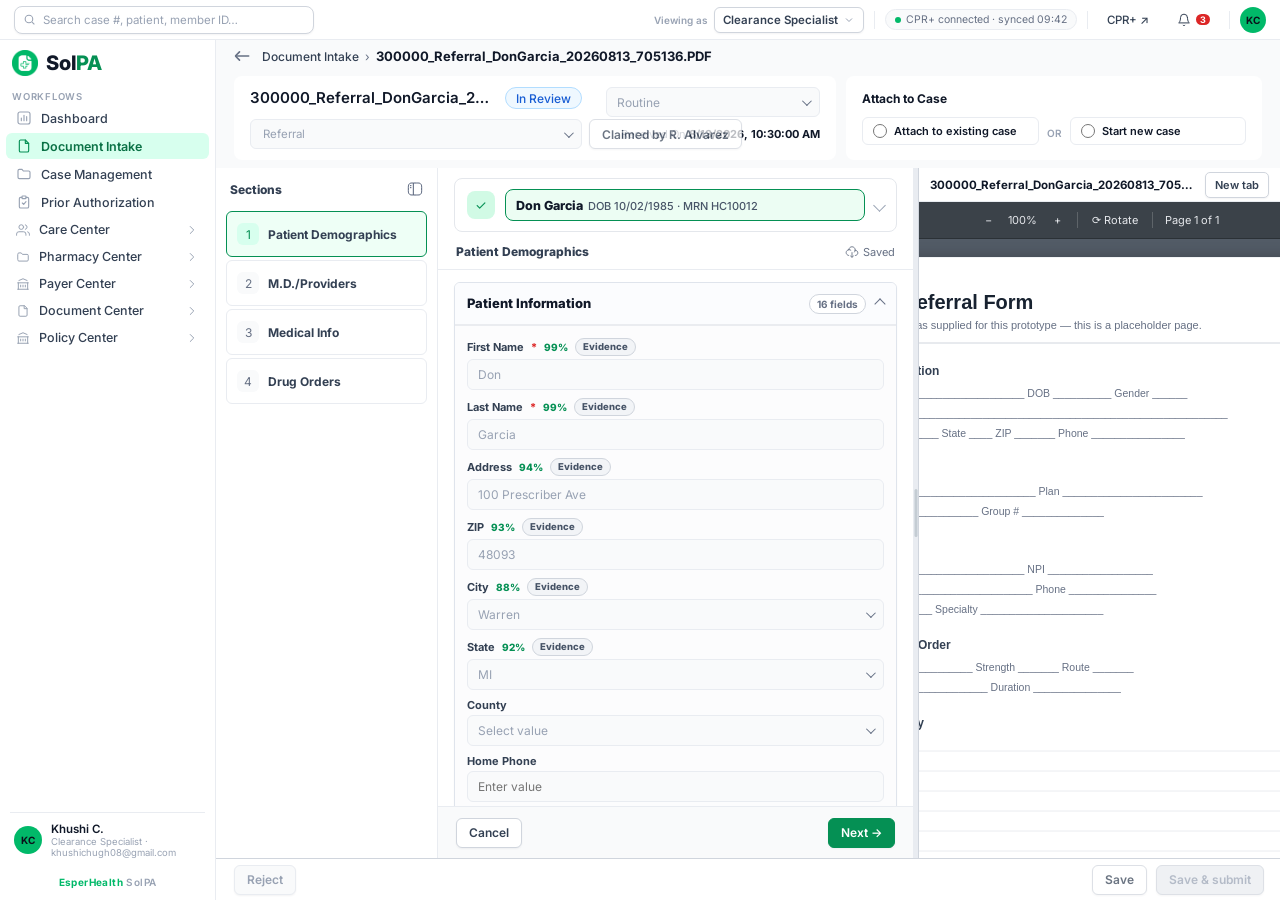
==== commit d8839868: "Provider intake: 5 UX improvements to M.D./Providers section 1. Match accordion merged into extracte" ====
--- a/document-detail.html
+++ b/document-detail.html
@@ -254,6 +254,7 @@
               <div class="form-head">
                 <h3 id="formSectionTitle"></h3>
                 <button type="button" class="add-drug-btn" id="addDrugBtn" style="display:none">+ Add Drug</button>
+                <button type="button" class="add-drug-btn" id="addProviderBtn" style="display:none">+ Add Provider</button>
                 <span class="saved"><img src="assets/icons/cloud-download.svg" width="14" height="14" alt="" /> Saved</span>
               </div>
               <form class="dynamic-form" id="dynamicForm" onsubmit="return false"></form>
@@ -297,6 +298,7 @@
         <footer class="action-bar">
           <button class="btn danger" type="button" id="rejectOpenBtn">Reject</button>
           <span></span>
+          <button class="btn" type="button" id="saveDraftBtn">Save</button>
           <button class="btn primary submit-btn" type="button" id="saveSubmitBtn">Save &amp; submit</button>
         </footer>
 
@@ -432,5 +434,15 @@
 <script src="data/intake-form-schema.js"></script>
 <script src="data/contacts.js"></script>
 <script src="js/document-detail.js"></script>
+
+<div class="reclassify-overlay" id="providerSearchOverlay" style="display:none">
+  <div class="reclassify-modal wide" role="dialog" aria-modal="true" style="max-width:780px">
+    <div class="reclassify-head">
+      <h3>Find Provider</h3>
+      <button type="button" class="reclassify-close" id="providerSearchCloseBtn" aria-label="Close">&times;</button>
+    </div>
+    <div class="reclassify-body" id="providerSearchBody" style="padding:0"></div>
+  </div>
+</div>
 </body>
 </html>
--- a/css/tokens.css
+++ b/css/tokens.css
@@ -110,6 +110,7 @@
 .ui-badge.theme-error { color: #b42318; background: #fef3f2; border-color: #fecdca; }
 .ui-badge.theme-warning { color: #b54708; background: #fffaeb; border-color: #fedf89; }
 .ui-badge.theme-orange { color: #b93815; background: #fef6ee; border-color: #f9dbaf; }
+.ui-badge.theme-purple { color: #5b21b6; background: #ede9fe; border-color: #ddd6fe; }
 
 /* Toast (dummy save/submit/reject feedback) */
 .toast-stack {
@@ -138,13 +139,13 @@
 /* Claimed-document indicator — a small icon + red dot inline with the
    document name in the Document Intake queue, with the claimant's name
    surfaced on hover via the shared [data-tip] tooltip pattern. Replaces the
-   former dedicated "Claimed By" column. Chip background/border reuse the
-   same blue "info" tone as the Review In Progress status badge, so the
-   claimed-doc indicator visually ties back to that status. */
+   former dedicated "Claimed By" column. Chip uses the app's existing
+   neutral-gray badge tones (same pair as .bdg.gray); the dot alone carries
+   the red "restricted" signal, so it stays legible against the gray. */
 .doc-claim-indicator {
   position: relative; display: inline-flex; flex: none; align-items: center; justify-content: center;
-  margin-left: 7px; width: 20px; height: 20px; border-radius: 50%;
-  background: #eff8ff; border: 1px solid #b2ddff; color: #175cd3; vertical-align: middle;
+  width: 20px; height: 20px; border-radius: 50%;
+  background: var(--chrome); border: 1px solid var(--border-lt); color: var(--t3); vertical-align: middle;
 }
 
 /* Fixed-position tooltip (see initFixedTooltips in shell.js) — same look as
--- a/css/custom-select.css
+++ b/css/custom-select.css
@@ -42,7 +42,11 @@
 }
 .search-select.open .select-chevron { transform: rotate(225deg) translateY(-1px); }
 .search-select-menu {
-  position: fixed; z-index: 1000;
+  /* Must beat .reclassify-overlay (3000) so dropdowns opened from inside a
+     modal (e.g. Org Type in the Add/Edit Contact form) render above the
+     modal's own backdrop/box instead of invisibly behind it — stays below
+     the toast stack (4000) so a toast can still cover it if both show. */
+  position: fixed; z-index: 3500;
   max-height: 224px; overflow: auto;
   border: 1px solid var(--border); border-radius: 6px;
   background: #ffffff; box-shadow: 0 8px 20px rgba(16, 24, 40, 0.14);
--- a/css/table.css
+++ b/css/table.css
@@ -73,6 +73,18 @@
 input.tb-input.doc-age-date { width: 140px; color: var(--t2); }
 .doc-age-sep { color: var(--t4); font-size: 11px; }
 
+/* A from/to date pair rendered as one bordered field (single control),
+   rather than two separately-bordered inputs with a dash between them. */
+.date-range-field {
+  display: inline-flex; align-items: center; height: 26px; border: 1px solid var(--border);
+  border-radius: 6px; background: #fff; box-shadow: var(--shadow-xs);
+}
+.date-range-field .doc-age-date {
+  border: none; box-shadow: none; background: transparent; height: 24px; width: 112px;
+  padding: 0 6px; font-size: 11.5px; color: var(--t2);
+}
+.date-range-field .doc-age-sep { padding: 0 2px; }
+
 .gridwrap { flex: 1; min-height: 80px; overflow: auto; background: #fff; position: relative; }
 table.grid { width: 100%; border-collapse: collapse; font-size: 11.5px; }
 table.grid thead th {
--- a/css/forms.css
+++ b/css/forms.css
@@ -99,6 +99,16 @@
 .npi-lookup-btn { position: absolute; top: 50%; right: 8px; transform: translateY(-50%); display: inline-flex; align-items: center; justify-content: center; width: 26px; height: 26px; padding: 0; border: 0; border-radius: 6px; background: transparent; cursor: pointer; }
 .npi-lookup-btn:hover { background: #f2f4f7; }
 .npi-lookup-btn svg { width: 18px; height: 18px; display: block; }
+
+/* Small icon affordance next to the Referral Source picker for opening the
+ * full searchable popup (disambiguating similarly-named contacts) — sits
+ * just left of CustomSelect's own chevron button rather than as an odd
+ * button-shaped row inside the dropdown list. */
+.referral-source-field-wrap { position: relative; }
+.referral-source-field-wrap .search-select-trigger { padding-right: 56px; }
+.referral-source-search-btn { position: absolute; top: 0; right: 28px; width: 24px; height: 31px; display: inline-flex; align-items: center; justify-content: center; padding: 0; border: 0; background: transparent; cursor: pointer; }
+.referral-source-search-btn:hover { background: #f2f4f7; border-radius: 6px; }
+.referral-source-search-btn svg { width: 14px; height: 14px; display: block; }
 .npi-lookup-card, .drug-lookup-card {
   position: fixed; z-index: 1002; max-height: 260px; overflow: auto; padding: 4px; border: 1px solid #d0d5dd;
   border-radius: 8px; background: #fff; box-shadow: 0 8px 20px rgba(16,24,40,0.14);
@@ -130,3 +140,59 @@
 @media (max-width: 900px) {
   .dynamic-form, .subsection-body { grid-template-columns: minmax(0, 1fr); }
 }
+
+/* ===== Provider cards (ranked list, M.D./Providers section) ===== */
+.provider-card {
+  grid-column: 1 / -1; border: 1px solid #dfe4ec; border-radius: 6px; background: #fff;
+  box-shadow: 0 1px 2px rgba(16,24,40,0.04); overflow: hidden;
+  transition: box-shadow 0.15s ease, opacity 0.15s ease;
+}
+.provider-card.dragging { opacity: 0.45; box-shadow: 0 4px 12px rgba(16,24,40,0.18); }
+.provider-card.drag-over { box-shadow: 0 0 0 2px #17b26a, 0 4px 12px rgba(16,24,40,0.1); }
+.provider-card.collapsed > .provider-card-body { display: none; }
+
+.provider-card-head {
+  display: flex; align-items: center; gap: 8px; padding: 9px 12px;
+  background: #fbfcfe; border-bottom: 1px solid #eaecf0; cursor: pointer;
+  min-height: 42px;
+}
+.provider-card-head:hover { background: #f8fafc; }
+.provider-drag {
+  flex: none; width: 14px; height: 18px; cursor: grab;
+  background: repeating-linear-gradient(to bottom, #d0d5dd 0 2px, transparent 2px 5px);
+  border-radius: 2px;
+}
+.provider-drag:active { cursor: grabbing; }
+.provider-seq { flex: none; min-width: 22px; color: #667085; font-size: 11px; font-weight: 800; }
+.provider-card-title { flex: 1 1 auto; min-width: 0; overflow: hidden; text-overflow: ellipsis; white-space: nowrap; color: #101828; font-size: 13px; font-weight: 800; }
+.provider-card-actions { flex: none; display: flex; align-items: center; gap: 6px; }
+.provider-remove {
+  padding: 3px 9px; border: 1px solid #d0d5dd; border-radius: 6px; background: #fff;
+  color: #667085; font: inherit; font-size: 11px; font-weight: 600; cursor: pointer;
+}
+.provider-remove:not(:disabled):hover { background: #fff1f2; border-color: #fda4a4; color: #dc2626; }
+.provider-remove:disabled { opacity: 0.5; cursor: not-allowed; }
+
+.provider-origin {
+  flex: none; padding: 2px 8px; border-radius: 999px; font-size: 10px; font-weight: 800; white-space: nowrap;
+}
+.origin-extracted { background: #ecfdf3; color: #027a48; border: 1px solid #a6f4c5; }
+.origin-cpr       { background: #eff6ff; color: #1d4ed8; border: 1px solid #93c5fd; }
+.origin-draft     { background: #fff7ed; color: #c2410c; border: 1px solid #fed7aa; }
+
+.provider-card-body {
+  display: grid; grid-template-columns: repeat(auto-fill, minmax(230px, 1fr));
+  align-content: start; align-items: start; gap: 0; padding: 0; background: #fcfcfd;
+}
+.provider-shared-warning {
+  grid-column: 1 / -1; display: flex; align-items: center; gap: 7px;
+  margin: 10px 12px 0; padding: 8px 10px; border-radius: 6px;
+  background: #fffbeb; border: 1px solid #fde68a; color: #92400e; font-size: 11px; font-weight: 600;
+}
+.provider-shared-warning::before { content: '⚠'; font-size: 13px; flex: none; }
+
+.seq-readonly { background: #f2f4f7 !important; border-color: #e4e7ec !important; color: #667085 !important; cursor: default !important; font-weight: 700 !important; text-align: center !important; pointer-events: none; }
+.provider-search-btn { display:inline-flex; align-items:center; justify-content:center; width:26px; height:26px; padding:0; border:1px solid #d0d5dd; border-radius:6px; background:#fff; color:#667085; cursor:pointer; flex:none; }
+.provider-search-btn:not(:disabled):hover { background:#f2f4f7; border-color:#98a2b3; color:#344054; }
+.provider-search-btn:disabled { opacity:0.5; cursor:not-allowed; }
+.create-new-row:hover td { background:#f0fdf4; }
--- a/css/document-detail.css
+++ b/css/document-detail.css
@@ -61,6 +61,7 @@
 .match-accordion { border: 1px solid #e4e7ec; border-radius: 8px; background: #fff; overflow: hidden; }
 .match-head { display: flex; align-items: center; gap: 10px; min-width: 0; flex: 1 1 auto; width: 100%; padding: 10px 12px; border: none; background: transparent; cursor: pointer; text-align: left; }
 .match-ico { display: inline-flex; align-items: center; justify-content: center; width: 28px; height: 28px; flex: none; border-radius: 8px; background: #fef3c7; color: #b45309; }
+.match-ico.sel { background: #d1fae5; color: #059054; }
 .match-tt { display: flex; flex-direction: column; gap: 1px; min-width: 0; }
 .match-t1 { color: #101828; font-size: 12.5px; font-weight: 800; line-height: 1.2; }
 .match-t2 { color: #667084; font-size: 11px; font-weight: 500; line-height: 1.3; }
@@ -188,12 +189,16 @@
 .contacts-tbl th:last-child { background: var(--chrome); z-index: 2; }
 .contacts-tbl tr.selectable:hover td:first-child, .contacts-tbl tr.selectable:hover td:last-child { background: var(--teal-faint); }
 .contacts-empty { padding: 32px 10px; text-align: center; color: var(--t4); font-size: 12px; }
+.reclassify-field input[type="text"], .reclassify-field input[type="email"] {
+  width: 100%; box-sizing: border-box; border: 1px solid var(--border); border-radius: 6px; padding: 6px 8px; font-size: 12px;
+}
+.reclassify-field .contacts-checkbox { display: flex; align-items: center; gap: 6px; font-size: 12px; color: var(--t2); font-weight: 500; }
+
+/* Add/Edit Contact form — original 2-column field grid; field order/types
+   (not layout) are taken from the real CPR+ Contact/Notes screen. */
 .contacts-field-grid { display: grid; grid-template-columns: 1fr 1fr; gap: 12px 16px; }
 .contacts-field-grid .reclassify-field.full { grid-column: 1 / -1; }
-.reclassify-field input[type="text"], .reclassify-field input[type="email"] {
-  width: 100%; box-sizing: border-box; border: 1px solid var(--border); border-radius: 6px; padding: 6px 8px; font-size: 12px;
-}
-.reclassify-field .contacts-checkbox { display: flex; align-items: center; gap: 6px; font-size: 12px; color: var(--t2); font-weight: 500; }
+.contacts-checkbox-row { display: flex; flex-direction: row; flex-wrap: wrap; gap: 18px; }
 .contacts-back-icon-btn {
   display: inline-flex; align-items: center; justify-content: center; flex: none;
   width: 26px; height: 26px; border: none; background: transparent; color: var(--t3);
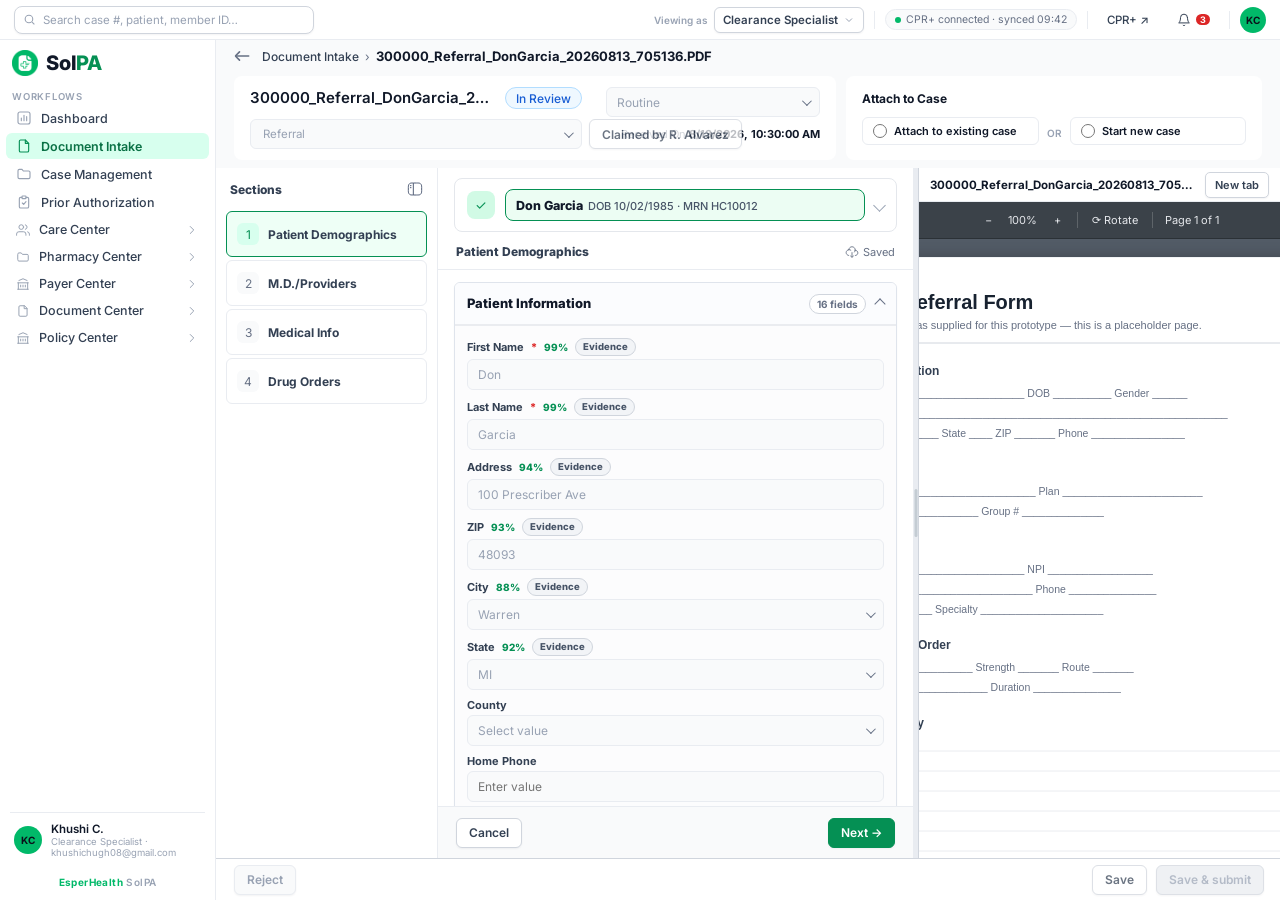
==== commit f1741cb1: "Provider intake: Seq # read-only, popup-driven matching, multi-match fixture - Seq # renders read-on" ====
--- a/document-detail.html
+++ b/document-detail.html
@@ -254,7 +254,7 @@
               <div class="form-head">
                 <h3 id="formSectionTitle"></h3>
                 <button type="button" class="add-drug-btn" id="addDrugBtn" style="display:none">+ Add Drug</button>
-                <button type="button" class="add-drug-btn" id="addProviderBtn" style="display:none">+ Add Provider</button>
+                <button type="button" class="add-drug-btn" id="addProviderBtn" style="display:none">+ Add New</button>
                 <span class="saved"><img src="assets/icons/cloud-download.svg" width="14" height="14" alt="" /> Saved</span>
               </div>
               <form class="dynamic-form" id="dynamicForm" onsubmit="return false"></form>
@@ -438,7 +438,7 @@
 <div class="reclassify-overlay" id="providerSearchOverlay" style="display:none">
   <div class="reclassify-modal wide" role="dialog" aria-modal="true" style="max-width:780px">
     <div class="reclassify-head">
-      <h3>Find Provider</h3>
+      <h3 id="providerSearchTitle">Find Provider</h3>
       <button type="button" class="reclassify-close" id="providerSearchCloseBtn" aria-label="Close">&times;</button>
     </div>
     <div class="reclassify-body" id="providerSearchBody" style="padding:0"></div>
--- a/css/forms.css
+++ b/css/forms.css
@@ -195,4 +195,14 @@
 .provider-search-btn { display:inline-flex; align-items:center; justify-content:center; width:26px; height:26px; padding:0; border:1px solid #d0d5dd; border-radius:6px; background:#fff; color:#667085; cursor:pointer; flex:none; }
 .provider-search-btn:not(:disabled):hover { background:#f2f4f7; border-color:#98a2b3; color:#344054; }
 .provider-search-btn:disabled { opacity:0.5; cursor:not-allowed; }
-.create-new-row:hover td { background:#f0fdf4; }
+
+/* Match-resolution subtitle under an extracted provider's name — a plain
+ * label once a match/create choice is made, a live clickable prompt (opens
+ * the search popup) while it's still unresolved. */
+.provider-match-subtitle {
+  display: inline-block; margin: 0; padding: 0; border: none; background: transparent;
+  font: inherit; font-size: 11px; color: #667085; text-align: left; cursor: default;
+}
+.provider-match-subtitle-live { color: #059054; font-weight: 700; cursor: pointer; }
+.provider-match-subtitle-live:not(:disabled):hover { text-decoration: underline; }
+.provider-match-subtitle:disabled { cursor: not-allowed; }
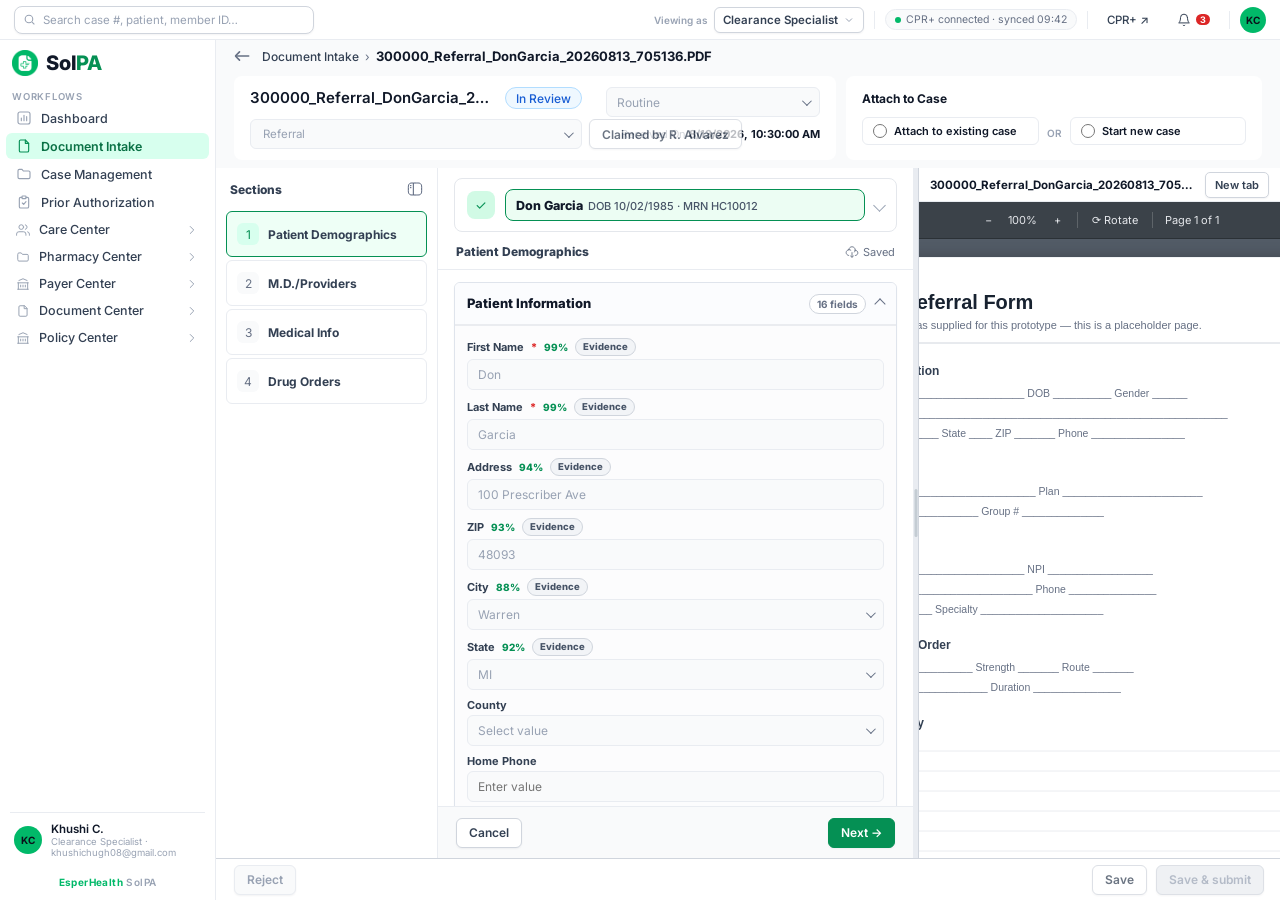
==== commit b3cda029: "Provider intake: real Add New form, matches-on-top search, queue lock column, Seq # alignment - "+ A" ====
--- a/document-detail.html
+++ b/document-detail.html
@@ -436,12 +436,18 @@
 <script src="js/document-detail.js"></script>
 
 <div class="reclassify-overlay" id="providerSearchOverlay" style="display:none">
-  <div class="reclassify-modal wide" role="dialog" aria-modal="true" style="max-width:780px">
+  <div class="reclassify-modal wide" role="dialog" aria-modal="true">
     <div class="reclassify-head">
-      <h3 id="providerSearchTitle">Find Provider</h3>
+      <div style="display:flex;align-items:center;gap:10px;min-width:0">
+        <button type="button" class="contacts-back-icon-btn" id="providerSearchBackBtn" aria-label="Back to list" style="display:none">
+          <svg width="16" height="16" viewBox="0 0 24 24" fill="none" stroke="currentColor" stroke-width="2" stroke-linecap="round" stroke-linejoin="round"><path d="M19 12H5M12 19l-7-7 7-7"/></svg>
+        </button>
+        <h3 id="providerSearchTitle">Find Provider</h3>
+      </div>
       <button type="button" class="reclassify-close" id="providerSearchCloseBtn" aria-label="Close">&times;</button>
     </div>
-    <div class="reclassify-body" id="providerSearchBody" style="padding:0"></div>
+    <div class="reclassify-body" id="providerSearchBody"></div>
+    <div class="reclassify-foot" id="providerSearchFoot" style="display:none"></div>
   </div>
 </div>
 </body>
--- a/css/tokens.css
+++ b/css/tokens.css
@@ -147,6 +147,10 @@
   width: 20px; height: 20px; border-radius: 50%;
   background: var(--chrome); border: 1px solid var(--border-lt); color: var(--t3); vertical-align: middle;
 }
+/* Dedicated lock column — first in the queue table, so the DOCUMENT column's
+   filenames all start at the same x position whether or not a row is
+   claimed, instead of the icon shifting inline text over per-row. */
+.doc-lock-cell { text-align: center; padding-left: 0 !important; padding-right: 0 !important; }
 
 /* Fixed-position tooltip (see initFixedTooltips in shell.js) — same look as
    the CSS-only [data-tip] tooltip, for elements clipped by an overflow:hidden
--- a/css/forms.css
+++ b/css/forms.css
@@ -191,7 +191,7 @@
 }
 .provider-shared-warning::before { content: '⚠'; font-size: 13px; flex: none; }
 
-.seq-readonly { background: #f2f4f7 !important; border-color: #e4e7ec !important; color: #667085 !important; cursor: default !important; font-weight: 700 !important; text-align: center !important; pointer-events: none; }
+.seq-readonly { background: #f2f4f7 !important; border-color: #e4e7ec !important; color: #667085 !important; cursor: default !important; font-weight: 700 !important; text-align: left !important; pointer-events: none; }
 .provider-search-btn { display:inline-flex; align-items:center; justify-content:center; width:26px; height:26px; padding:0; border:1px solid #d0d5dd; border-radius:6px; background:#fff; color:#667085; cursor:pointer; flex:none; }
 .provider-search-btn:not(:disabled):hover { background:#f2f4f7; border-color:#98a2b3; color:#344054; }
 .provider-search-btn:disabled { opacity:0.5; cursor:not-allowed; }
@@ -206,3 +206,12 @@
 .provider-match-subtitle-live { color: #059054; font-weight: 700; cursor: pointer; }
 .provider-match-subtitle-live:not(:disabled):hover { text-decoration: underline; }
 .provider-match-subtitle:disabled { cursor: not-allowed; }
+
+/* Group headings inside the provider create form's 2-column grid (mirrors
+ * Contacts' .contacts-field-grid) — separates Prescriber / Organization /
+ * License Info / Contacts without introducing a new layout primitive. */
+.provider-form-group-heading {
+  padding-top: 6px; margin-top: 4px; border-top: 1px solid var(--border-lt);
+  font-size: 11px; font-weight: 800; letter-spacing: 0.02em; text-transform: uppercase; color: var(--t3);
+}
+.contacts-field-grid > .provider-form-group-heading:first-child { margin-top: 0; border-top: none; padding-top: 0; }
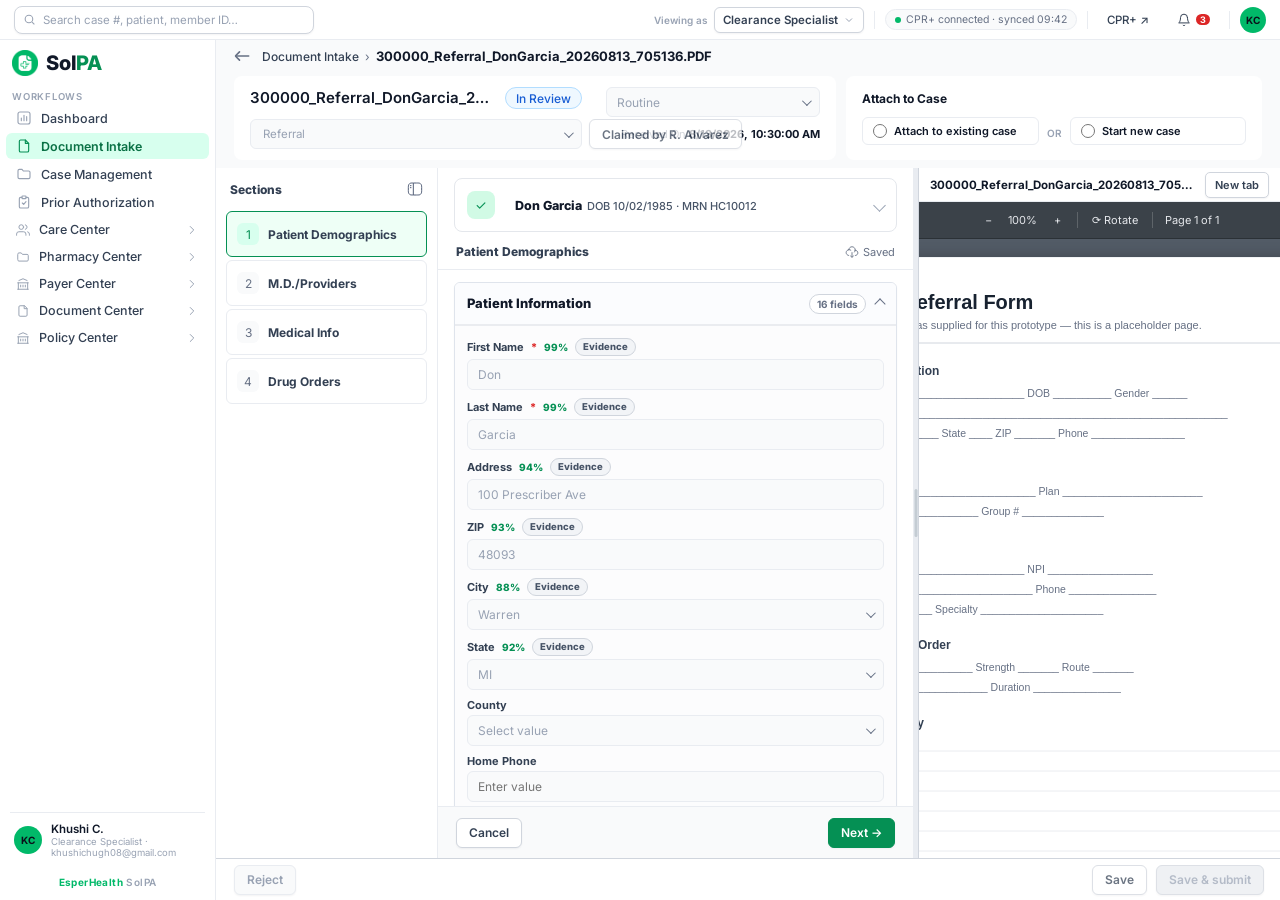
==== commit 8ca9dc4a: "Provider polish per Vibe Annotations: rename Prescriber->Provider, chip/icon/copy fixes, scroll-shad" ====
--- a/document-detail.html
+++ b/document-detail.html
@@ -254,7 +254,7 @@
               <div class="form-head">
                 <h3 id="formSectionTitle"></h3>
                 <button type="button" class="add-drug-btn" id="addDrugBtn" style="display:none">+ Add Drug</button>
-                <button type="button" class="add-drug-btn" id="addProviderBtn" style="display:none">+ Add New</button>
+                <button type="button" class="add-drug-btn" id="addProviderBtn" style="display:none">Add Provider</button>
                 <span class="saved"><img src="assets/icons/cloud-download.svg" width="14" height="14" alt="" /> Saved</span>
               </div>
               <form class="dynamic-form" id="dynamicForm" onsubmit="return false"></form>
--- a/css/table.css
+++ b/css/table.css
@@ -85,7 +85,24 @@
 }
 .date-range-field .doc-age-sep { padding: 0 2px; }
 
-.gridwrap { flex: 1; min-height: 80px; overflow: auto; background: #fff; position: relative; }
+/* Subtle grey scroll-shadow — appears only at whichever edge still has more
+   content to scroll to, so it never shows on a table that already fits.
+   Shared by every table in the app (.gridwrap is the common scroll
+   container for the queue, patients, case management, contacts, and the
+   provider search popup). */
+.gridwrap {
+  flex: 1; min-height: 80px; overflow: auto; position: relative;
+  background-color: #fff;
+  background-image:
+    linear-gradient(to right, #fff 50%, rgba(255,255,255,0)),
+    linear-gradient(to left, #fff 50%, rgba(255,255,255,0)),
+    linear-gradient(to right, rgba(16,24,40,0.10), rgba(16,24,40,0)),
+    linear-gradient(to left, rgba(16,24,40,0.10), rgba(16,24,40,0));
+  background-repeat: no-repeat;
+  background-size: 24px 100%, 24px 100%, 10px 100%, 10px 100%;
+  background-position: 0 0, 100% 0, 0 0, 100% 0;
+  background-attachment: local, local, scroll, scroll;
+}
 table.grid { width: 100%; border-collapse: collapse; font-size: 11.5px; }
 table.grid thead th {
   position: sticky; top: 0; background: #f2f4f6; border-bottom: 1px solid var(--border);
--- a/css/document-detail.css
+++ b/css/document-detail.css
@@ -67,8 +67,7 @@
 .match-t2 { color: #667084; font-size: 11px; font-weight: 500; line-height: 1.3; }
 .match-chevron { margin-left: auto; width: 9px; height: 9px; border-right: 1.7px solid #98a2b3; border-bottom: 1.7px solid #98a2b3; transform: rotate(45deg); transition: transform 0.15s ease; flex: none; }
 .match-accordion.open .match-chevron { transform: rotate(225deg) translate(2px,2px); }
-.match-selected-summary { display: flex; align-items: center; justify-content: space-between; gap: 12px; min-width: 0; width: 100%; height: 32px; padding: 0 10px; border: 1px solid var(--teal); border-radius: 8px; background: #ecfdf3; box-sizing: border-box; }
-.match-selected-summary.create-new { border-color: #d0d5dd; background: #f9fafb; }
+.match-selected-summary { display: flex; align-items: center; justify-content: space-between; gap: 12px; min-width: 0; width: 100%; height: 32px; padding: 0 10px; border: none; border-radius: 8px; background: transparent; box-sizing: border-box; }
 .match-selected-main { display: flex; align-items: baseline; flex-wrap: wrap; gap: 5px; min-width: 0; }
 .match-selected-name { color: #101828; font-size: 12.5px; font-weight: 800; }
 .match-selected-meta { color: #475467; font-size: 11px; font-weight: 500; }
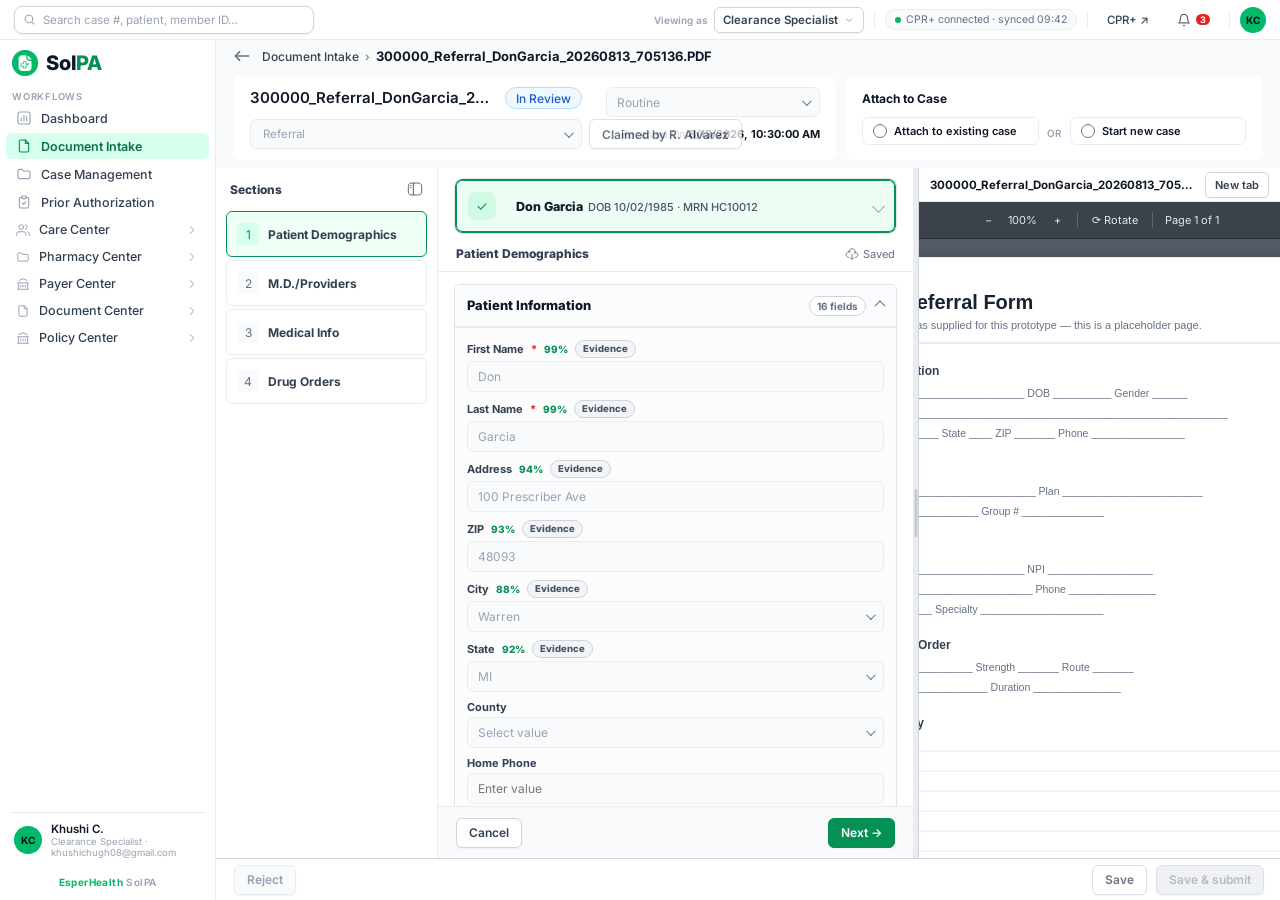
==== commit 0a10dc5d: "Link Contacts/Providers/Cases to patients; View-only popups with Edit on Contacts & Patients - Promo" ====
--- a/document-detail.html
+++ b/document-detail.html
@@ -433,6 +433,7 @@
 <script src="data/dummy-documents.js"></script>
 <script src="data/intake-form-schema.js"></script>
 <script src="data/contacts.js"></script>
+<script src="data/providers-data.js"></script>
 <script src="js/document-detail.js"></script>
 
 <div class="reclassify-overlay" id="providerSearchOverlay" style="display:none">
--- a/css/table.css
+++ b/css/table.css
@@ -85,24 +85,7 @@
 }
 .date-range-field .doc-age-sep { padding: 0 2px; }
 
-/* Subtle grey scroll-shadow — appears only at whichever edge still has more
-   content to scroll to, so it never shows on a table that already fits.
-   Shared by every table in the app (.gridwrap is the common scroll
-   container for the queue, patients, case management, contacts, and the
-   provider search popup). */
-.gridwrap {
-  flex: 1; min-height: 80px; overflow: auto; position: relative;
-  background-color: #fff;
-  background-image:
-    linear-gradient(to right, #fff 50%, rgba(255,255,255,0)),
-    linear-gradient(to left, #fff 50%, rgba(255,255,255,0)),
-    linear-gradient(to right, rgba(16,24,40,0.10), rgba(16,24,40,0)),
-    linear-gradient(to left, rgba(16,24,40,0.10), rgba(16,24,40,0));
-  background-repeat: no-repeat;
-  background-size: 24px 100%, 24px 100%, 10px 100%, 10px 100%;
-  background-position: 0 0, 100% 0, 0 0, 100% 0;
-  background-attachment: local, local, scroll, scroll;
-}
+.gridwrap { flex: 1; min-height: 80px; overflow: auto; background: #fff; position: relative; }
 table.grid { width: 100%; border-collapse: collapse; font-size: 11.5px; }
 table.grid thead th {
   position: sticky; top: 0; background: #f2f4f6; border-bottom: 1px solid var(--border);
--- a/css/document-detail.css
+++ b/css/document-detail.css
@@ -59,7 +59,11 @@
 /* Entity match accordion */
 .match-region { flex: none; padding: 10px 16px 2px; background: var(--card); }
 .match-accordion { border: 1px solid #e4e7ec; border-radius: 8px; background: #fff; overflow: hidden; }
-.match-head { display: flex; align-items: center; gap: 10px; min-width: 0; flex: 1 1 auto; width: 100%; padding: 10px 12px; border: none; background: transparent; cursor: pointer; text-align: left; }
+.match-head { display: flex; align-items: center; gap: 10px; min-width: 0; flex: 1 1 auto; width: 100%; padding: 10px 12px; border: 1px solid transparent; border-radius: 7px; background: transparent; cursor: pointer; text-align: left; box-sizing: border-box; }
+/* Same treatment as a selected candidate row (.match-radio.sel) once a
+   match is confirmed — the collapsed header reads as "one of the cards",
+   not a plain button. */
+.match-head.sel { border-color: #059054; background: #ecfdf3; box-shadow: inset 0 0 0 1px #059054; }
 .match-ico { display: inline-flex; align-items: center; justify-content: center; width: 28px; height: 28px; flex: none; border-radius: 8px; background: #fef3c7; color: #b45309; }
 .match-ico.sel { background: #d1fae5; color: #059054; }
 .match-tt { display: flex; flex-direction: column; gap: 1px; min-width: 0; }
@@ -192,6 +196,15 @@
   width: 100%; box-sizing: border-box; border: 1px solid var(--border); border-radius: 6px; padding: 6px 8px; font-size: 12px;
 }
 .reclassify-field .contacts-checkbox { display: flex; align-items: center; gap: 6px; font-size: 12px; color: var(--t2); font-weight: 500; }
+/* Read-only field grid (View popups) — same .reclassify-field/.contacts-
+   field-grid shape as the editable form, just static text instead of an
+   input, so View and Edit read as the same layout. */
+.patient-view-value { min-height: 29px; display: flex; align-items: center; font-size: 12px; color: var(--t1); padding: 4px 0; }
+.patient-view-flag { display: inline-flex; align-items: center; gap: 6px; font-size: 12px; color: var(--t2); font-weight: 500; }
+/* Linked Contacts/Providers/Cases sections inside the patient View popup. */
+.patient-linked-section { margin-top: 16px; padding-top: 14px; border-top: 1px solid var(--border-lt); }
+.patient-linked-head { display: flex; align-items: center; justify-content: space-between; margin-bottom: 8px; }
+.patient-linked-title { font-size: 12px; font-weight: 800; color: var(--t1); }
 
 /* Add/Edit Contact form — original 2-column field grid; field order/types
    (not layout) are taken from the real CPR+ Contact/Notes screen. */
